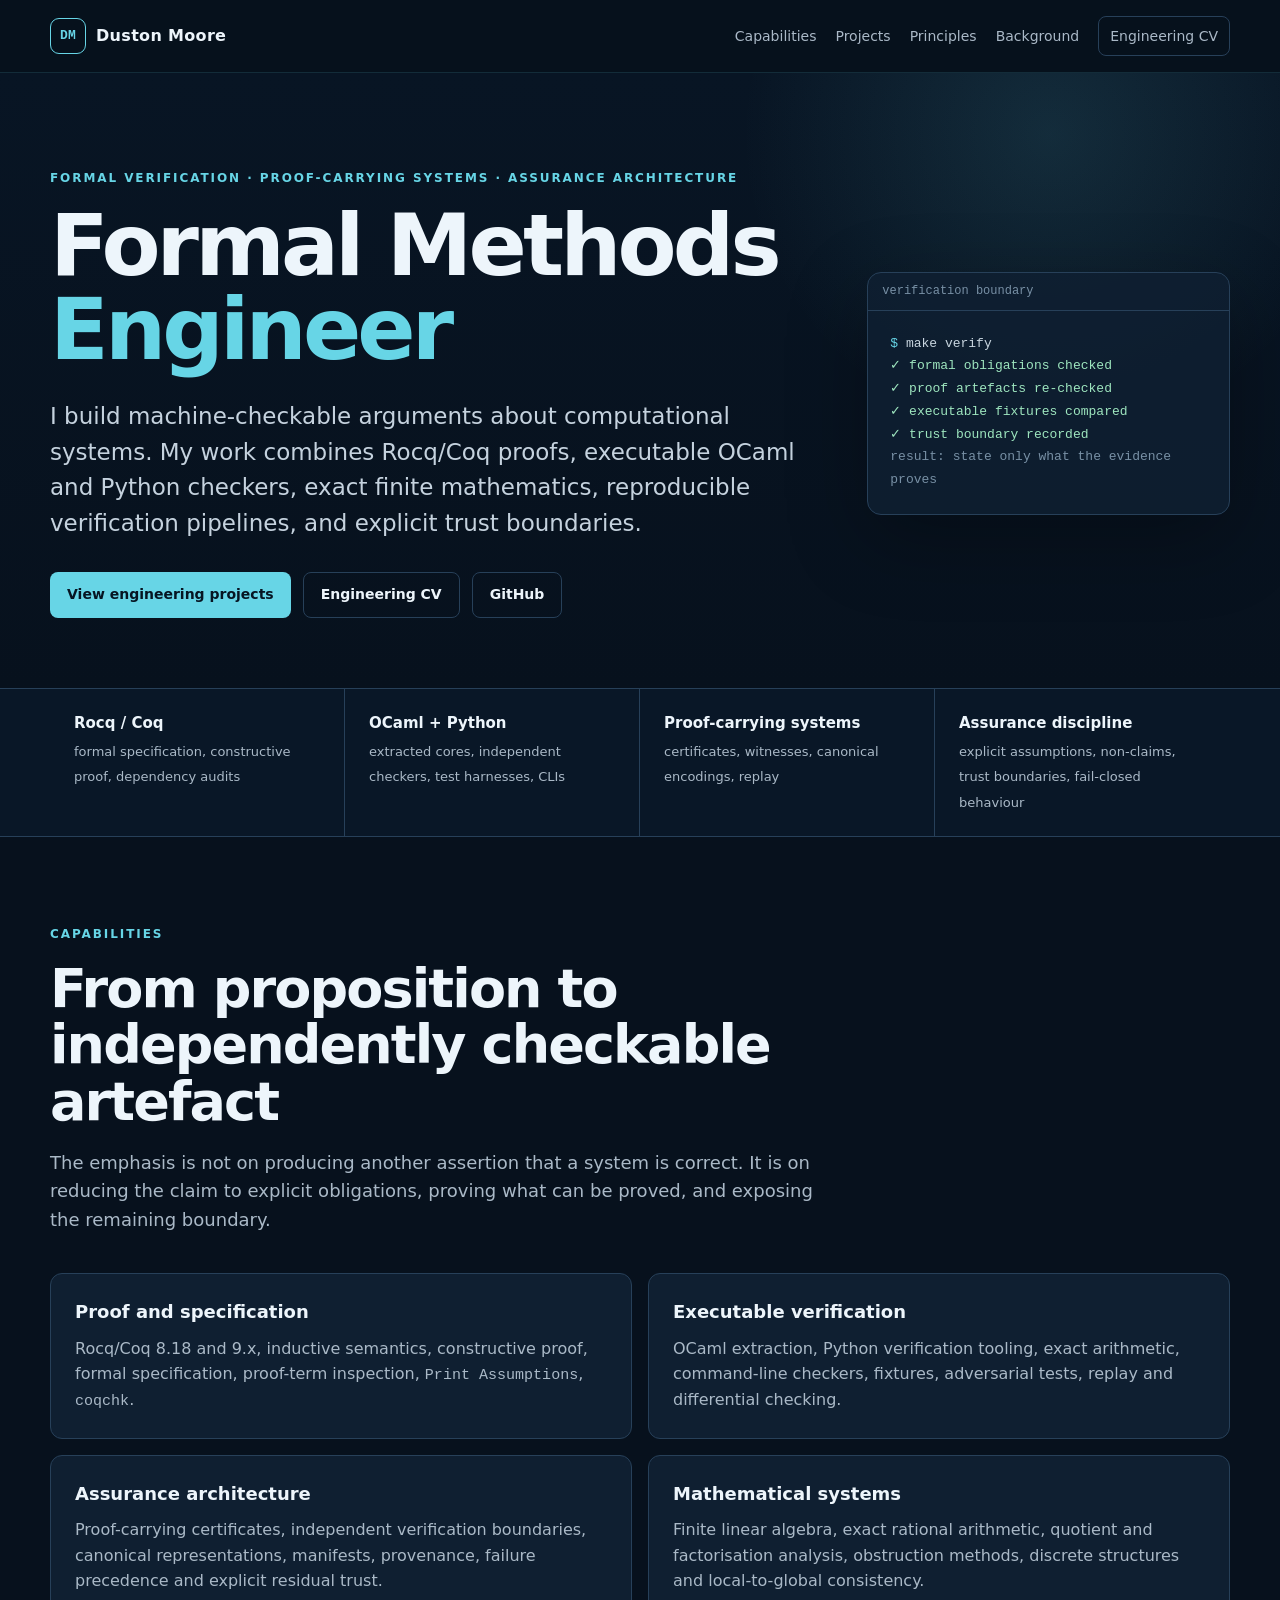
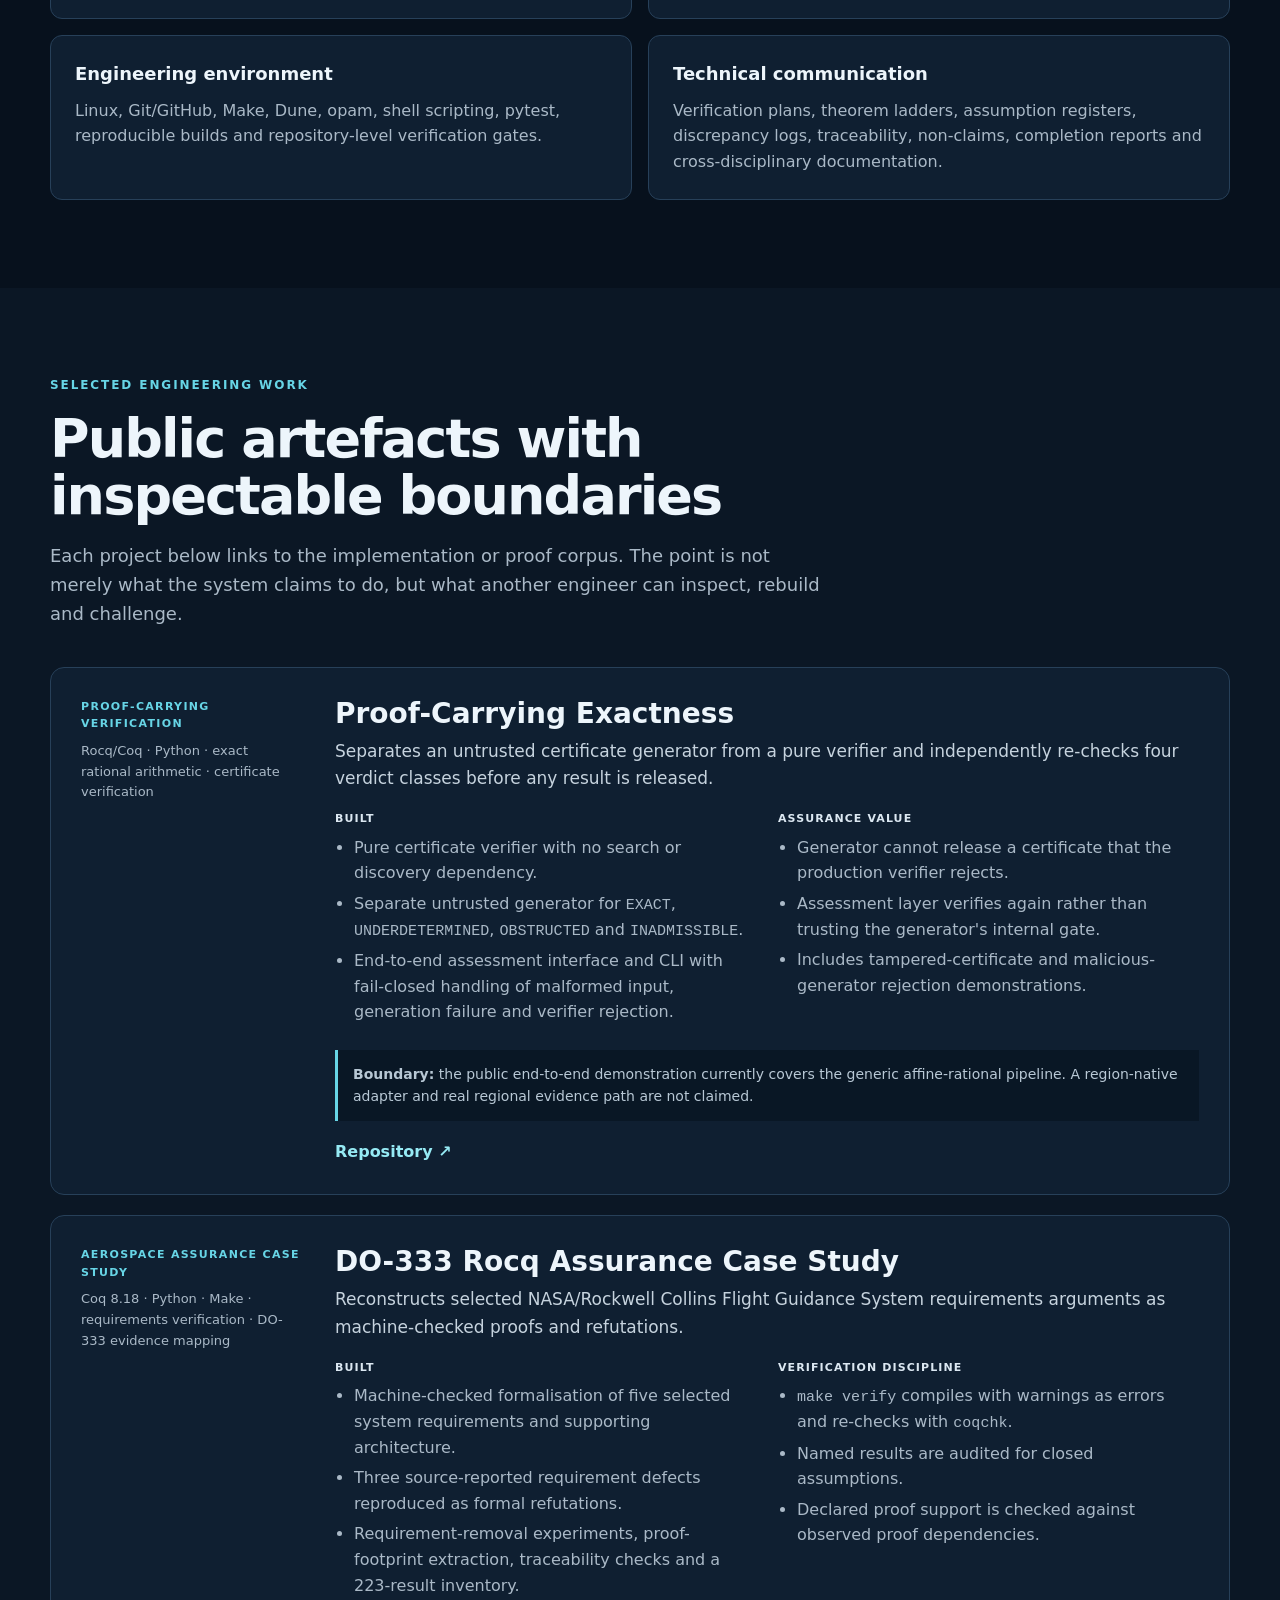
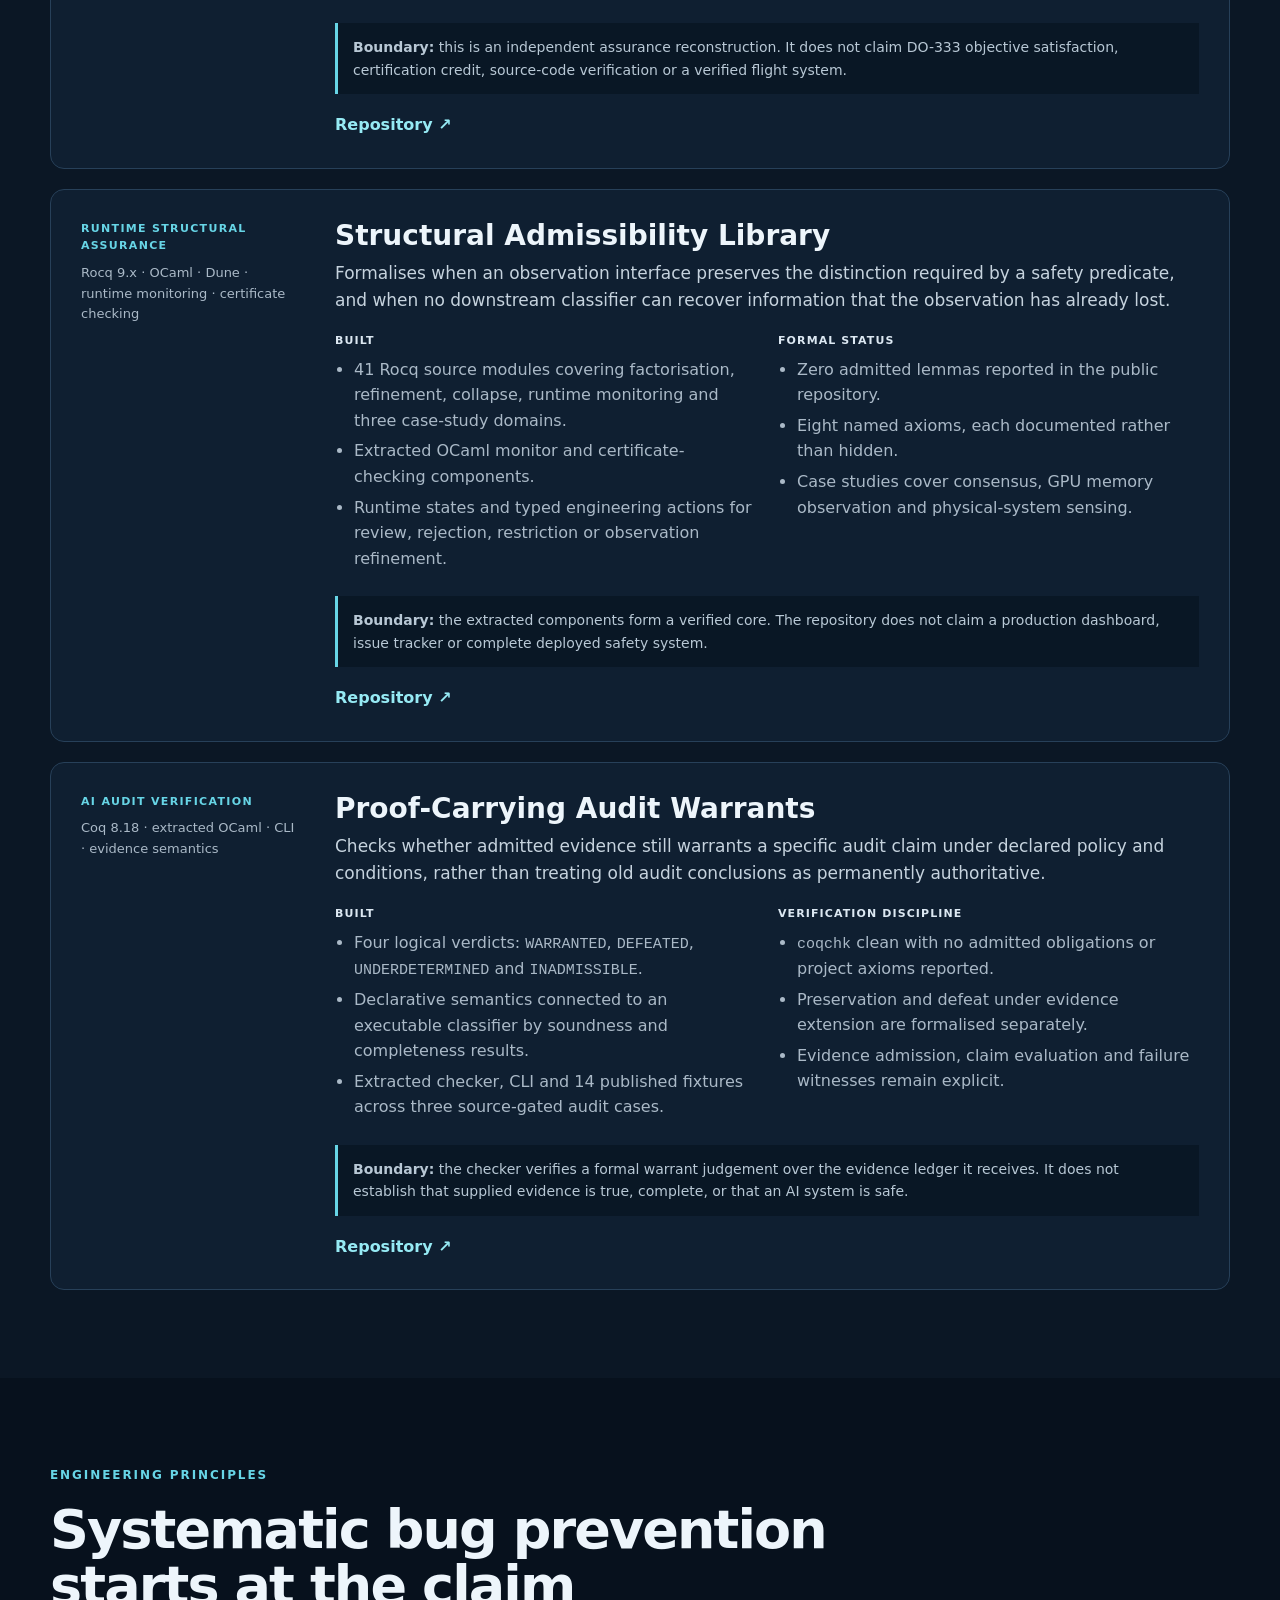
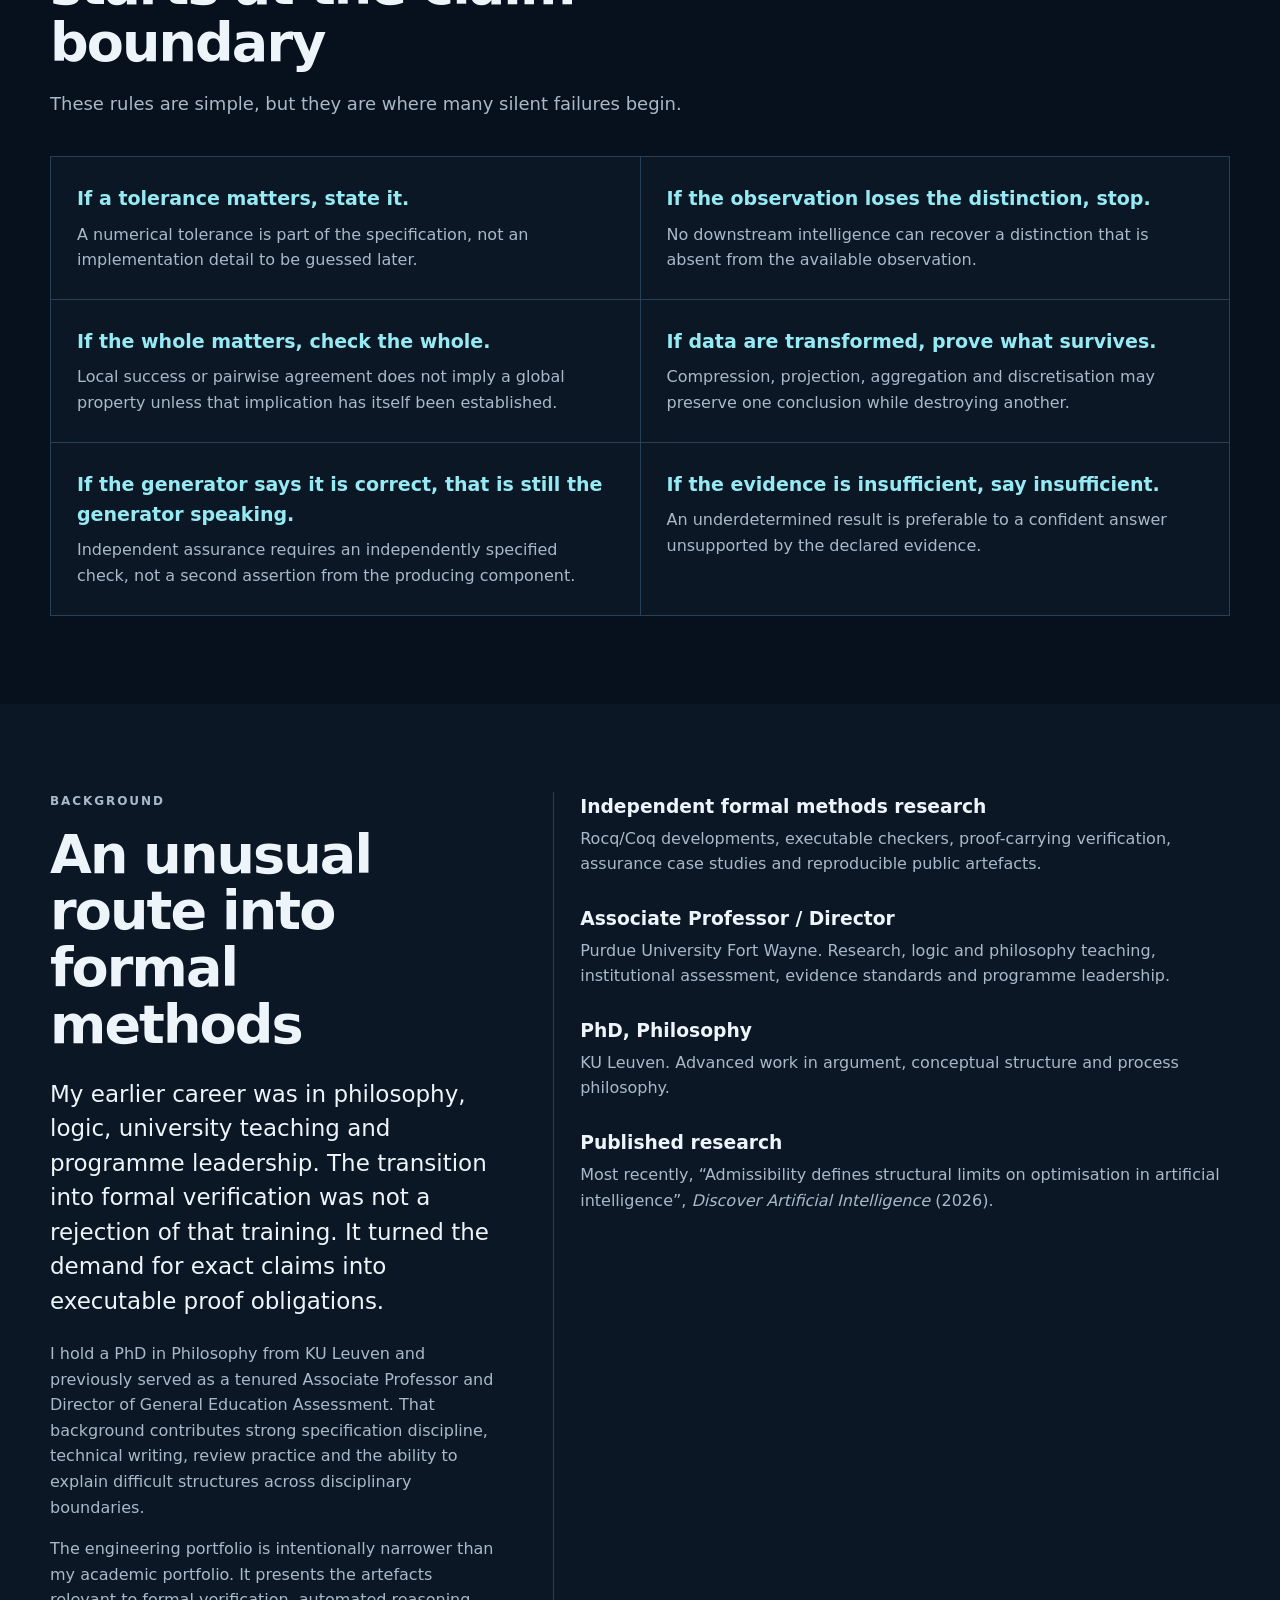
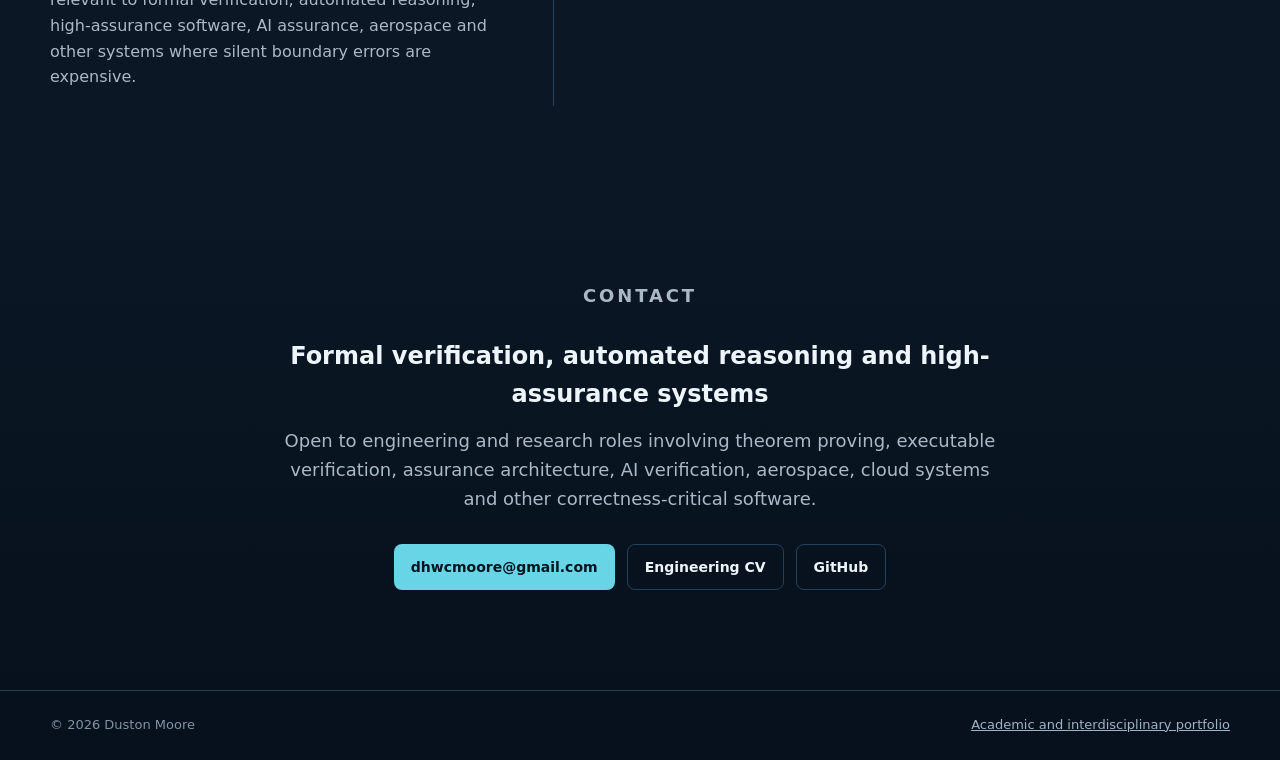
==== verification/index.html @ cd2936ea "Add industry formal methods portfolio" ====
<!doctype html>
<html lang="en">
<head>
  <meta charset="utf-8">
  <meta name="viewport" content="width=device-width, initial-scale=1">
  <title>Duston Moore | Formal Methods Engineer</title>
  <meta name="description" content="Formal methods engineering portfolio of Duston Moore: Rocq/Coq, OCaml, Python, machine-checked proof, proof-carrying systems, executable verification, and explicit assurance boundaries.">
  <meta name="theme-color" content="#07111d">
  <meta property="og:title" content="Duston Moore | Formal Methods Engineer">
  <meta property="og:description" content="Machine-checked verification, proof-carrying systems, executable checkers, and high-assurance software architecture.">
  <meta property="og:type" content="website">
  <link rel="stylesheet" href="styles.css">
</head>
<body>
  <a class="skip-link" href="#main">Skip to content</a>

  <header class="site-header">
    <div class="wrap nav">
      <a class="brand" href="#top" aria-label="Duston Moore formal methods portfolio">
        <span class="brand-mark">DM</span>
        <span>Duston Moore</span>
      </a>
      <nav aria-label="Primary navigation">
        <a href="#capabilities">Capabilities</a>
        <a href="#projects">Projects</a>
        <a href="#principles">Principles</a>
        <a href="#background">Background</a>
        <a href="resume.html" class="nav-cta">Engineering CV</a>
      </nav>
    </div>
  </header>

  <main id="main">
    <section class="hero" id="top">
      <div class="wrap hero-grid">
        <div>
          <p class="eyebrow">Formal verification · proof-carrying systems · assurance architecture</p>
          <h1>Formal Methods <span>Engineer</span></h1>
          <p class="lead">I build machine-checkable arguments about computational systems. My work combines Rocq/Coq proofs, executable OCaml and Python checkers, exact finite mathematics, reproducible verification pipelines, and explicit trust boundaries.</p>
          <div class="actions">
            <a class="button primary" href="#projects">View engineering projects</a>
            <a class="button secondary" href="resume.html">Engineering CV</a>
            <a class="button secondary" href="https://github.com/dhwcmoore">GitHub</a>
          </div>
        </div>

        <aside class="terminal-card" aria-label="Verification workflow example">
          <div class="terminal-top">verification boundary</div>
          <div class="terminal-body">
            <div><span class="prompt">$</span> make verify</div>
            <div class="ok">✓ formal obligations checked</div>
            <div class="ok">✓ proof artefacts re-checked</div>
            <div class="ok">✓ executable fixtures compared</div>
            <div class="ok">✓ trust boundary recorded</div>
            <div class="dim">result: state only what the evidence proves</div>
          </div>
        </aside>
      </div>
    </section>

    <section class="evidence-strip" aria-label="Technical focus">
      <div class="wrap evidence-grid">
        <div><strong>Rocq / Coq</strong><span>formal specification, constructive proof, dependency audits</span></div>
        <div><strong>OCaml + Python</strong><span>extracted cores, independent checkers, test harnesses, CLIs</span></div>
        <div><strong>Proof-carrying systems</strong><span>certificates, witnesses, canonical encodings, replay</span></div>
        <div><strong>Assurance discipline</strong><span>explicit assumptions, non-claims, trust boundaries, fail-closed behaviour</span></div>
      </div>
    </section>

    <section class="section" id="capabilities">
      <div class="wrap">
        <div class="section-head">
          <p class="eyebrow">Capabilities</p>
          <h2>From proposition to independently checkable artefact</h2>
          <p>The emphasis is not on producing another assertion that a system is correct. It is on reducing the claim to explicit obligations, proving what can be proved, and exposing the remaining boundary.</p>
        </div>
        <div class="skills-grid">
          <article class="skill-card">
            <h3>Proof and specification</h3>
            <p>Rocq/Coq 8.18 and 9.x, inductive semantics, constructive proof, formal specification, proof-term inspection, <code>Print Assumptions</code>, <code>coqchk</code>.</p>
          </article>
          <article class="skill-card">
            <h3>Executable verification</h3>
            <p>OCaml extraction, Python verification tooling, exact arithmetic, command-line checkers, fixtures, adversarial tests, replay and differential checking.</p>
          </article>
          <article class="skill-card">
            <h3>Assurance architecture</h3>
            <p>Proof-carrying certificates, independent verification boundaries, canonical representations, manifests, provenance, failure precedence and explicit residual trust.</p>
          </article>
          <article class="skill-card">
            <h3>Mathematical systems</h3>
            <p>Finite linear algebra, exact rational arithmetic, quotient and factorisation analysis, obstruction methods, discrete structures and local-to-global consistency.</p>
          </article>
          <article class="skill-card">
            <h3>Engineering environment</h3>
            <p>Linux, Git/GitHub, Make, Dune, opam, shell scripting, pytest, reproducible builds and repository-level verification gates.</p>
          </article>
          <article class="skill-card">
            <h3>Technical communication</h3>
            <p>Verification plans, theorem ladders, assumption registers, discrepancy logs, traceability, non-claims, completion reports and cross-disciplinary documentation.</p>
          </article>
        </div>
      </div>
    </section>

    <section class="section alt" id="projects">
      <div class="wrap">
        <div class="section-head">
          <p class="eyebrow">Selected engineering work</p>
          <h2>Public artefacts with inspectable boundaries</h2>
          <p>Each project below links to the implementation or proof corpus. The point is not merely what the system claims to do, but what another engineer can inspect, rebuild and challenge.</p>
        </div>

        <div class="project-list">
          <article class="project">
            <div class="project-meta">
              <strong>Proof-carrying verification</strong>
              Rocq/Coq · Python · exact rational arithmetic · certificate verification
            </div>
            <div>
              <h3>Proof-Carrying Exactness</h3>
              <p class="problem">Separates an untrusted certificate generator from a pure verifier and independently re-checks four verdict classes before any result is released.</p>
              <div class="project-columns">
                <div>
                  <h4>Built</h4>
                  <ul>
                    <li>Pure certificate verifier with no search or discovery dependency.</li>
                    <li>Separate untrusted generator for <code>EXACT</code>, <code>UNDERDETERMINED</code>, <code>OBSTRUCTED</code> and <code>INADMISSIBLE</code>.</li>
                    <li>End-to-end assessment interface and CLI with fail-closed handling of malformed input, generation failure and verifier rejection.</li>
                  </ul>
                </div>
                <div>
                  <h4>Assurance value</h4>
                  <ul>
                    <li>Generator cannot release a certificate that the production verifier rejects.</li>
                    <li>Assessment layer verifies again rather than trusting the generator's internal gate.</li>
                    <li>Includes tampered-certificate and malicious-generator rejection demonstrations.</li>
                  </ul>
                </div>
              </div>
              <p class="boundary"><strong>Boundary:</strong> the public end-to-end demonstration currently covers the generic affine-rational pipeline. A region-native adapter and real regional evidence path are not claimed.</p>
              <div class="project-links">
                <a href="https://github.com/dhwcmoore/proof-carrying-exactness">Repository ↗</a>
              </div>
            </div>
          </article>

          <article class="project">
            <div class="project-meta">
              <strong>Aerospace assurance case study</strong>
              Coq 8.18 · Python · Make · requirements verification · DO-333 evidence mapping
            </div>
            <div>
              <h3>DO-333 Rocq Assurance Case Study</h3>
              <p class="problem">Reconstructs selected NASA/Rockwell Collins Flight Guidance System requirements arguments as machine-checked proofs and refutations.</p>
              <div class="project-columns">
                <div>
                  <h4>Built</h4>
                  <ul>
                    <li>Machine-checked formalisation of five selected system requirements and supporting architecture.</li>
                    <li>Three source-reported requirement defects reproduced as formal refutations.</li>
                    <li>Requirement-removal experiments, proof-footprint extraction, traceability checks and a 223-result inventory.</li>
                  </ul>
                </div>
                <div>
                  <h4>Verification discipline</h4>
                  <ul>
                    <li><code>make verify</code> compiles with warnings as errors and re-checks with <code>coqchk</code>.</li>
                    <li>Named results are audited for closed assumptions.</li>
                    <li>Declared proof support is checked against observed proof dependencies.</li>
                  </ul>
                </div>
              </div>
              <p class="boundary"><strong>Boundary:</strong> this is an independent assurance reconstruction. It does not claim DO-333 objective satisfaction, certification credit, source-code verification or a verified flight system.</p>
              <div class="project-links">
                <a href="https://github.com/dhwcmoore/do333-rocq-assurance-case-study">Repository ↗</a>
              </div>
            </div>
          </article>

          <article class="project">
            <div class="project-meta">
              <strong>Runtime structural assurance</strong>
              Rocq 9.x · OCaml · Dune · runtime monitoring · certificate checking
            </div>
            <div>
              <h3>Structural Admissibility Library</h3>
              <p class="problem">Formalises when an observation interface preserves the distinction required by a safety predicate, and when no downstream classifier can recover information that the observation has already lost.</p>
              <div class="project-columns">
                <div>
                  <h4>Built</h4>
                  <ul>
                    <li>41 Rocq source modules covering factorisation, refinement, collapse, runtime monitoring and three case-study domains.</li>
                    <li>Extracted OCaml monitor and certificate-checking components.</li>
                    <li>Runtime states and typed engineering actions for review, rejection, restriction or observation refinement.</li>
                  </ul>
                </div>
                <div>
                  <h4>Formal status</h4>
                  <ul>
                    <li>Zero admitted lemmas reported in the public repository.</li>
                    <li>Eight named axioms, each documented rather than hidden.</li>
                    <li>Case studies cover consensus, GPU memory observation and physical-system sensing.</li>
                  </ul>
                </div>
              </div>
              <p class="boundary"><strong>Boundary:</strong> the extracted components form a verified core. The repository does not claim a production dashboard, issue tracker or complete deployed safety system.</p>
              <div class="project-links">
                <a href="https://github.com/dhwcmoore/structural-admissibility">Repository ↗</a>
              </div>
            </div>
          </article>

          <article class="project">
            <div class="project-meta">
              <strong>AI audit verification</strong>
              Coq 8.18 · extracted OCaml · CLI · evidence semantics
            </div>
            <div>
              <h3>Proof-Carrying Audit Warrants</h3>
              <p class="problem">Checks whether admitted evidence still warrants a specific audit claim under declared policy and conditions, rather than treating old audit conclusions as permanently authoritative.</p>
              <div class="project-columns">
                <div>
                  <h4>Built</h4>
                  <ul>
                    <li>Four logical verdicts: <code>WARRANTED</code>, <code>DEFEATED</code>, <code>UNDERDETERMINED</code> and <code>INADMISSIBLE</code>.</li>
                    <li>Declarative semantics connected to an executable classifier by soundness and completeness results.</li>
                    <li>Extracted checker, CLI and 14 published fixtures across three source-gated audit cases.</li>
                  </ul>
                </div>
                <div>
                  <h4>Verification discipline</h4>
                  <ul>
                    <li><code>coqchk</code> clean with no admitted obligations or project axioms reported.</li>
                    <li>Preservation and defeat under evidence extension are formalised separately.</li>
                    <li>Evidence admission, claim evaluation and failure witnesses remain explicit.</li>
                  </ul>
                </div>
              </div>
              <p class="boundary"><strong>Boundary:</strong> the checker verifies a formal warrant judgement over the evidence ledger it receives. It does not establish that supplied evidence is true, complete, or that an AI system is safe.</p>
              <div class="project-links">
                <a href="https://github.com/dhwcmoore/proof-carrying-audit-warrants">Repository ↗</a>
              </div>
            </div>
          </article>
        </div>
      </div>
    </section>

    <section class="section" id="principles">
      <div class="wrap">
        <div class="section-head">
          <p class="eyebrow">Engineering principles</p>
          <h2>Systematic bug prevention starts at the claim boundary</h2>
          <p>These rules are simple, but they are where many silent failures begin.</p>
        </div>
        <div class="principles">
          <div class="principle"><strong>If a tolerance matters, state it.</strong><span>A numerical tolerance is part of the specification, not an implementation detail to be guessed later.</span></div>
          <div class="principle"><strong>If the observation loses the distinction, stop.</strong><span>No downstream intelligence can recover a distinction that is absent from the available observation.</span></div>
          <div class="principle"><strong>If the whole matters, check the whole.</strong><span>Local success or pairwise agreement does not imply a global property unless that implication has itself been established.</span></div>
          <div class="principle"><strong>If data are transformed, prove what survives.</strong><span>Compression, projection, aggregation and discretisation may preserve one conclusion while destroying another.</span></div>
          <div class="principle"><strong>If the generator says it is correct, that is still the generator speaking.</strong><span>Independent assurance requires an independently specified check, not a second assertion from the producing component.</span></div>
          <div class="principle"><strong>If the evidence is insufficient, say insufficient.</strong><span>An underdetermined result is preferable to a confident answer unsupported by the declared evidence.</span></div>
        </div>
      </div>
    </section>

    <section class="section alt" id="background">
      <div class="wrap background-grid">
        <div>
          <p class="eyebrow">Background</p>
          <h2>An unusual route into formal methods</h2>
          <p class="statement">My earlier career was in philosophy, logic, university teaching and programme leadership. The transition into formal verification was not a rejection of that training. It turned the demand for exact claims into executable proof obligations.</p>
          <p>I hold a PhD in Philosophy from KU Leuven and previously served as a tenured Associate Professor and Director of General Education Assessment. That background contributes strong specification discipline, technical writing, review practice and the ability to explain difficult structures across disciplinary boundaries.</p>
          <p>The engineering portfolio is intentionally narrower than my academic portfolio. It presents the artefacts relevant to formal verification, automated reasoning, high-assurance software, AI assurance, aerospace and other systems where silent boundary errors are expensive.</p>
        </div>
        <div class="timeline">
          <div class="timeline-item">
            <h3>Independent formal methods research</h3>
            <p>Rocq/Coq developments, executable checkers, proof-carrying verification, assurance case studies and reproducible public artefacts.</p>
          </div>
          <div class="timeline-item">
            <h3>Associate Professor / Director</h3>
            <p>Purdue University Fort Wayne. Research, logic and philosophy teaching, institutional assessment, evidence standards and programme leadership.</p>
          </div>
          <div class="timeline-item">
            <h3>PhD, Philosophy</h3>
            <p>KU Leuven. Advanced work in argument, conceptual structure and process philosophy.</p>
          </div>
          <div class="timeline-item">
            <h3>Published research</h3>
            <p>Most recently, “Admissibility defines structural limits on optimisation in artificial intelligence”, <em>Discover Artificial Intelligence</em> (2026).</p>
          </div>
        </div>
      </div>
    </section>

    <section class="contact" id="contact">
      <div class="wrap">
        <p class="eyebrow">Contact</p>
        <h2>Formal verification, automated reasoning and high-assurance systems</h2>
        <p>Open to engineering and research roles involving theorem proving, executable verification, assurance architecture, AI verification, aerospace, cloud systems and other correctness-critical software.</p>
        <div class="actions" style="justify-content:center">
          <a class="button primary" href="mailto:dhwcmoore@gmail.com">dhwcmoore@gmail.com</a>
          <a class="button secondary" href="resume.html">Engineering CV</a>
          <a class="button secondary" href="https://github.com/dhwcmoore">GitHub</a>
        </div>
      </div>
    </section>
  </main>

  <footer class="footer">
    <div class="wrap footer-inner">
      <span>© 2026 Duston Moore</span>
      <span><a href="../index.html">Academic and interdisciplinary portfolio</a></span>
    </div>
  </footer>
</body>
</html>
---- verification/styles.css ----
:root {
  --bg: #07111d;
  --bg-soft: #0b1725;
  --panel: #0f1f31;
  --panel-2: #12263a;
  --text: #edf5fb;
  --muted: #aab9c7;
  --line: #274059;
  --accent: #67d5e6;
  --accent-strong: #96eaf4;
  --success: #9ee6bf;
  --paper: #f6f9fc;
  --paper-ink: #17212b;
  --paper-muted: #536170;
  --paper-line: #cbd6e0;
  --max: 1180px;
}

* { box-sizing: border-box; }
html { scroll-behaviour: smooth; }
body {
  margin: 0;
  background: var(--bg);
  color: var(--text);
  font-family: Inter, ui-sans-serif, system-ui, -apple-system, BlinkMacSystemFont, "Segoe UI", sans-serif;
  line-height: 1.6;
}
a { color: inherit; }
code {
  font-family: "SFMono-Regular", Consolas, "Liberation Mono", monospace;
  font-size: .94em;
}
.wrap {
  width: min(var(--max), calc(100% - 40px));
  margin: 0 auto;
}
.skip-link {
  position: absolute;
  left: -999px;
  top: 8px;
  background: #fff;
  color: #000;
  padding: 8px 12px;
  z-index: 50;
}
.skip-link:focus { left: 8px; }

.site-header {
  position: sticky;
  top: 0;
  z-index: 20;
  background: rgba(7,17,29,.94);
  border-bottom: 1px solid rgba(103,213,230,.14);
  backdrop-filter: blur(14px);
}
.nav {
  min-height: 72px;
  display: flex;
  align-items: center;
  justify-content: space-between;
  gap: 24px;
}
.brand {
  display: flex;
  align-items: center;
  gap: 10px;
  text-decoration: none;
  font-weight: 750;
  letter-spacing: .02em;
}
.brand-mark {
  display: grid;
  place-items: center;
  width: 36px;
  height: 36px;
  border: 1px solid var(--accent);
  border-radius: 9px;
  color: var(--accent);
  font-family: "SFMono-Regular", Consolas, monospace;
  font-size: 13px;
}
nav {
  display: flex;
  flex-wrap: wrap;
  align-items: center;
  justify-content: flex-end;
  gap: 19px;
}
nav a {
  text-decoration: none;
  color: var(--muted);
  font-size: 14px;
}
nav a:hover, nav a:focus { color: var(--accent-strong); }
.nav-cta {
  border: 1px solid var(--line);
  border-radius: 8px;
  padding: 8px 11px;
}

.hero {
  padding: 96px 0 70px;
  background:
    radial-gradient(circle at 82% 10%, rgba(103,213,230,.12), transparent 26%),
    linear-gradient(180deg, #081524 0%, var(--bg) 100%);
}
.hero-grid {
  display: grid;
  grid-template-columns: 1.35fr .65fr;
  gap: 64px;
  align-items: center;
}
.eyebrow {
  margin: 0 0 16px;
  color: var(--accent);
  text-transform: uppercase;
  letter-spacing: .16em;
  font-weight: 800;
  font-size: 12px;
}
h1 {
  margin: 0;
  max-width: 860px;
  font-size: clamp(48px, 7vw, 86px);
  line-height: .97;
  letter-spacing: -.045em;
}
.hero h1 span { color: var(--accent); }
.lead {
  max-width: 800px;
  margin: 28px 0 0;
  color: #c5d2de;
  font-size: clamp(18px, 2.1vw, 23px);
  line-height: 1.55;
}
.actions {
  display: flex;
  flex-wrap: wrap;
  gap: 12px;
  margin-top: 30px;
}
.button {
  display: inline-flex;
  align-items: center;
  justify-content: center;
  min-height: 46px;
  padding: 0 17px;
  border-radius: 8px;
  text-decoration: none;
  font-weight: 760;
  font-size: 14px;
}
.button.primary {
  background: var(--accent);
  color: #061522;
}
.button.secondary {
  border: 1px solid var(--line);
  color: var(--text);
}
.button:hover, .button:focus { transform: translateY(-1px); }

.terminal-card {
  border: 1px solid var(--line);
  border-radius: 14px;
  background: rgba(15,31,49,.86);
  box-shadow: 0 24px 80px rgba(0,0,0,.28);
  overflow: hidden;
}
.terminal-top {
  padding: 10px 14px;
  border-bottom: 1px solid var(--line);
  color: #7890a5;
  font: 12px/1.4 "SFMono-Regular", Consolas, monospace;
}
.terminal-body {
  padding: 22px;
  font: 13px/1.75 "SFMono-Regular", Consolas, monospace;
  color: #c8d5df;
}
.terminal-body .prompt { color: var(--accent); }
.terminal-body .ok { color: var(--success); }
.terminal-body .dim { color: #7890a5; }

.evidence-strip {
  border-top: 1px solid var(--line);
  border-bottom: 1px solid var(--line);
  background: #091727;
}
.evidence-grid {
  display: grid;
  grid-template-columns: repeat(4, 1fr);
}
.evidence-grid div {
  padding: 22px 24px;
  border-right: 1px solid var(--line);
}
.evidence-grid div:last-child { border-right: 0; }
.evidence-grid strong {
  display: block;
  margin-bottom: 3px;
  color: var(--text);
  font-size: 15px;
}
.evidence-grid span {
  color: var(--muted);
  font-size: 13px;
}

.section { padding: 88px 0; }
.section.alt { background: var(--bg-soft); }
.section-head {
  max-width: 780px;
  margin-bottom: 38px;
}
.section h2 {
  margin: 0 0 14px;
  font-size: clamp(34px, 4.5vw, 54px);
  line-height: 1.05;
  letter-spacing: -.035em;
}
.section-head p:last-child {
  color: var(--muted);
  font-size: 18px;
}

.skills-grid {
  display: grid;
  grid-template-columns: repeat(2, 1fr);
  gap: 16px;
}
.skill-card {
  border: 1px solid var(--line);
  border-radius: 12px;
  padding: 24px;
  background: var(--panel);
}
.skill-card h3 {
  margin: 0 0 9px;
  font-size: 18px;
}
.skill-card p {
  margin: 0;
  color: var(--muted);
}

.project-list {
  display: grid;
  gap: 20px;
}
.project {
  display: grid;
  grid-template-columns: 220px 1fr;
  gap: 34px;
  border: 1px solid var(--line);
  border-radius: 14px;
  padding: 30px;
  background: var(--panel);
}
.project-meta {
  color: var(--muted);
  font-size: 13px;
}
.project-meta strong {
  display: block;
  color: var(--accent);
  text-transform: uppercase;
  letter-spacing: .12em;
  font-size: 11px;
  margin-bottom: 8px;
}
.project h3 {
  margin: 0 0 8px;
  font-size: 28px;
  line-height: 1.15;
}
.project .problem {
  margin: 0 0 18px;
  color: #c6d3de;
  font-size: 17px;
}
.project-columns {
  display: grid;
  grid-template-columns: 1fr 1fr;
  gap: 22px;
}
.project h4 {
  margin: 0 0 7px;
  color: #dce8f2;
  text-transform: uppercase;
  letter-spacing: .1em;
  font-size: 11px;
}
.project ul {
  margin: 0;
  padding-left: 19px;
  color: var(--muted);
}
.project li { margin-bottom: 5px; }
.boundary {
  margin: 20px 0 0;
  padding: 13px 15px;
  background: #091725;
  border-left: 3px solid var(--accent);
  color: #b8c8d5;
  font-size: 14px;
}
.project-links {
  margin-top: 18px;
  display: flex;
  flex-wrap: wrap;
  gap: 14px;
}
.project-links a {
  color: var(--accent-strong);
  font-weight: 720;
  text-decoration: none;
}
.project-links a:hover { text-decoration: underline; }

.principles {
  display: grid;
  grid-template-columns: repeat(2, 1fr);
  gap: 1px;
  border: 1px solid var(--line);
  background: var(--line);
}
.principle {
  background: var(--bg-soft);
  padding: 26px;
}
.principle strong {
  display: block;
  color: var(--accent-strong);
  font-size: 19px;
  margin-bottom: 8px;
}
.principle span { color: var(--muted); }

.background-grid {
  display: grid;
  grid-template-columns: .8fr 1.2fr;
  gap: 52px;
}
.background-grid p { color: var(--muted); }
.background-grid .statement {
  color: var(--text);
  font-size: 23px;
  line-height: 1.5;
}
.timeline {
  border-left: 1px solid var(--line);
  padding-left: 26px;
}
.timeline-item { margin-bottom: 27px; }
.timeline-item h3 { margin: 0 0 4px; }
.timeline-item p { margin: 0; }

.contact {
  text-align: center;
  padding: 88px 0 100px;
  background: linear-gradient(180deg, var(--bg-soft), #07111d);
}
.contact h2 {
  margin: 0 auto 14px;
  max-width: 780px;
}
.contact p {
  max-width: 720px;
  margin: 0 auto 26px;
  color: var(--muted);
  font-size: 18px;
}
.footer {
  border-top: 1px solid var(--line);
  padding: 24px 0;
  color: #7f93a5;
  font-size: 13px;
}
.footer-inner {
  display: flex;
  justify-content: space-between;
  gap: 18px;
  flex-wrap: wrap;
}
.footer a { color: #9fb4c5; }

/* Resume */
.resume-body {
  background: #eaf0f5;
  color: var(--paper-ink);
}
.resume-toolbar {
  position: sticky;
  top: 0;
  z-index: 30;
  display: flex;
  justify-content: center;
  gap: 10px;
  padding: 11px 18px;
  background: #07111d;
}
.resume-toolbar a, .resume-toolbar button {
  border: 1px solid #36516c;
  border-radius: 7px;
  background: transparent;
  color: #fff;
  padding: 8px 12px;
  font: inherit;
  text-decoration: none;
  cursor: pointer;
}
.resume-toolbar .primary {
  background: var(--accent);
  border-color: var(--accent);
  color: #07111d;
  font-weight: 750;
}
.resume {
  width: min(930px, calc(100% - 30px));
  margin: 28px auto 48px;
  background: #fff;
  padding: 52px 58px 64px;
  box-shadow: 0 18px 60px rgba(18,34,51,.13);
}
.resume header {
  border-bottom: 3px solid #163b5a;
  padding-bottom: 22px;
  margin-bottom: 23px;
}
.resume h1 {
  color: #102b42;
  font-size: 34px;
  letter-spacing: -.02em;
}
.resume .role {
  margin: 4px 0 7px;
  color: #174a70;
  font-weight: 800;
  text-transform: uppercase;
  letter-spacing: .05em;
}
.resume .contact-line {
  margin: 0;
  color: var(--paper-muted);
  font-size: 14px;
}
.resume section { margin-top: 25px; }
.resume h2 {
  margin: 0 0 10px;
  padding-bottom: 5px;
  border-bottom: 1px solid #9fb2c2;
  color: #133e5f;
  font-size: 15px;
  text-transform: uppercase;
  letter-spacing: .08em;
}
.resume h3 {
  margin: 0 0 2px;
  color: #17212b;
  font-size: 16px;
}
.resume p { margin: 0 0 7px; }
.resume .meta {
  color: var(--paper-muted);
  font-style: italic;
  margin-bottom: 5px;
}
.resume ul {
  margin: 4px 0 0 20px;
  padding: 0;
}
.resume li { margin-bottom: 4px; }
.resume .skills-lines p { margin-bottom: 5px; }
.resume .job, .resume .resume-project { margin-bottom: 16px; }
.resume a { color: #14517d; }

@media (max-width: 900px) {
  .hero-grid, .background-grid { grid-template-columns: 1fr; }
  .hero-grid { gap: 38px; }
  .project { grid-template-columns: 1fr; gap: 16px; }
  .evidence-grid { grid-template-columns: repeat(2, 1fr); }
  .evidence-grid div:nth-child(2) { border-right: 0; }
  .evidence-grid div:nth-child(-n+2) { border-bottom: 1px solid var(--line); }
}

@media (max-width: 680px) {
  .wrap { width: min(100% - 26px, var(--max)); }
  .nav { align-items: flex-start; padding: 14px 0; }
  nav { gap: 10px 14px; }
  nav a:not(.nav-cta) { display: none; }
  .hero { padding-top: 62px; }
  h1 { font-size: clamp(44px, 16vw, 67px); }
  .skills-grid, .project-columns, .principles { grid-template-columns: 1fr; }
  .project { padding: 22px; }
  .evidence-grid { grid-template-columns: 1fr; }
  .evidence-grid div { border-right: 0; border-bottom: 1px solid var(--line); }
  .evidence-grid div:last-child { border-bottom: 0; }
  .resume { padding: 34px 25px; }
  .resume-toolbar { justify-content: flex-start; overflow-x: auto; }
}

@media print {
  .resume-body { background: #fff; font-size: 9.5pt; line-height: 1.23; }
  .resume-toolbar { display: none; }
  .resume { width: auto; margin: 0; padding: 0; box-shadow: none; }
  .resume header { padding-bottom: 9px; margin-bottom: 9px; }
  .resume h1 { font-size: 20pt; }
  .resume .role { font-size: 9.6pt; }
  .resume section { margin-top: 10px; }
  .resume h2 { font-size: 10.8pt; margin-bottom: 5px; padding-bottom: 3px; }
  .resume h3 { font-size: 10.7pt; }
  .resume .job, .resume .resume-project { margin-bottom: 6px; }
  .resume p { margin-bottom: 3px; }
  .resume ul { margin-top: 2px; }
  .resume li { margin-bottom: 0; }
  .resume a { color: inherit; text-decoration: none; }
  @page { size: Letter; margin: .38in .5in; }
}
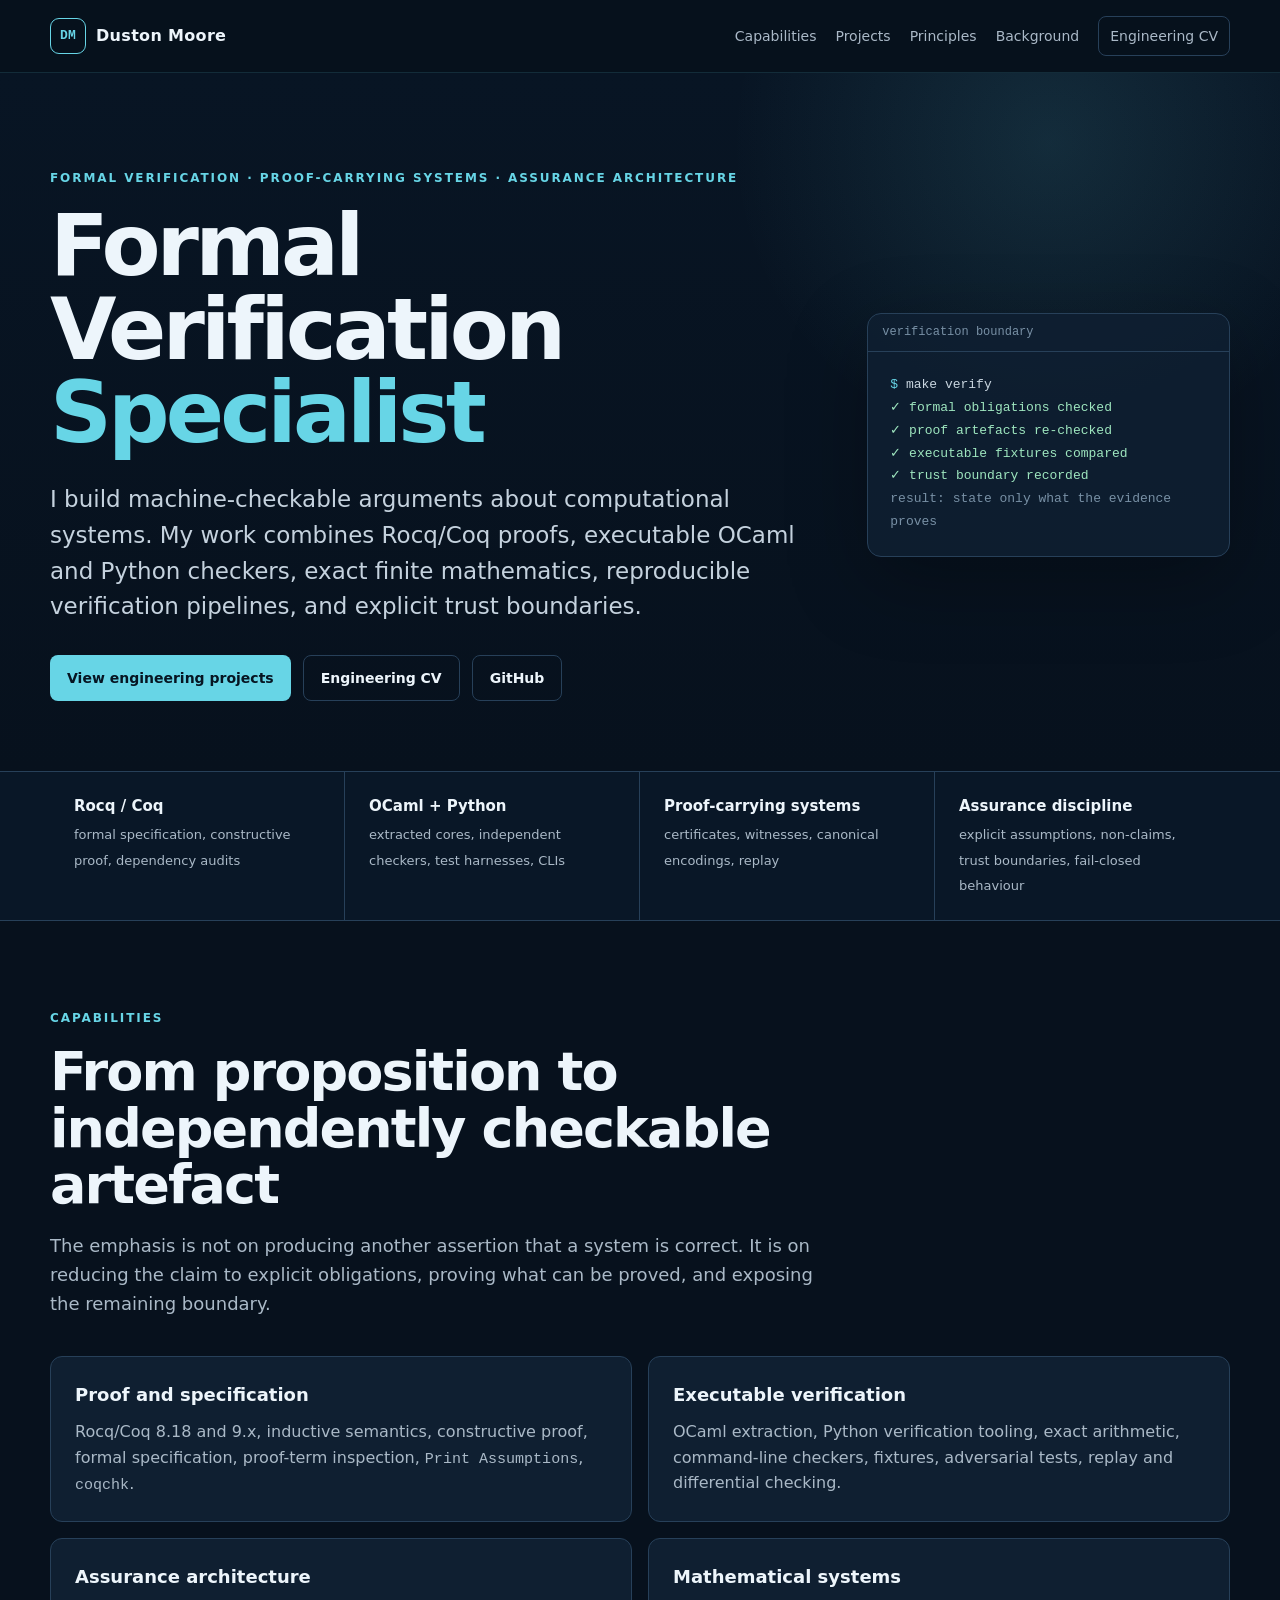
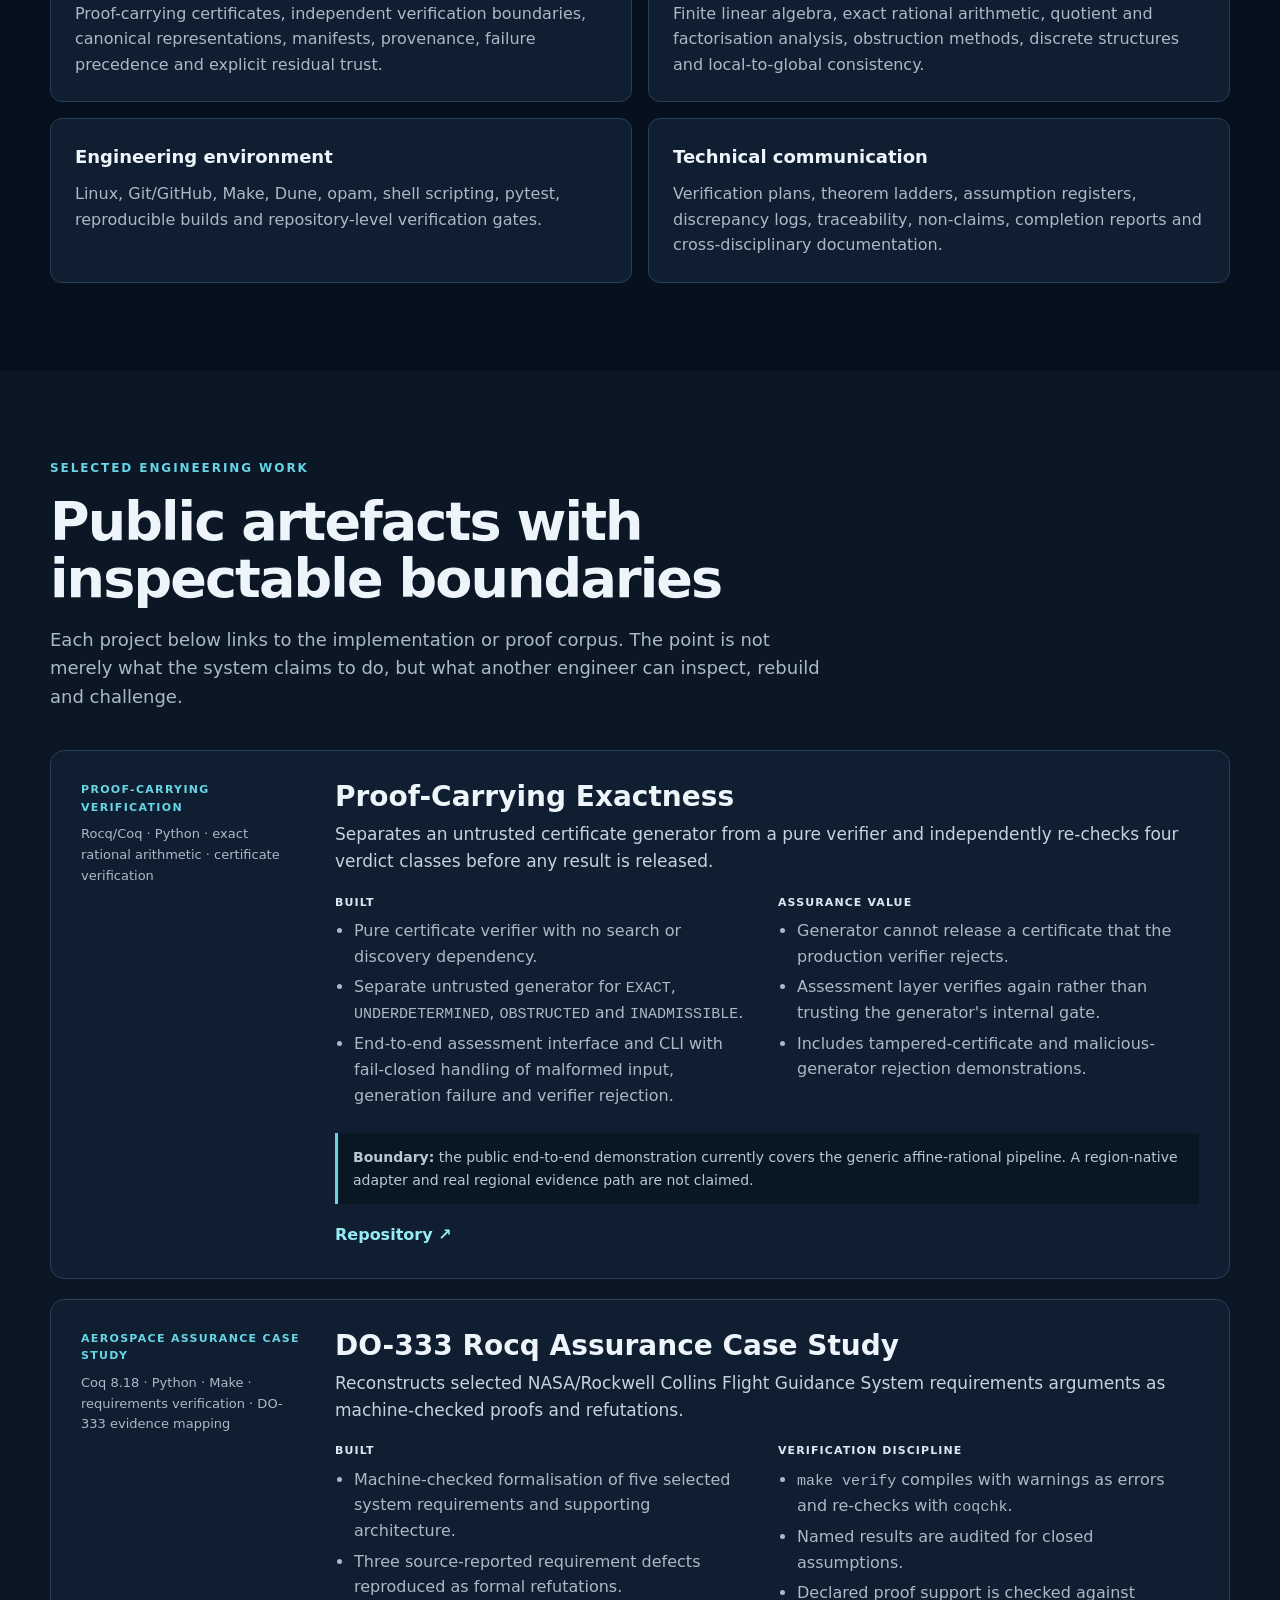
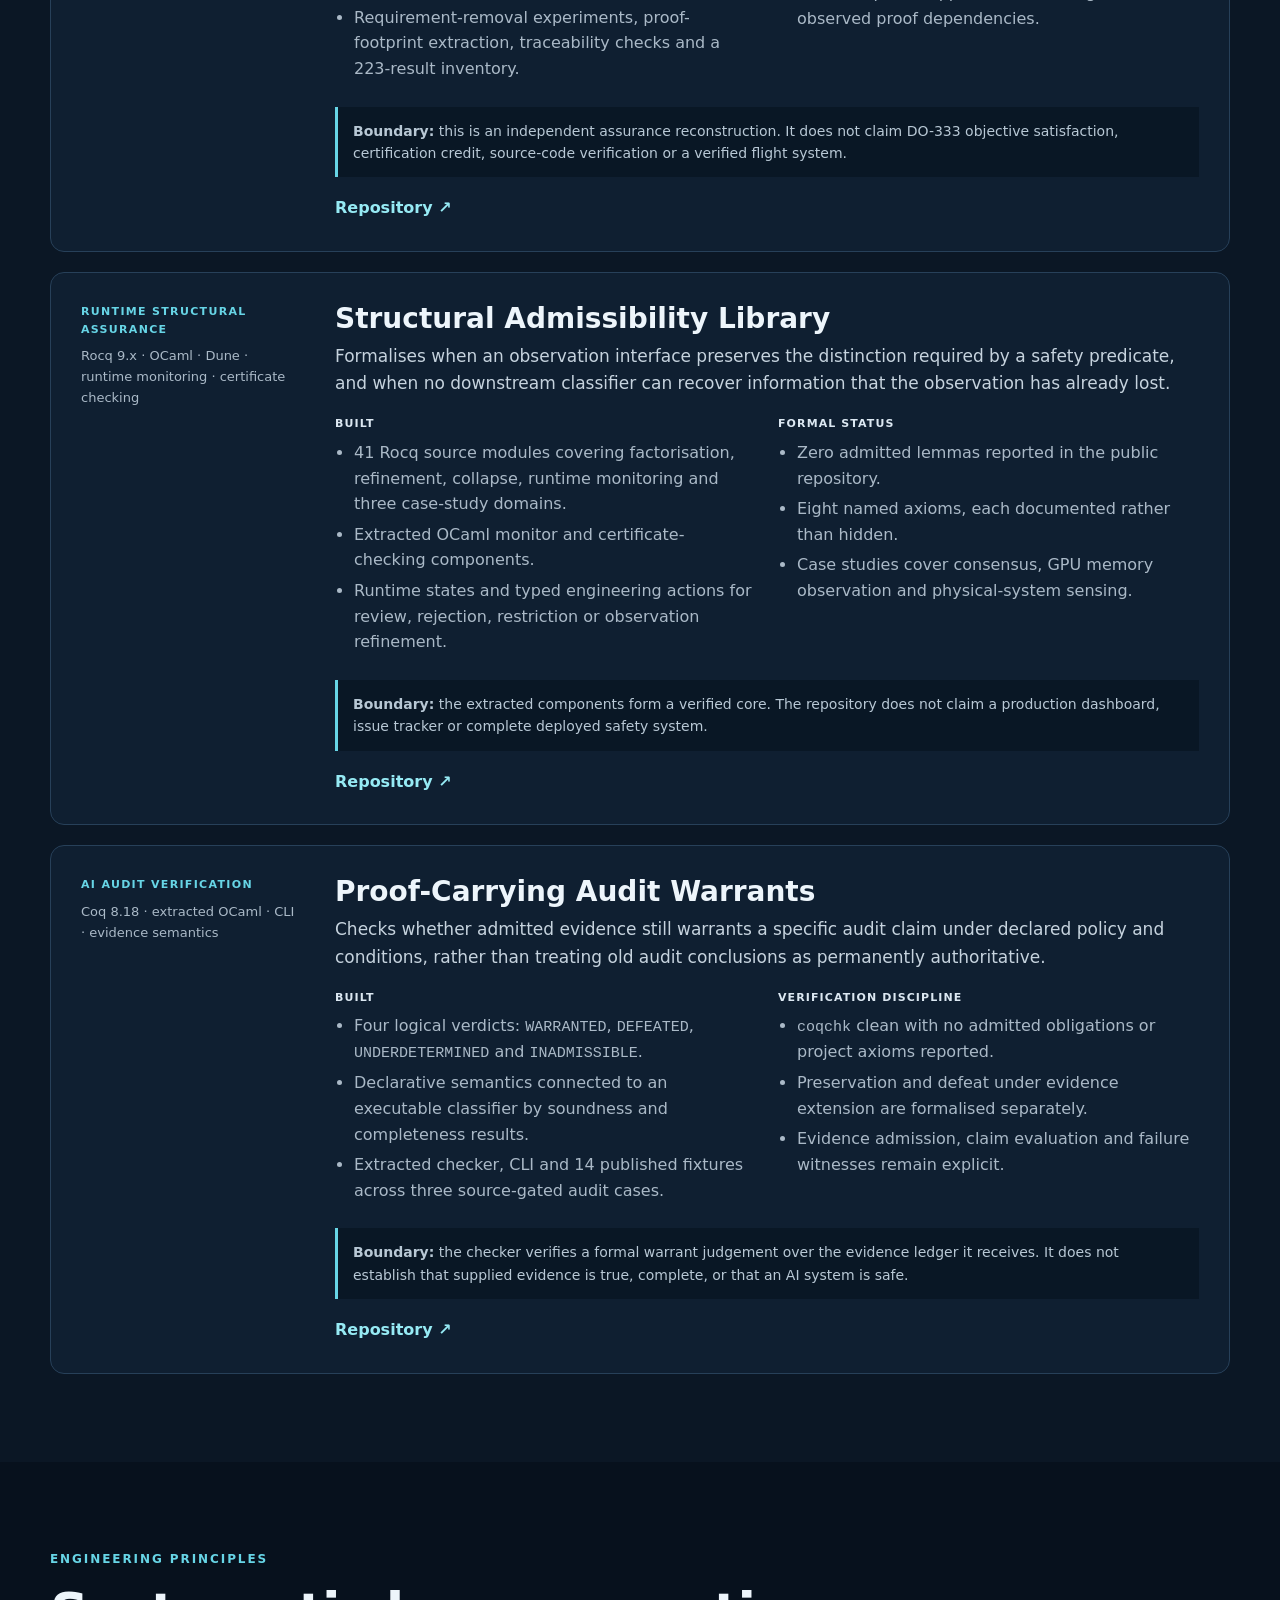
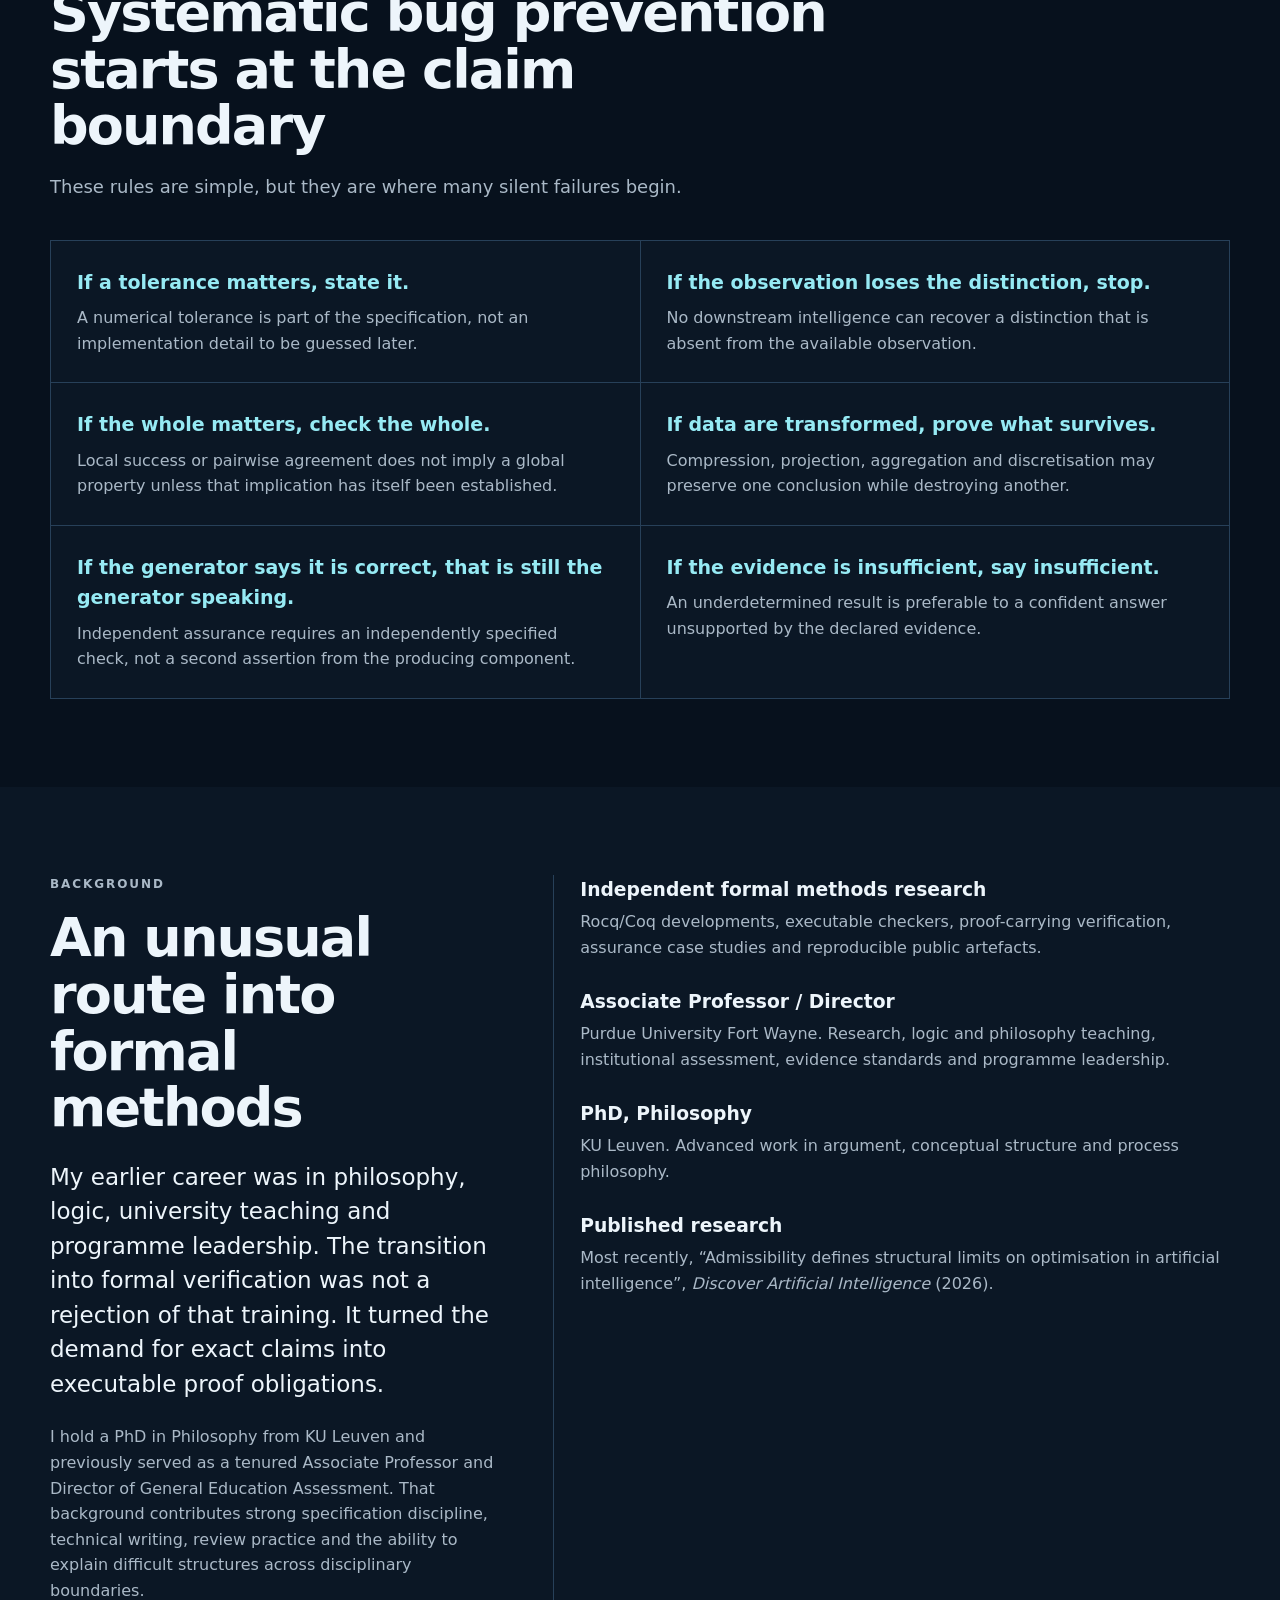
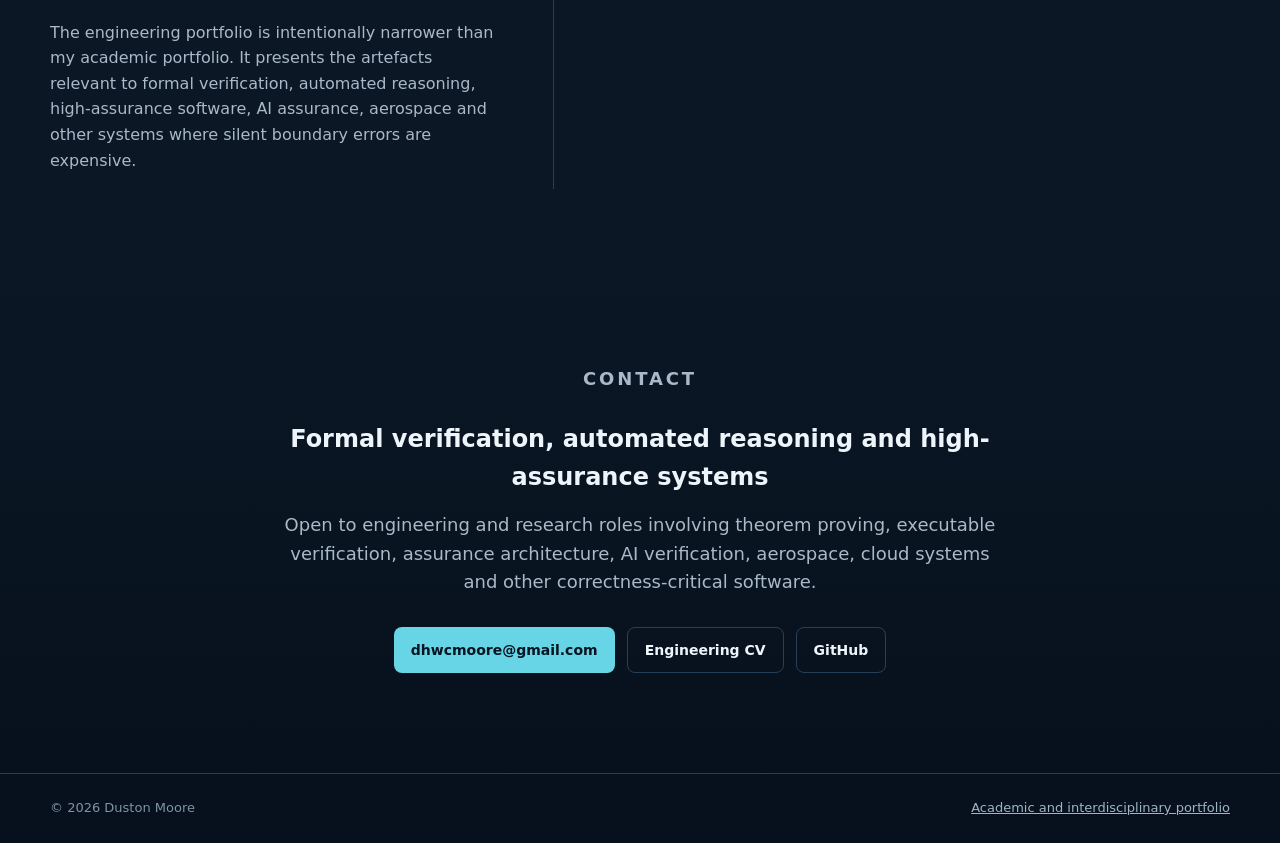
==== commit 570730c4: "Replace engineer title with formal verification specialist" ====
--- a/verification/index.html
+++ b/verification/index.html
@@ -3,10 +3,10 @@
 <head>
   <meta charset="utf-8">
   <meta name="viewport" content="width=device-width, initial-scale=1">
-  <title>Duston Moore | Formal Methods Engineer</title>
-  <meta name="description" content="Formal methods engineering portfolio of Duston Moore: Rocq/Coq, OCaml, Python, machine-checked proof, proof-carrying systems, executable verification, and explicit assurance boundaries.">
+  <title>Duston Moore | Formal Verification Specialist</title>
+  <meta name="description" content="Formal verification portfolio of Duston Moore: Rocq/Coq, OCaml, Python, machine-checked proof, proof-carrying systems, executable verification, and explicit assurance boundaries.">
   <meta name="theme-color" content="#07111d">
-  <meta property="og:title" content="Duston Moore | Formal Methods Engineer">
+  <meta property="og:title" content="Duston Moore | Formal Verification Specialist">
   <meta property="og:description" content="Machine-checked verification, proof-carrying systems, executable checkers, and high-assurance software architecture.">
   <meta property="og:type" content="website">
   <link rel="stylesheet" href="styles.css">
@@ -35,7 +35,7 @@
       <div class="wrap hero-grid">
         <div>
           <p class="eyebrow">Formal verification · proof-carrying systems · assurance architecture</p>
-          <h1>Formal Methods <span>Engineer</span></h1>
+          <h1>Formal Verification <span>Specialist</span></h1>
           <p class="lead">I build machine-checkable arguments about computational systems. My work combines Rocq/Coq proofs, executable OCaml and Python checkers, exact finite mathematics, reproducible verification pipelines, and explicit trust boundaries.</p>
           <div class="actions">
             <a class="button primary" href="#projects">View engineering projects</a>
@@ -316,4 +316,4 @@
     </div>
   </footer>
 </body>
-</html>
+</html>
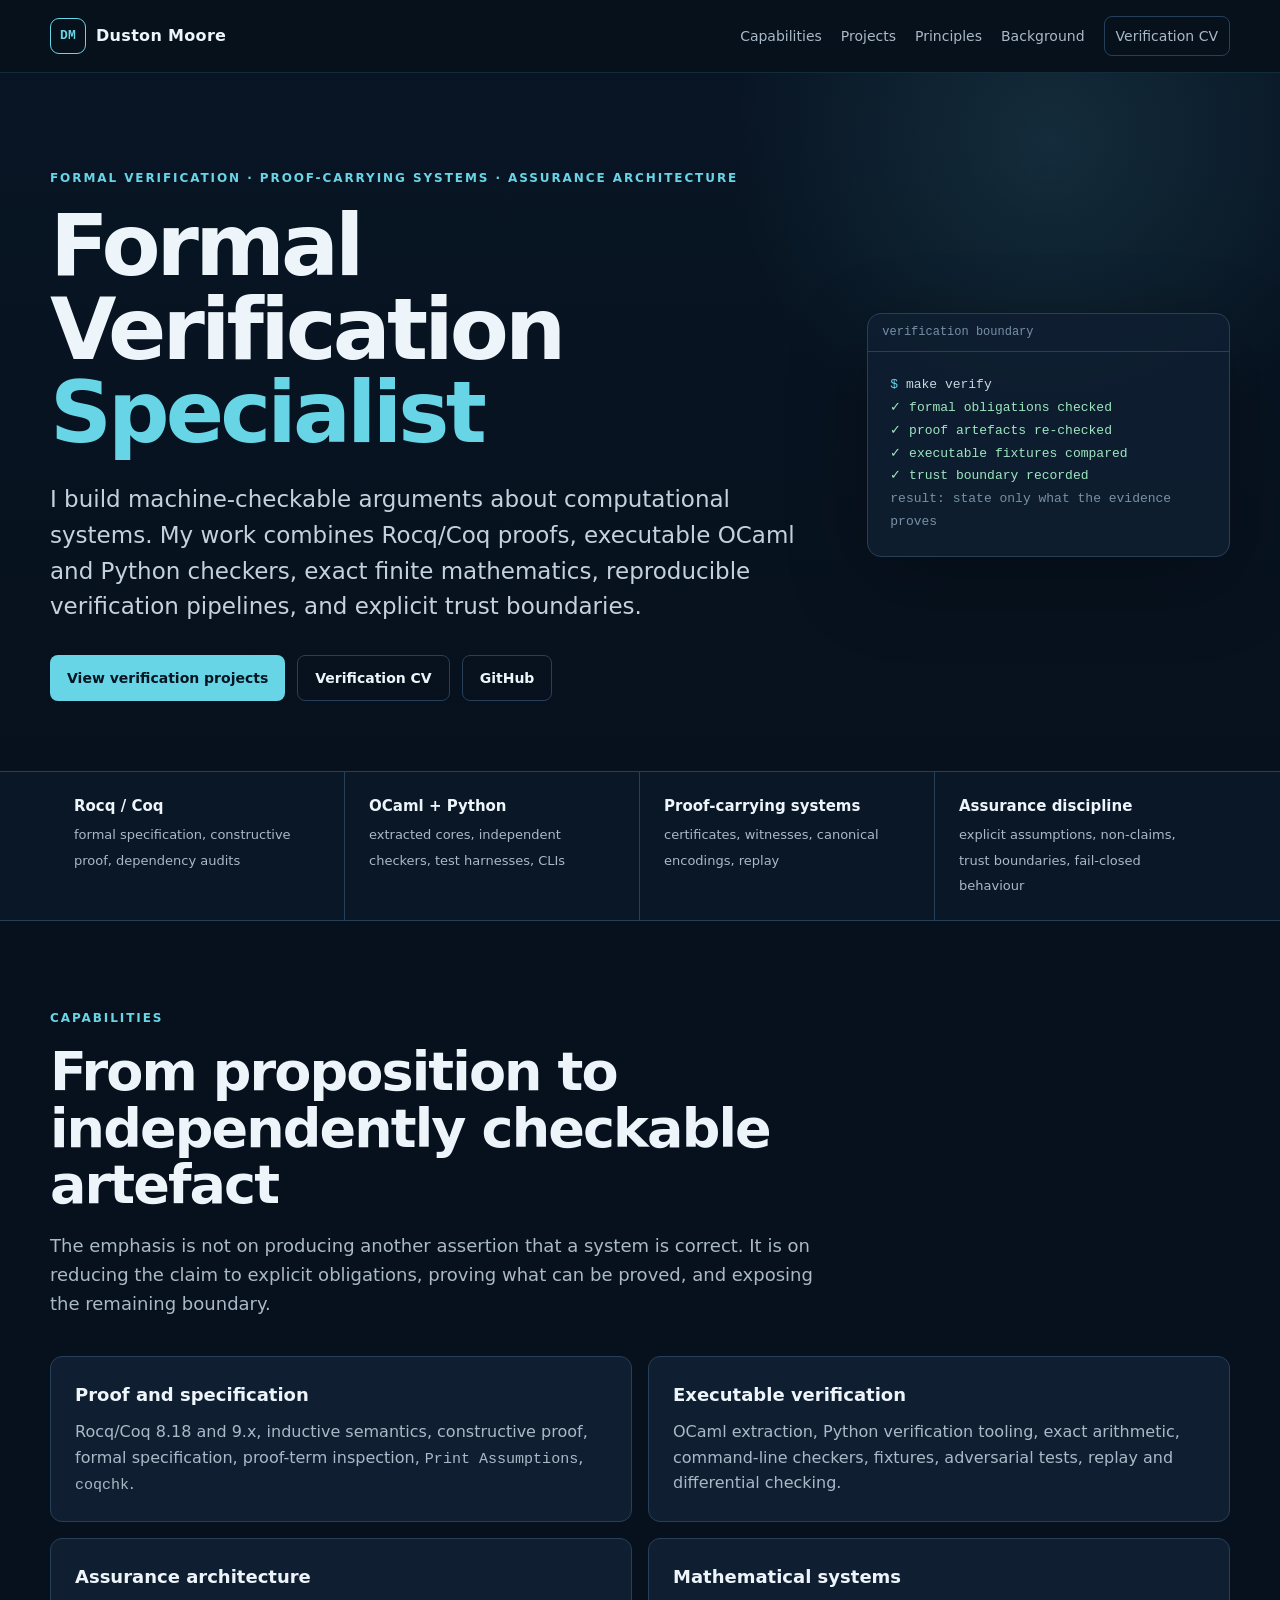
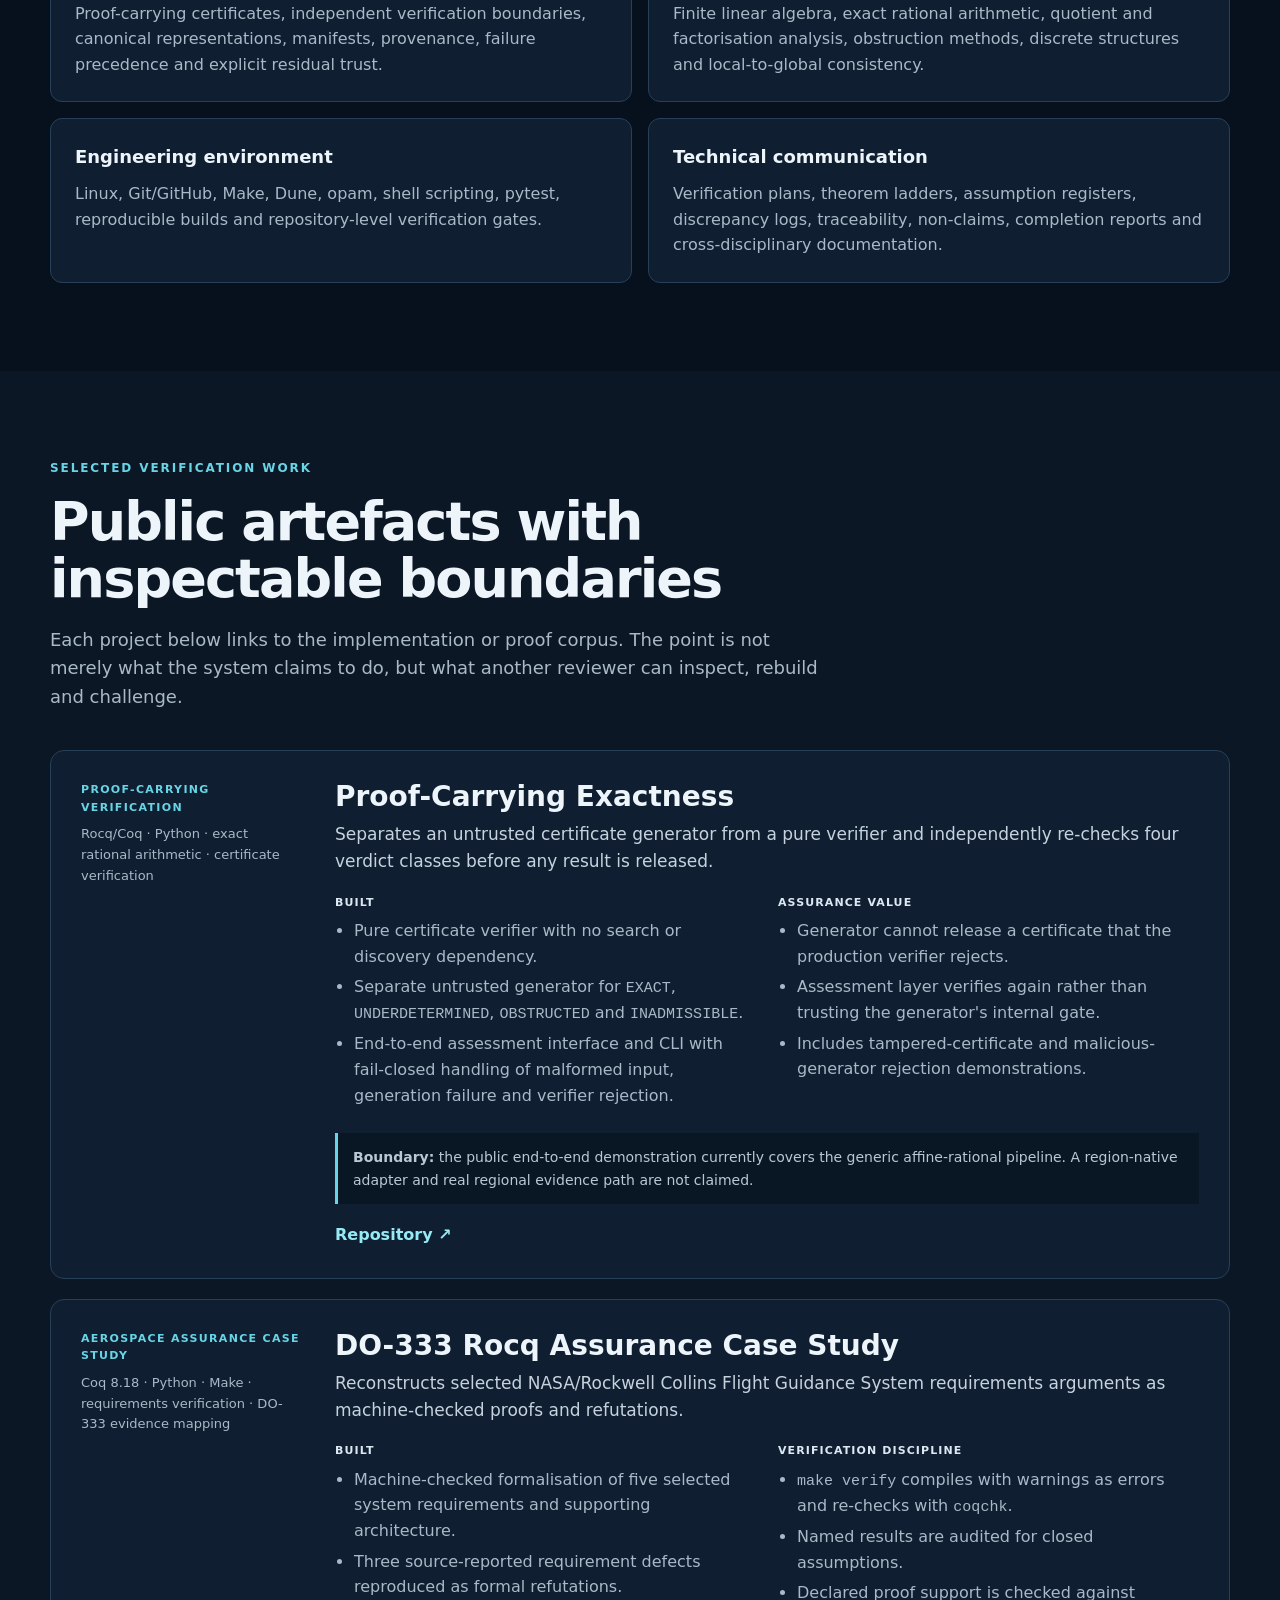
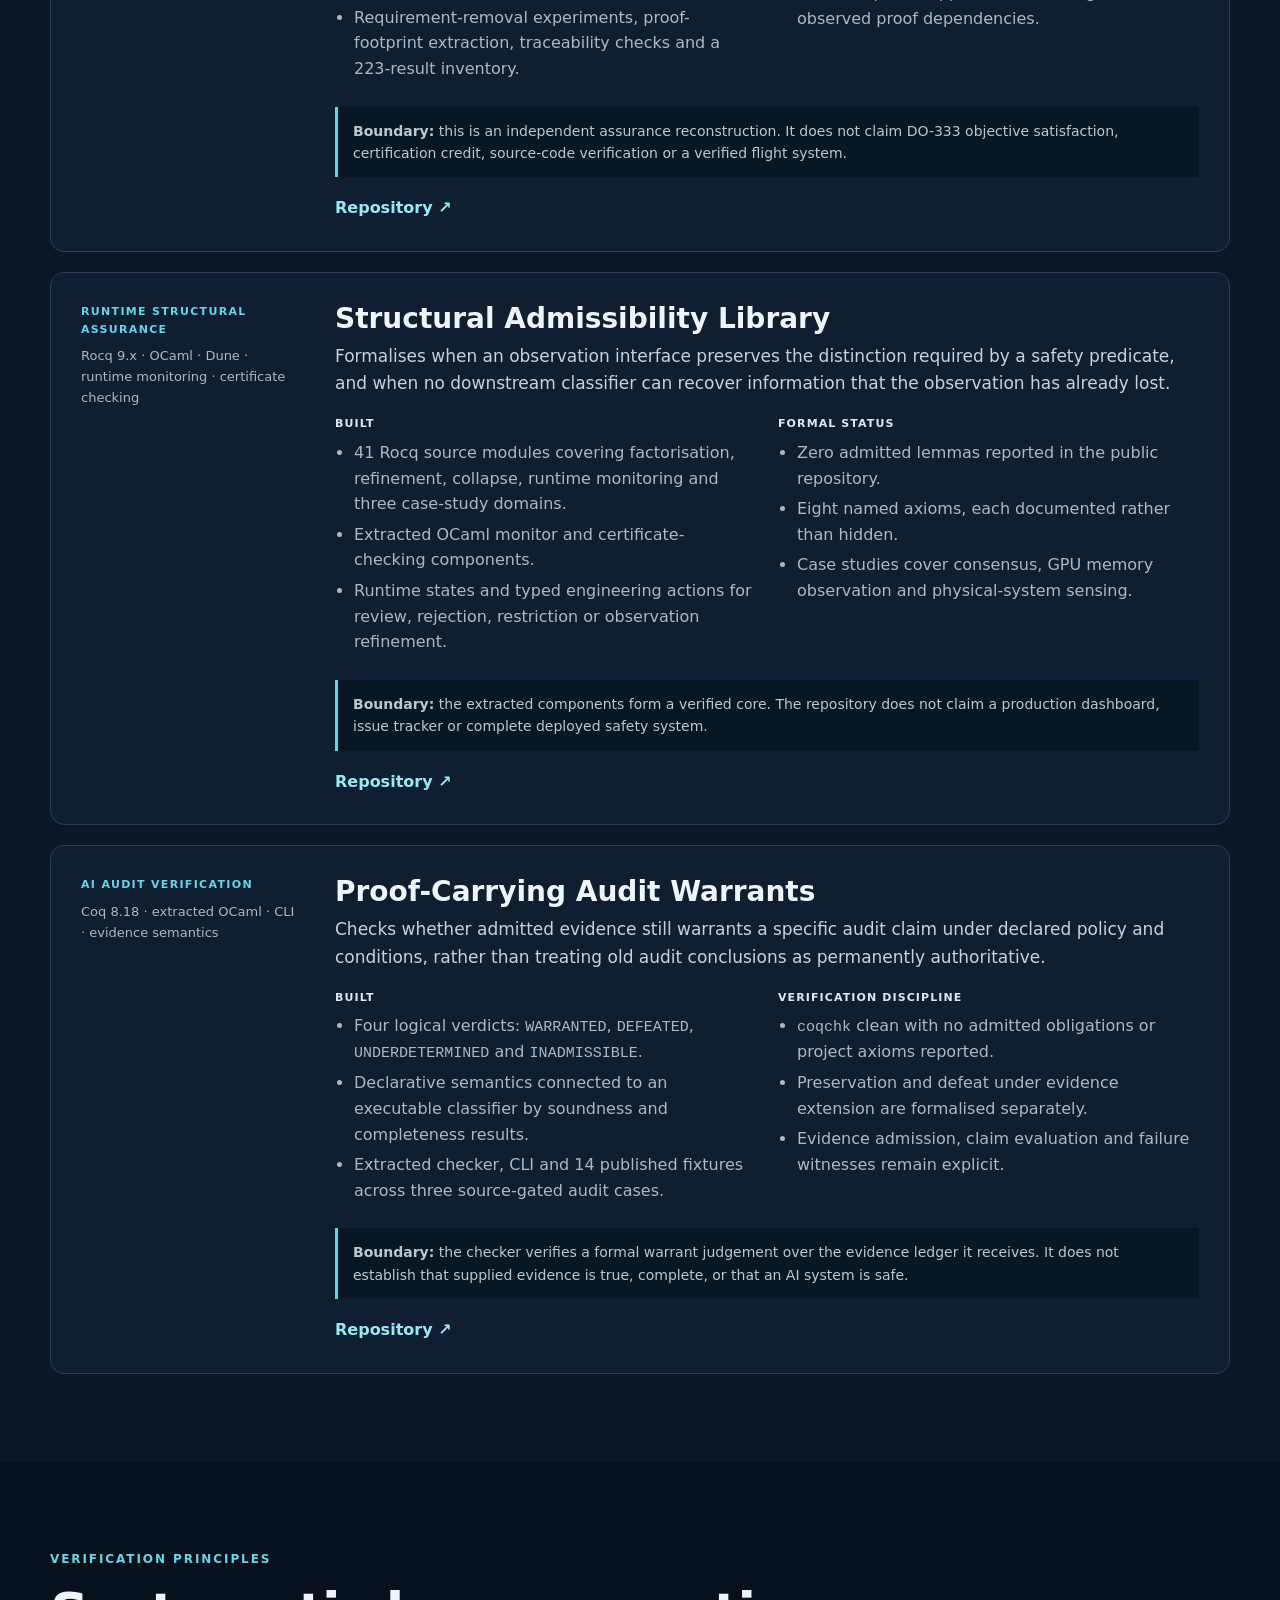
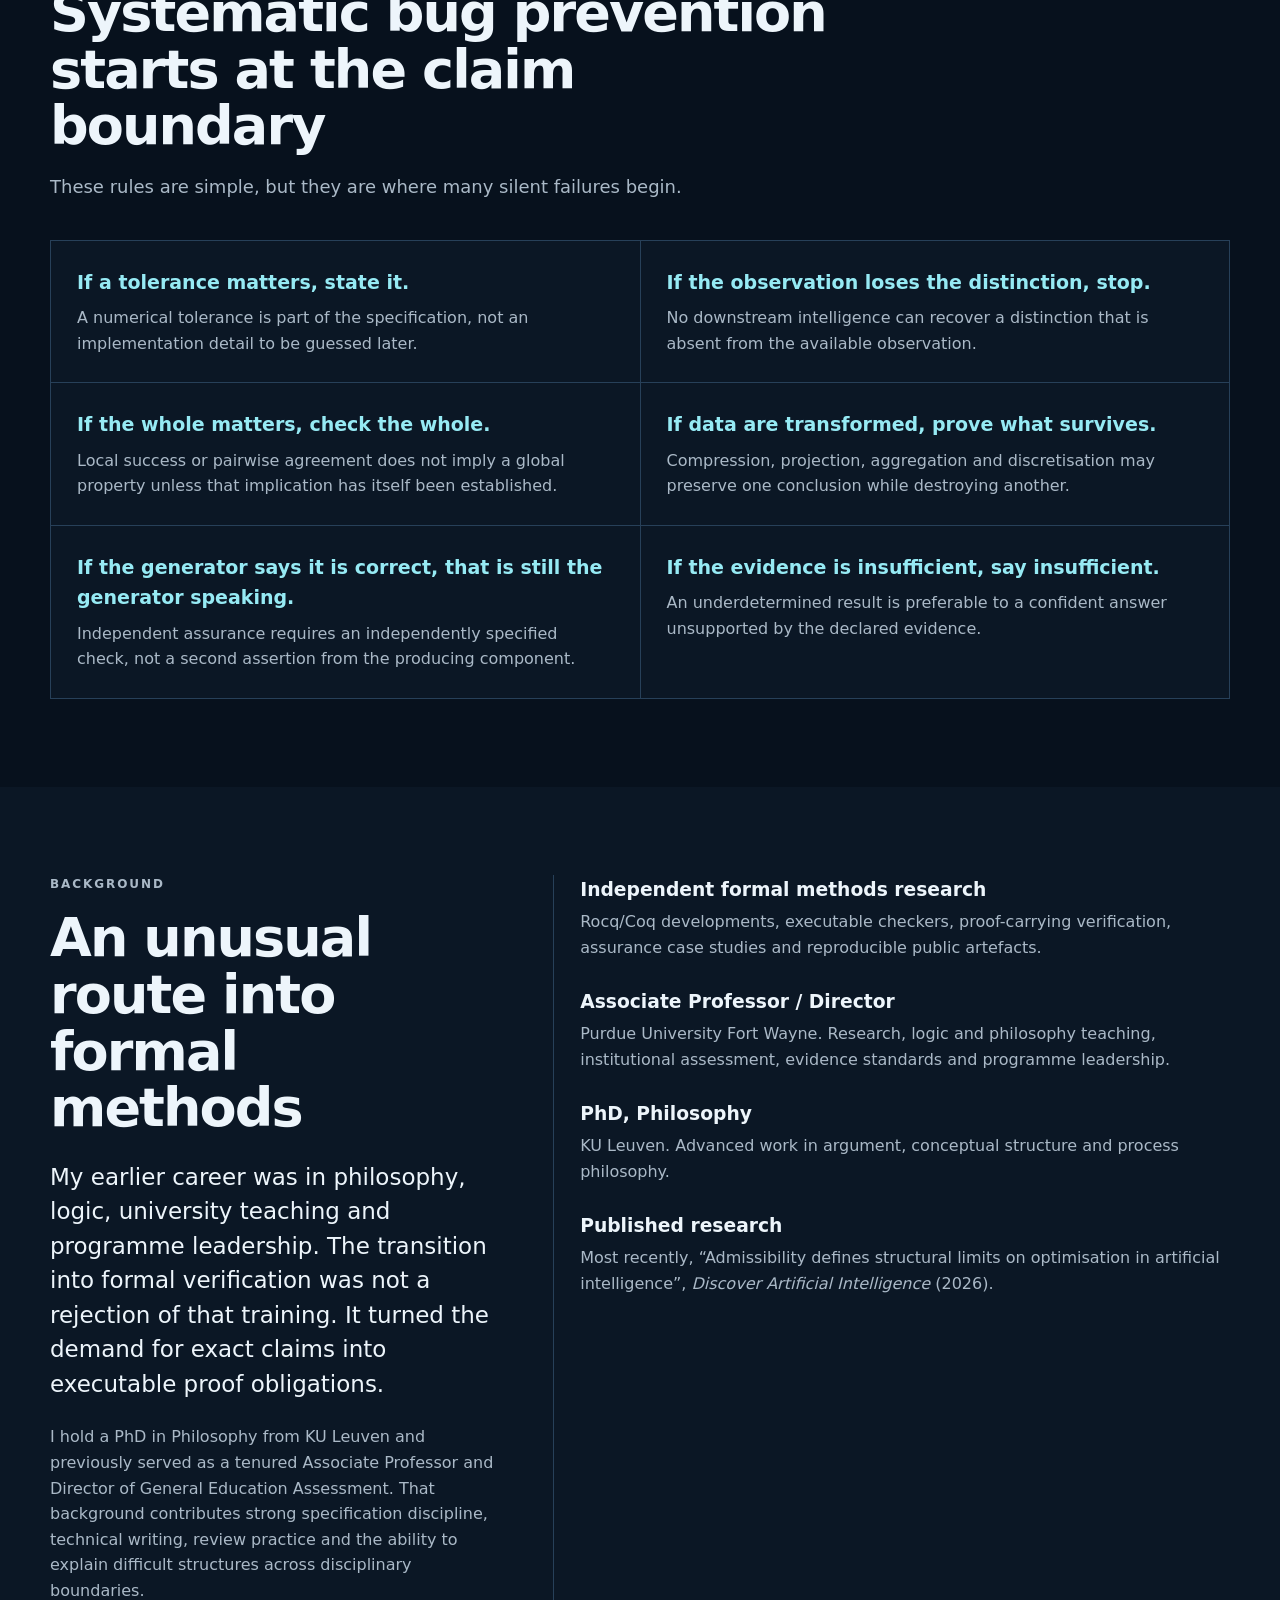
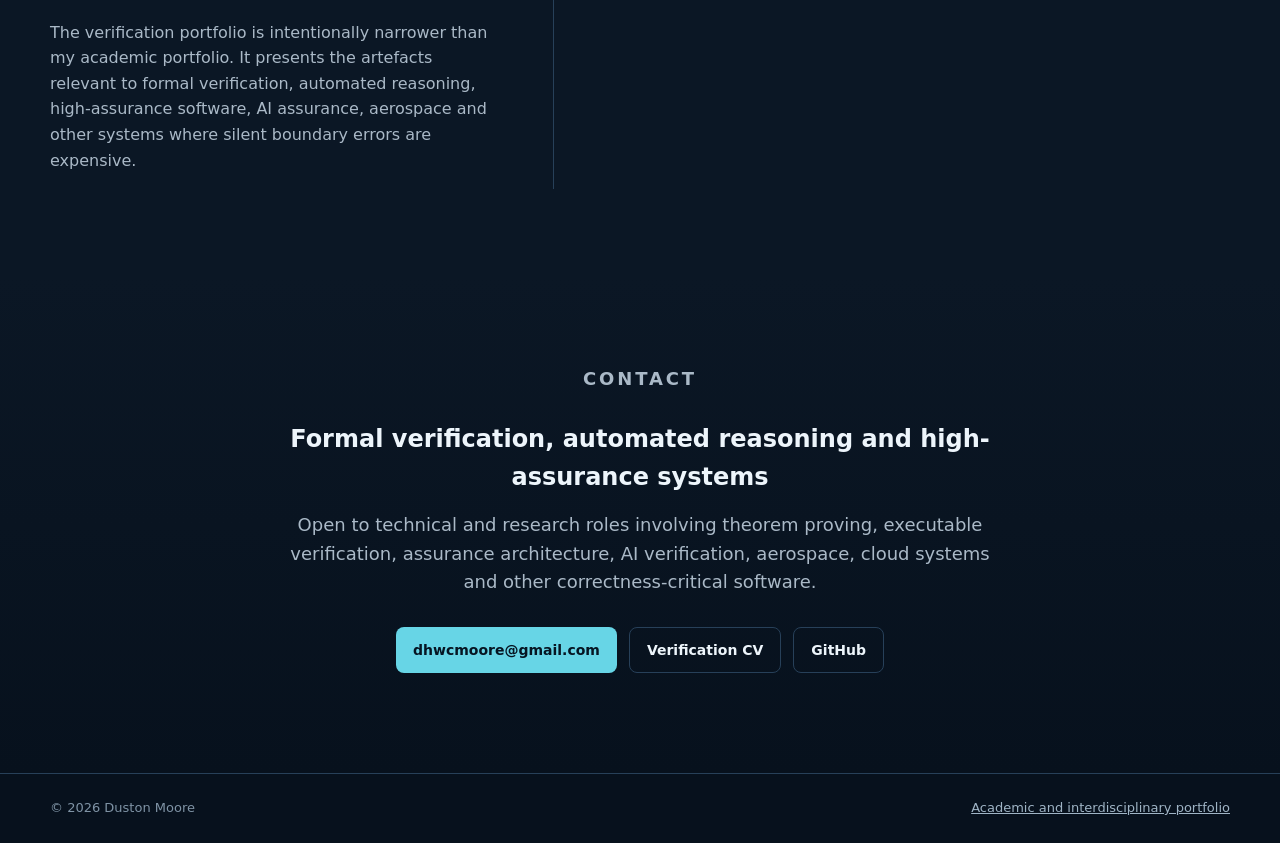
==== commit 8cd051cb: "Remove residual engineering branding from verification portfolio" ====
--- a/verification/index.html
+++ b/verification/index.html
@@ -25,7 +25,7 @@
         <a href="#projects">Projects</a>
         <a href="#principles">Principles</a>
         <a href="#background">Background</a>
-        <a href="resume.html" class="nav-cta">Engineering CV</a>
+        <a href="resume.html" class="nav-cta">Verification CV</a>
       </nav>
     </div>
   </header>
@@ -38,8 +38,8 @@
           <h1>Formal Verification <span>Specialist</span></h1>
           <p class="lead">I build machine-checkable arguments about computational systems. My work combines Rocq/Coq proofs, executable OCaml and Python checkers, exact finite mathematics, reproducible verification pipelines, and explicit trust boundaries.</p>
           <div class="actions">
-            <a class="button primary" href="#projects">View engineering projects</a>
-            <a class="button secondary" href="resume.html">Engineering CV</a>
+            <a class="button primary" href="#projects">View verification projects</a>
+            <a class="button secondary" href="resume.html">Verification CV</a>
             <a class="button secondary" href="https://github.com/dhwcmoore">GitHub</a>
           </div>
         </div>
@@ -106,9 +106,9 @@
     <section class="section alt" id="projects">
       <div class="wrap">
         <div class="section-head">
-          <p class="eyebrow">Selected engineering work</p>
+          <p class="eyebrow">Selected verification work</p>
           <h2>Public artefacts with inspectable boundaries</h2>
-          <p>Each project below links to the implementation or proof corpus. The point is not merely what the system claims to do, but what another engineer can inspect, rebuild and challenge.</p>
+          <p>Each project below links to the implementation or proof corpus. The point is not merely what the system claims to do, but what another reviewer can inspect, rebuild and challenge.</p>
         </div>
 
         <div class="project-list">
@@ -250,7 +250,7 @@
     <section class="section" id="principles">
       <div class="wrap">
         <div class="section-head">
-          <p class="eyebrow">Engineering principles</p>
+          <p class="eyebrow">Verification principles</p>
           <h2>Systematic bug prevention starts at the claim boundary</h2>
           <p>These rules are simple, but they are where many silent failures begin.</p>
         </div>
@@ -272,7 +272,7 @@
           <h2>An unusual route into formal methods</h2>
           <p class="statement">My earlier career was in philosophy, logic, university teaching and programme leadership. The transition into formal verification was not a rejection of that training. It turned the demand for exact claims into executable proof obligations.</p>
           <p>I hold a PhD in Philosophy from KU Leuven and previously served as a tenured Associate Professor and Director of General Education Assessment. That background contributes strong specification discipline, technical writing, review practice and the ability to explain difficult structures across disciplinary boundaries.</p>
-          <p>The engineering portfolio is intentionally narrower than my academic portfolio. It presents the artefacts relevant to formal verification, automated reasoning, high-assurance software, AI assurance, aerospace and other systems where silent boundary errors are expensive.</p>
+          <p>The verification portfolio is intentionally narrower than my academic portfolio. It presents the artefacts relevant to formal verification, automated reasoning, high-assurance software, AI assurance, aerospace and other systems where silent boundary errors are expensive.</p>
         </div>
         <div class="timeline">
           <div class="timeline-item">
@@ -299,10 +299,10 @@
       <div class="wrap">
         <p class="eyebrow">Contact</p>
         <h2>Formal verification, automated reasoning and high-assurance systems</h2>
-        <p>Open to engineering and research roles involving theorem proving, executable verification, assurance architecture, AI verification, aerospace, cloud systems and other correctness-critical software.</p>
+        <p>Open to technical and research roles involving theorem proving, executable verification, assurance architecture, AI verification, aerospace, cloud systems and other correctness-critical software.</p>
         <div class="actions" style="justify-content:center">
           <a class="button primary" href="mailto:dhwcmoore@gmail.com">dhwcmoore@gmail.com</a>
-          <a class="button secondary" href="resume.html">Engineering CV</a>
+          <a class="button secondary" href="resume.html">Verification CV</a>
           <a class="button secondary" href="https://github.com/dhwcmoore">GitHub</a>
         </div>
       </div>
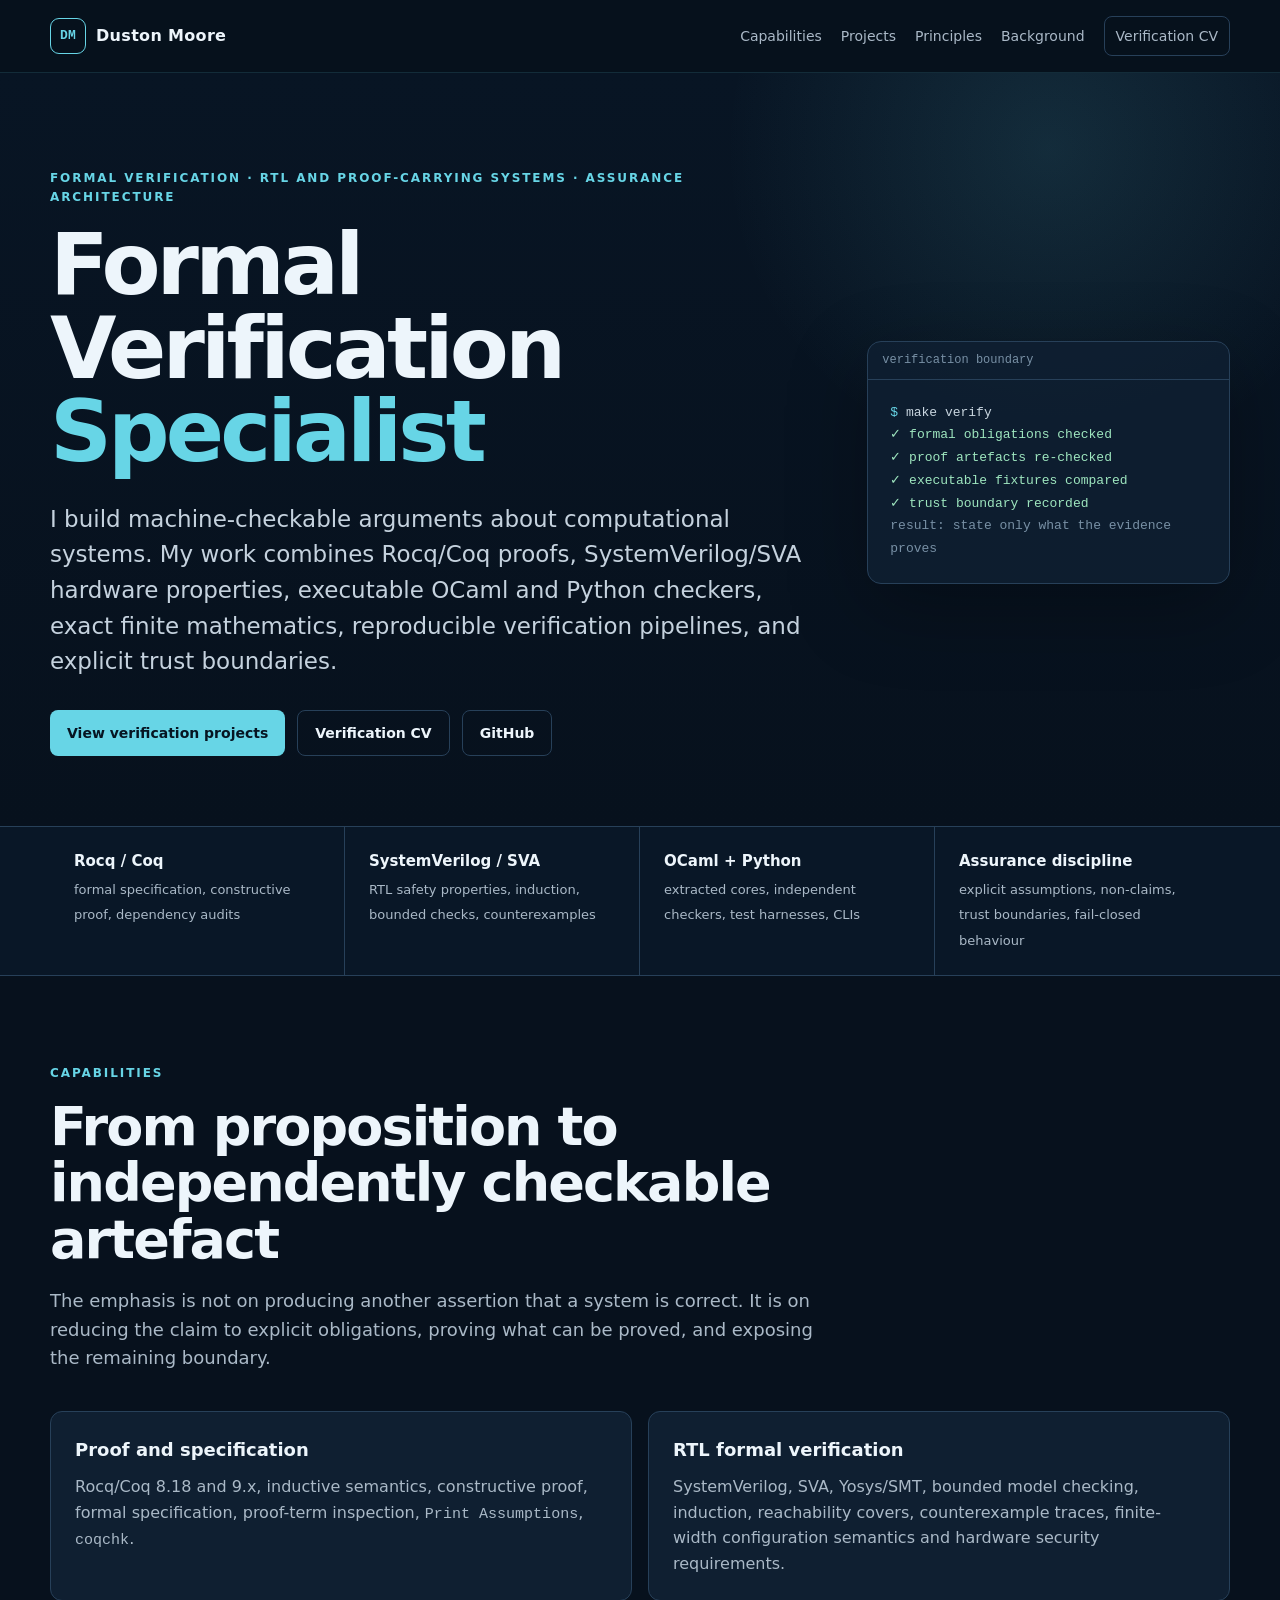
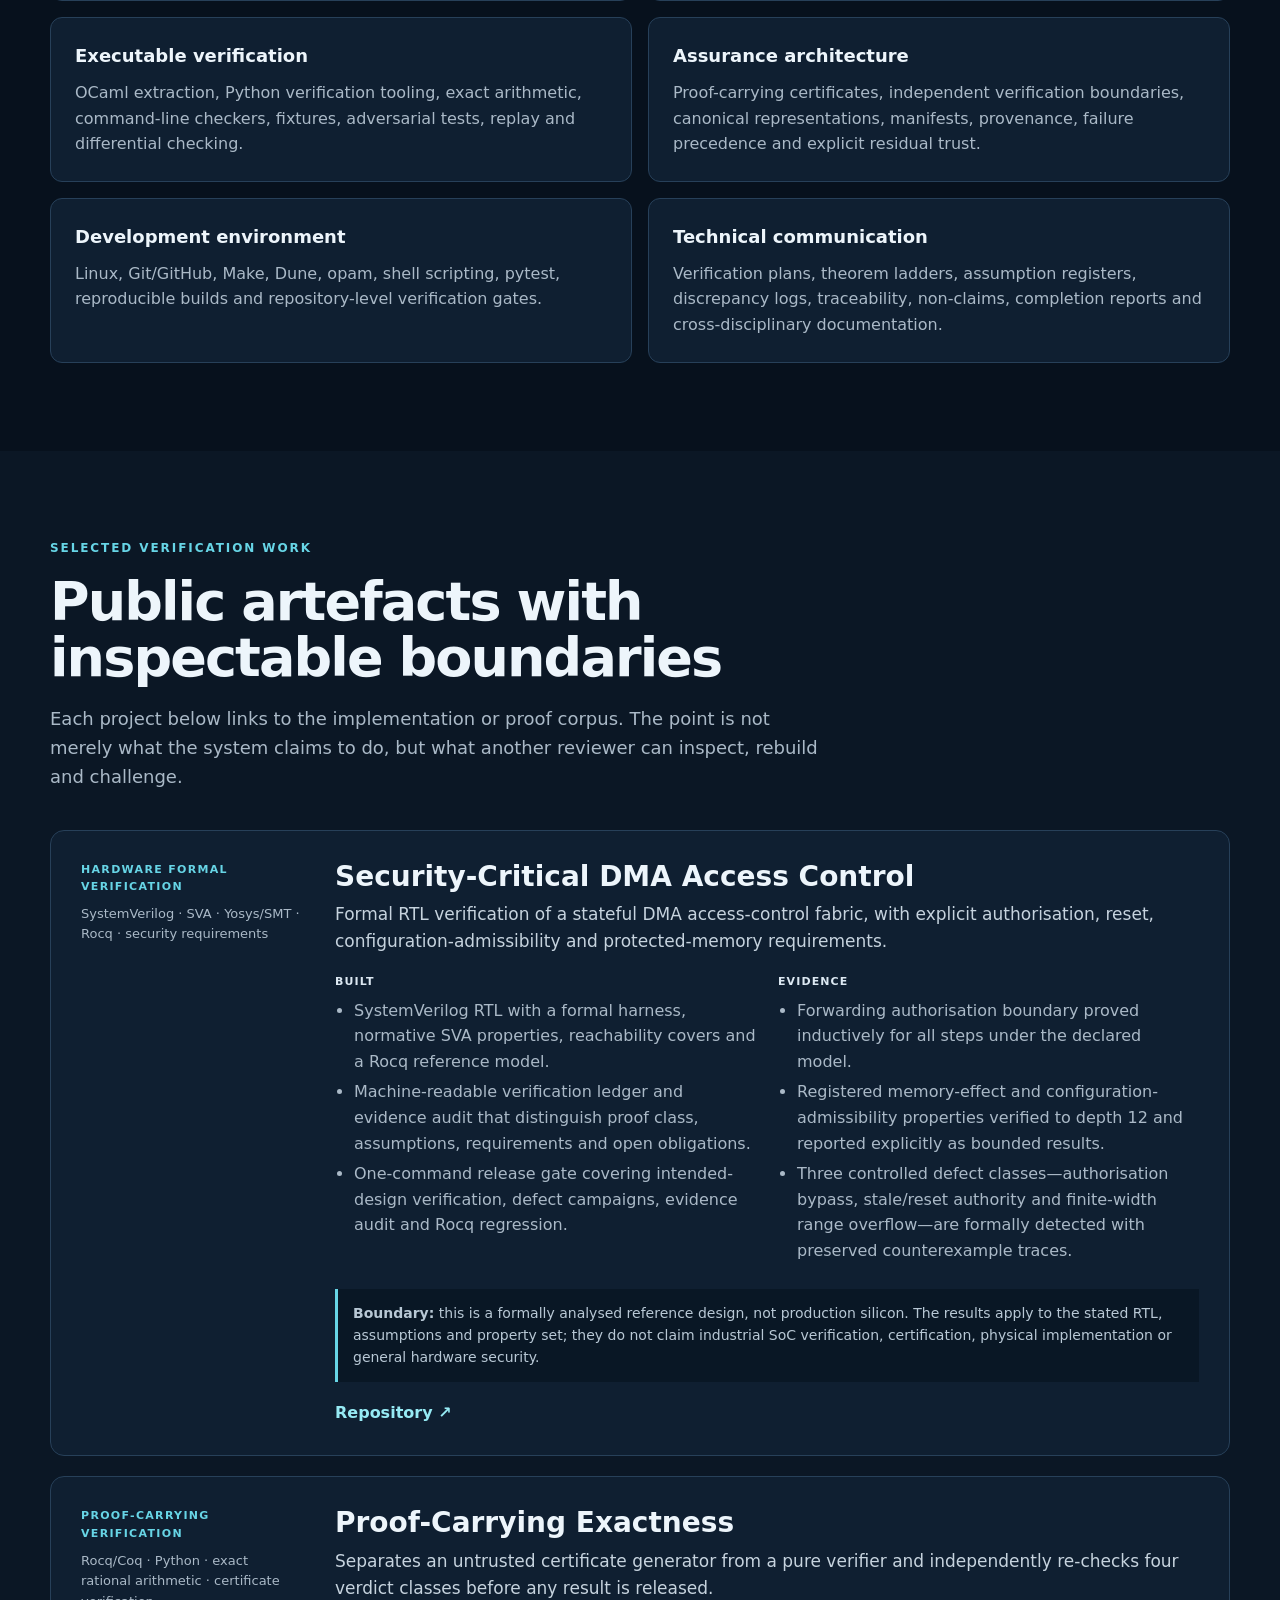
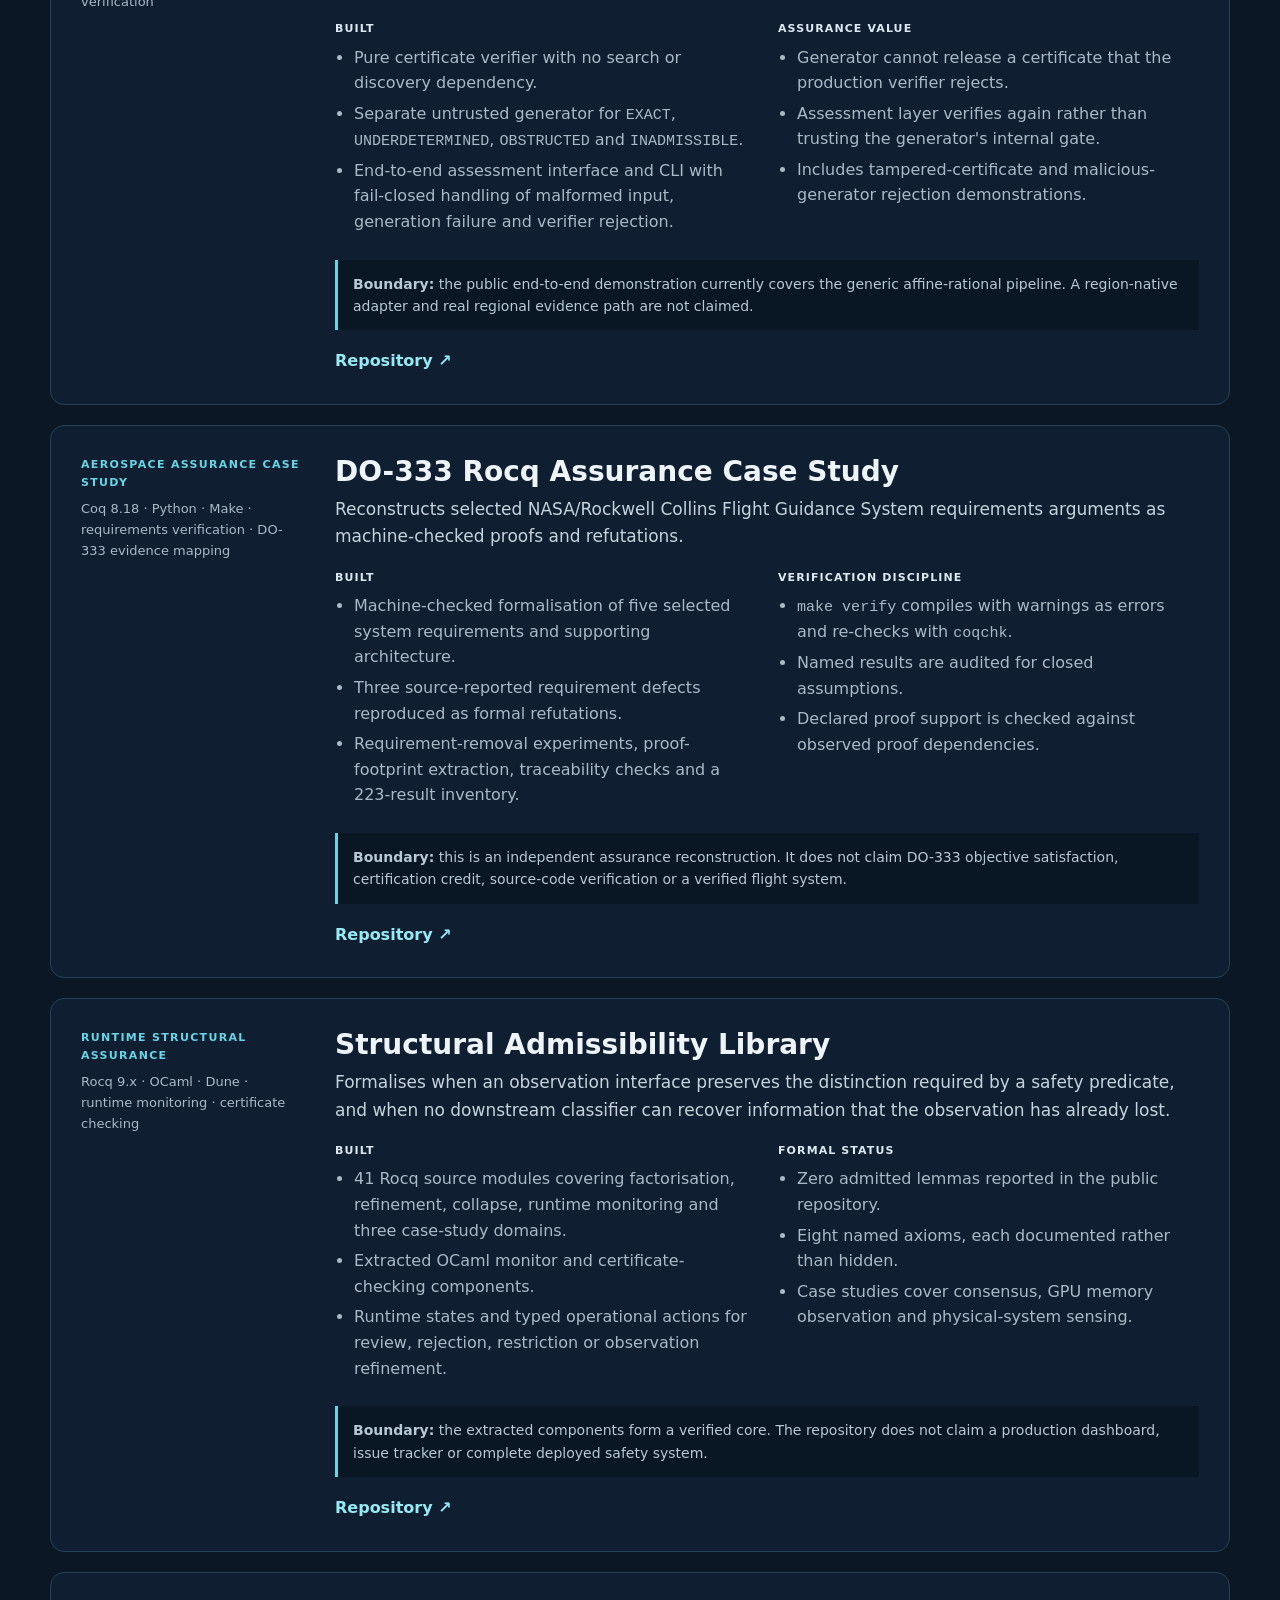
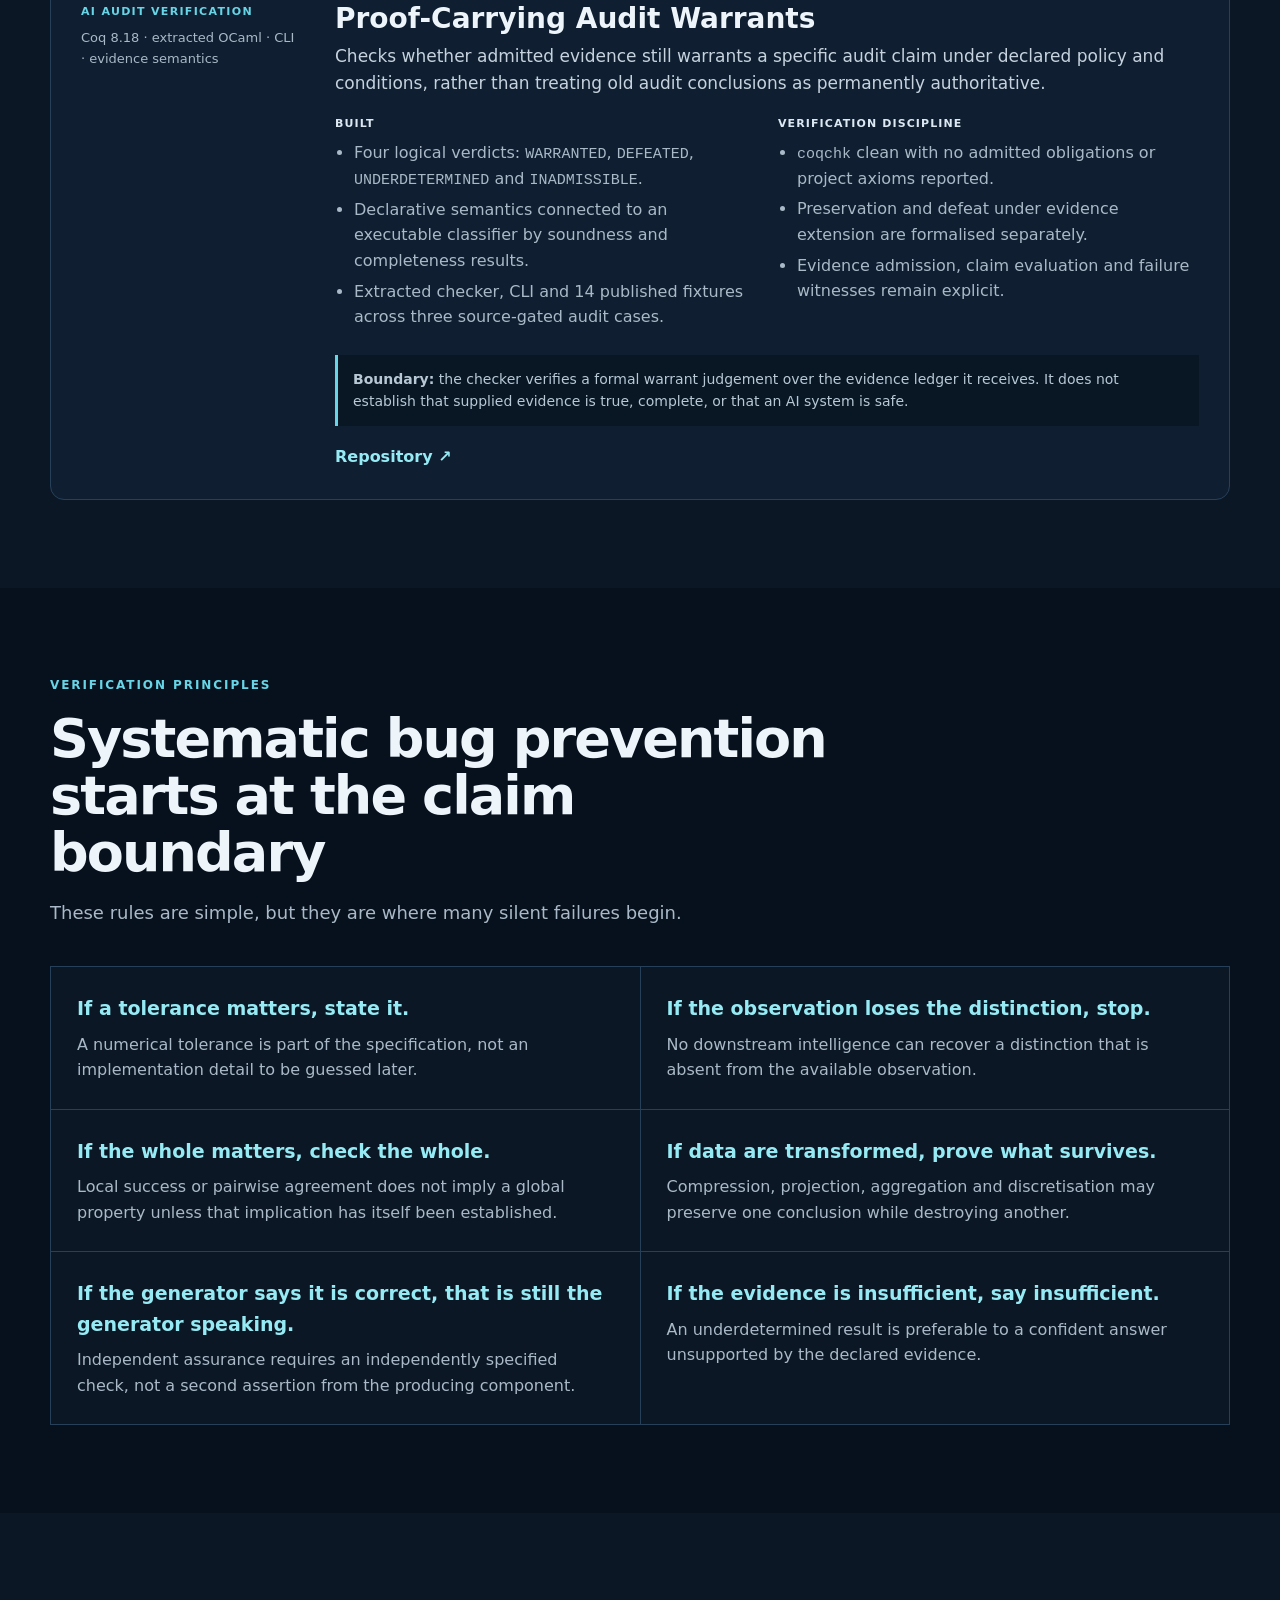
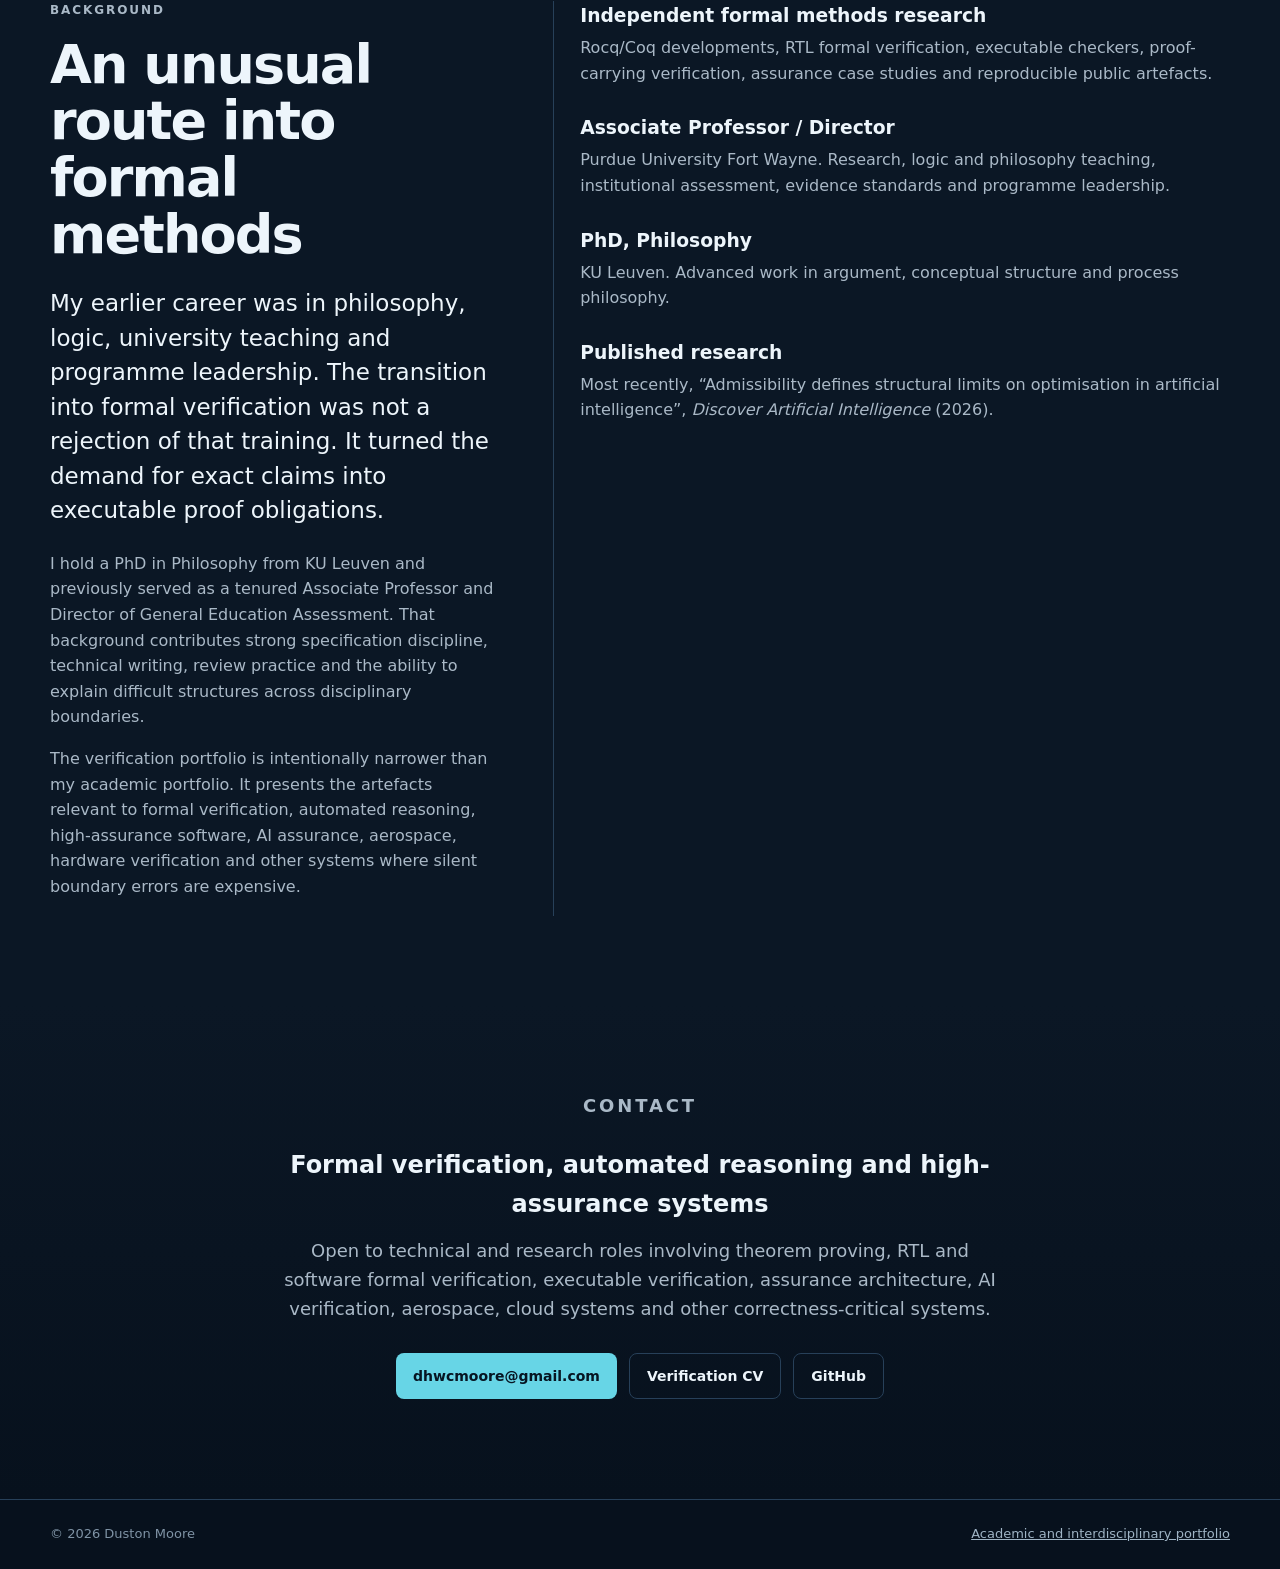
==== commit 0096eb6e: "Add formal DMA hardware verification project to portfolio" ====
--- a/verification/index.html
+++ b/verification/index.html
@@ -4,10 +4,10 @@
   <meta charset="utf-8">
   <meta name="viewport" content="width=device-width, initial-scale=1">
   <title>Duston Moore | Formal Verification Specialist</title>
-  <meta name="description" content="Formal verification portfolio of Duston Moore: Rocq/Coq, OCaml, Python, machine-checked proof, proof-carrying systems, executable verification, and explicit assurance boundaries.">
+  <meta name="description" content="Formal verification portfolio of Duston Moore: Rocq/Coq, SystemVerilog/SVA, Yosys/SMT, OCaml, Python, machine-checked proof, proof-carrying systems, executable verification, and explicit assurance boundaries.">
   <meta name="theme-color" content="#07111d">
   <meta property="og:title" content="Duston Moore | Formal Verification Specialist">
-  <meta property="og:description" content="Machine-checked verification, proof-carrying systems, executable checkers, and high-assurance software architecture.">
+  <meta property="og:description" content="RTL formal verification, machine-checked proof, proof-carrying systems, executable checkers, and high-assurance software architecture.">
   <meta property="og:type" content="website">
   <link rel="stylesheet" href="styles.css">
 </head>
@@ -34,9 +34,9 @@
     <section class="hero" id="top">
       <div class="wrap hero-grid">
         <div>
-          <p class="eyebrow">Formal verification · proof-carrying systems · assurance architecture</p>
+          <p class="eyebrow">Formal verification · RTL and proof-carrying systems · assurance architecture</p>
           <h1>Formal Verification <span>Specialist</span></h1>
-          <p class="lead">I build machine-checkable arguments about computational systems. My work combines Rocq/Coq proofs, executable OCaml and Python checkers, exact finite mathematics, reproducible verification pipelines, and explicit trust boundaries.</p>
+          <p class="lead">I build machine-checkable arguments about computational systems. My work combines Rocq/Coq proofs, SystemVerilog/SVA hardware properties, executable OCaml and Python checkers, exact finite mathematics, reproducible verification pipelines, and explicit trust boundaries.</p>
           <div class="actions">
             <a class="button primary" href="#projects">View verification projects</a>
             <a class="button secondary" href="resume.html">Verification CV</a>
@@ -61,8 +61,8 @@
     <section class="evidence-strip" aria-label="Technical focus">
       <div class="wrap evidence-grid">
         <div><strong>Rocq / Coq</strong><span>formal specification, constructive proof, dependency audits</span></div>
+        <div><strong>SystemVerilog / SVA</strong><span>RTL safety properties, induction, bounded checks, counterexamples</span></div>
         <div><strong>OCaml + Python</strong><span>extracted cores, independent checkers, test harnesses, CLIs</span></div>
-        <div><strong>Proof-carrying systems</strong><span>certificates, witnesses, canonical encodings, replay</span></div>
         <div><strong>Assurance discipline</strong><span>explicit assumptions, non-claims, trust boundaries, fail-closed behaviour</span></div>
       </div>
     </section>
@@ -80,6 +80,10 @@
             <p>Rocq/Coq 8.18 and 9.x, inductive semantics, constructive proof, formal specification, proof-term inspection, <code>Print Assumptions</code>, <code>coqchk</code>.</p>
           </article>
           <article class="skill-card">
+            <h3>RTL formal verification</h3>
+            <p>SystemVerilog, SVA, Yosys/SMT, bounded model checking, induction, reachability covers, counterexample traces, finite-width configuration semantics and hardware security requirements.</p>
+          </article>
+          <article class="skill-card">
             <h3>Executable verification</h3>
             <p>OCaml extraction, Python verification tooling, exact arithmetic, command-line checkers, fixtures, adversarial tests, replay and differential checking.</p>
           </article>
@@ -88,11 +92,7 @@
             <p>Proof-carrying certificates, independent verification boundaries, canonical representations, manifests, provenance, failure precedence and explicit residual trust.</p>
           </article>
           <article class="skill-card">
-            <h3>Mathematical systems</h3>
-            <p>Finite linear algebra, exact rational arithmetic, quotient and factorisation analysis, obstruction methods, discrete structures and local-to-global consistency.</p>
-          </article>
-          <article class="skill-card">
-            <h3>Engineering environment</h3>
+            <h3>Development environment</h3>
             <p>Linux, Git/GitHub, Make, Dune, opam, shell scripting, pytest, reproducible builds and repository-level verification gates.</p>
           </article>
           <article class="skill-card">
@@ -114,6 +114,39 @@
         <div class="project-list">
           <article class="project">
             <div class="project-meta">
+              <strong>Hardware formal verification</strong>
+              SystemVerilog · SVA · Yosys/SMT · Rocq · security requirements
+            </div>
+            <div>
+              <h3>Security-Critical DMA Access Control</h3>
+              <p class="problem">Formal RTL verification of a stateful DMA access-control fabric, with explicit authorisation, reset, configuration-admissibility and protected-memory requirements.</p>
+              <div class="project-columns">
+                <div>
+                  <h4>Built</h4>
+                  <ul>
+                    <li>SystemVerilog RTL with a formal harness, normative SVA properties, reachability covers and a Rocq reference model.</li>
+                    <li>Machine-readable verification ledger and evidence audit that distinguish proof class, assumptions, requirements and open obligations.</li>
+                    <li>One-command release gate covering intended-design verification, defect campaigns, evidence audit and Rocq regression.</li>
+                  </ul>
+                </div>
+                <div>
+                  <h4>Evidence</h4>
+                  <ul>
+                    <li>Forwarding authorisation boundary proved inductively for all steps under the declared model.</li>
+                    <li>Registered memory-effect and configuration-admissibility properties verified to depth 12 and reported explicitly as bounded results.</li>
+                    <li>Three controlled defect classes—authorisation bypass, stale/reset authority and finite-width range overflow—are formally detected with preserved counterexample traces.</li>
+                  </ul>
+                </div>
+              </div>
+              <p class="boundary"><strong>Boundary:</strong> this is a formally analysed reference design, not production silicon. The results apply to the stated RTL, assumptions and property set; they do not claim industrial SoC verification, certification, physical implementation or general hardware security.</p>
+              <div class="project-links">
+                <a href="https://github.com/dhwcmoore/formal-dma-access-control">Repository ↗</a>
+              </div>
+            </div>
+          </article>
+
+          <article class="project">
+            <div class="project-meta">
               <strong>Proof-carrying verification</strong>
               Rocq/Coq · Python · exact rational arithmetic · certificate verification
             </div>
@@ -192,7 +225,7 @@
                   <ul>
                     <li>41 Rocq source modules covering factorisation, refinement, collapse, runtime monitoring and three case-study domains.</li>
                     <li>Extracted OCaml monitor and certificate-checking components.</li>
-                    <li>Runtime states and typed engineering actions for review, rejection, restriction or observation refinement.</li>
+                    <li>Runtime states and typed operational actions for review, rejection, restriction or observation refinement.</li>
                   </ul>
                 </div>
                 <div>
@@ -272,12 +305,12 @@
           <h2>An unusual route into formal methods</h2>
           <p class="statement">My earlier career was in philosophy, logic, university teaching and programme leadership. The transition into formal verification was not a rejection of that training. It turned the demand for exact claims into executable proof obligations.</p>
           <p>I hold a PhD in Philosophy from KU Leuven and previously served as a tenured Associate Professor and Director of General Education Assessment. That background contributes strong specification discipline, technical writing, review practice and the ability to explain difficult structures across disciplinary boundaries.</p>
-          <p>The verification portfolio is intentionally narrower than my academic portfolio. It presents the artefacts relevant to formal verification, automated reasoning, high-assurance software, AI assurance, aerospace and other systems where silent boundary errors are expensive.</p>
+          <p>The verification portfolio is intentionally narrower than my academic portfolio. It presents the artefacts relevant to formal verification, automated reasoning, high-assurance software, AI assurance, aerospace, hardware verification and other systems where silent boundary errors are expensive.</p>
         </div>
         <div class="timeline">
           <div class="timeline-item">
             <h3>Independent formal methods research</h3>
-            <p>Rocq/Coq developments, executable checkers, proof-carrying verification, assurance case studies and reproducible public artefacts.</p>
+            <p>Rocq/Coq developments, RTL formal verification, executable checkers, proof-carrying verification, assurance case studies and reproducible public artefacts.</p>
           </div>
           <div class="timeline-item">
             <h3>Associate Professor / Director</h3>
@@ -299,7 +332,7 @@
       <div class="wrap">
         <p class="eyebrow">Contact</p>
         <h2>Formal verification, automated reasoning and high-assurance systems</h2>
-        <p>Open to technical and research roles involving theorem proving, executable verification, assurance architecture, AI verification, aerospace, cloud systems and other correctness-critical software.</p>
+        <p>Open to technical and research roles involving theorem proving, RTL and software formal verification, executable verification, assurance architecture, AI verification, aerospace, cloud systems and other correctness-critical systems.</p>
         <div class="actions" style="justify-content:center">
           <a class="button primary" href="mailto:dhwcmoore@gmail.com">dhwcmoore@gmail.com</a>
           <a class="button secondary" href="resume.html">Verification CV</a>
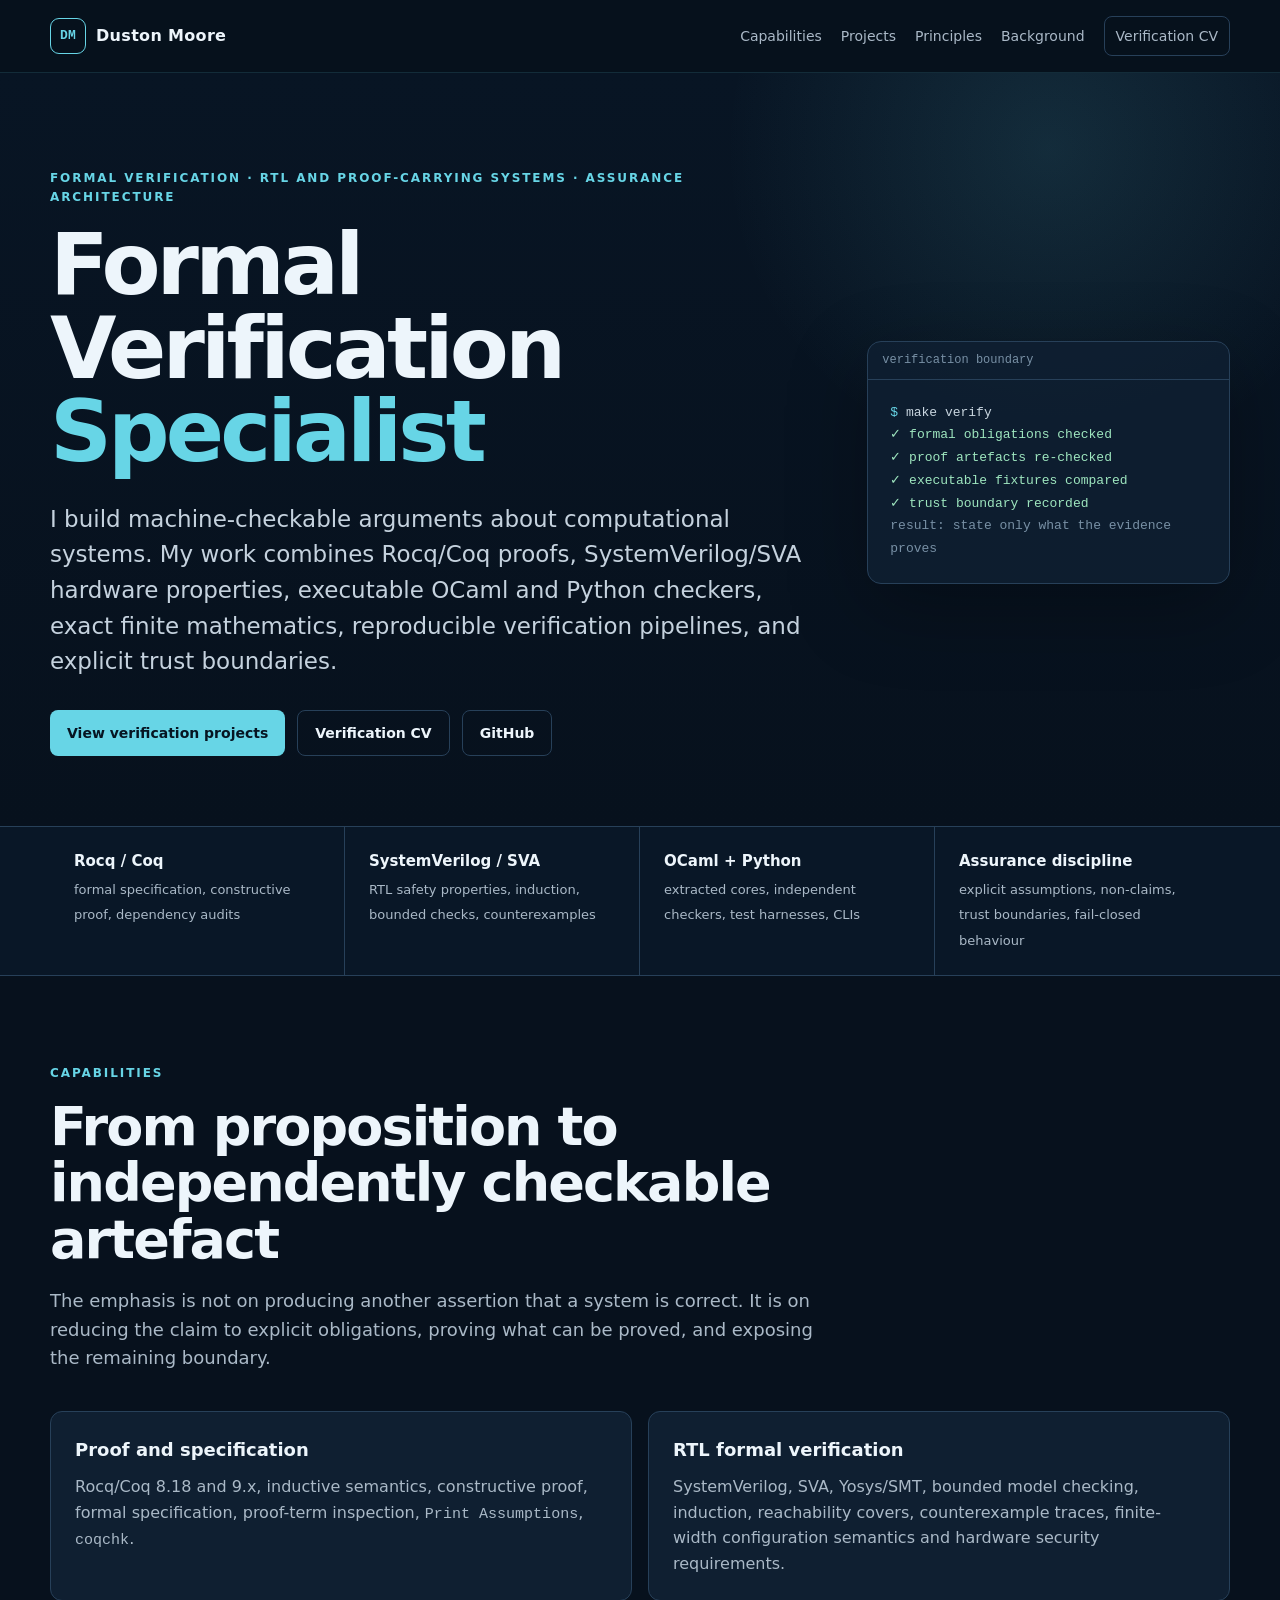
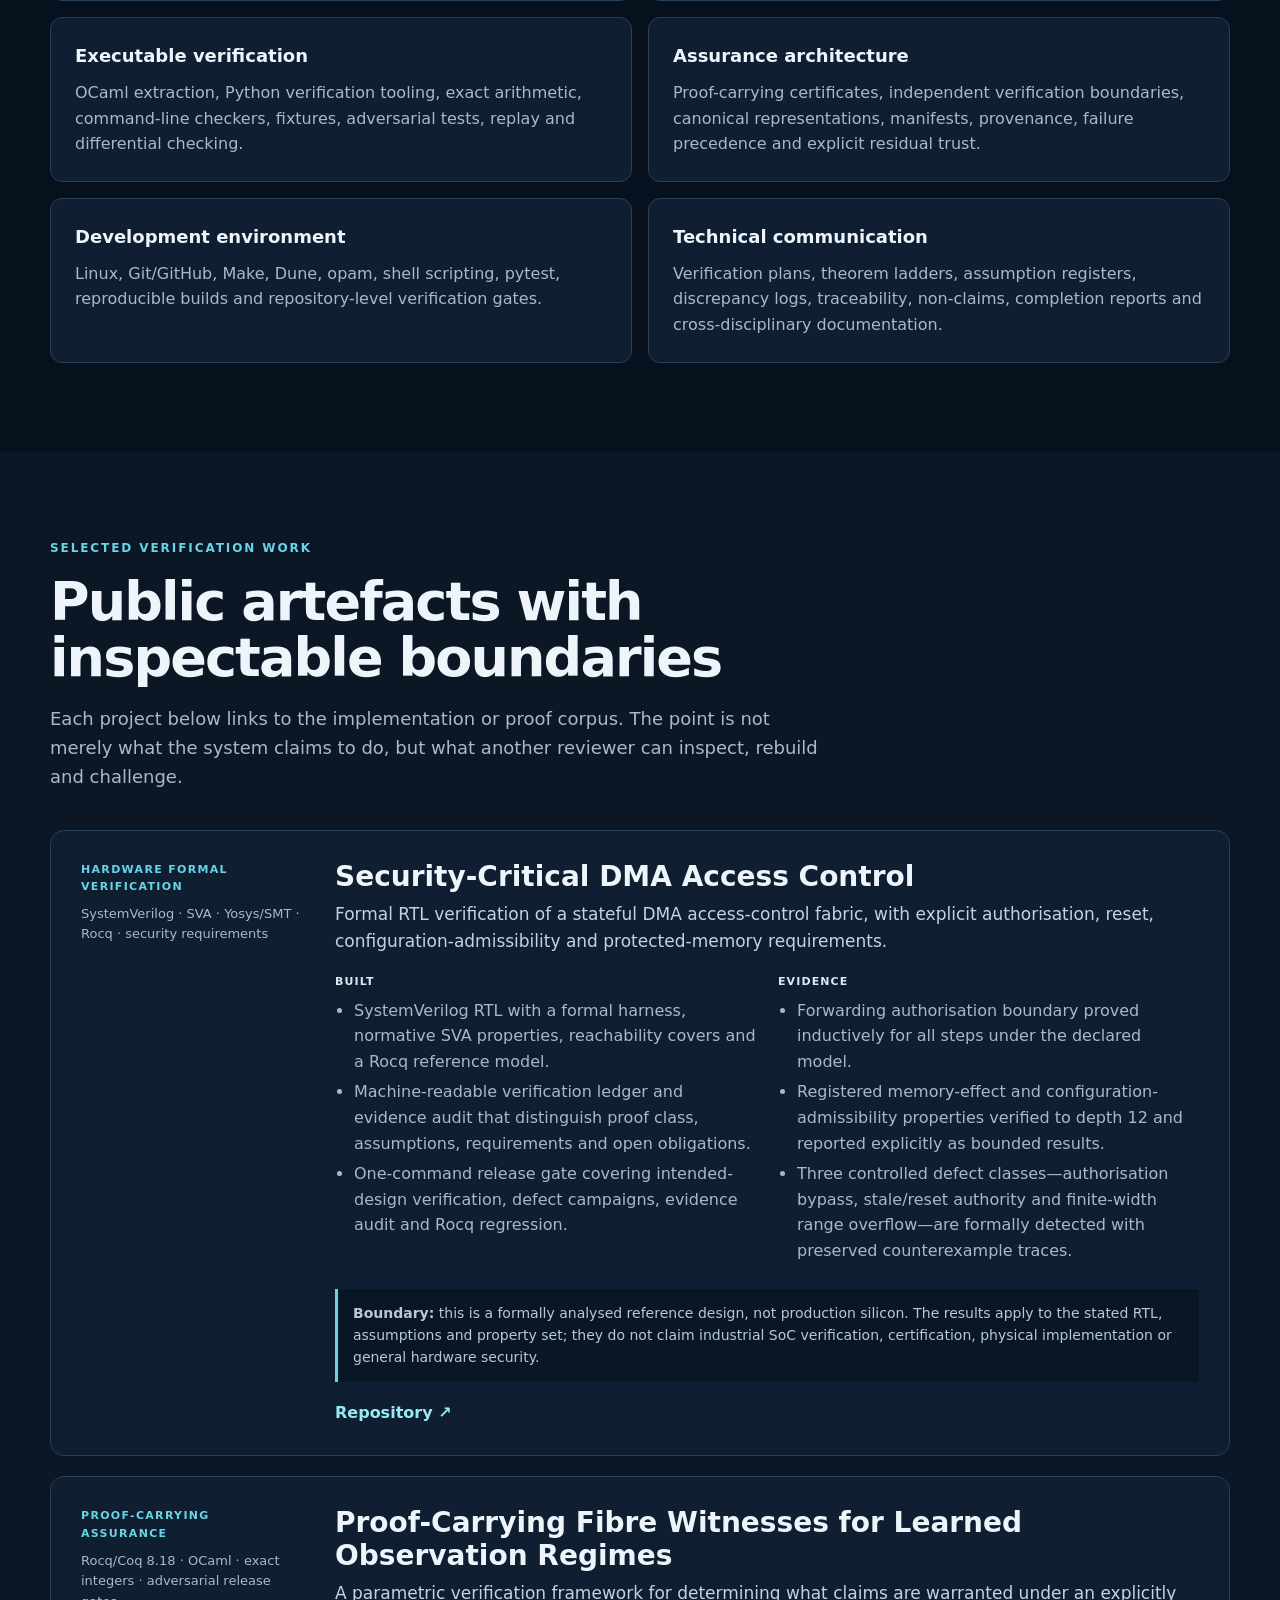
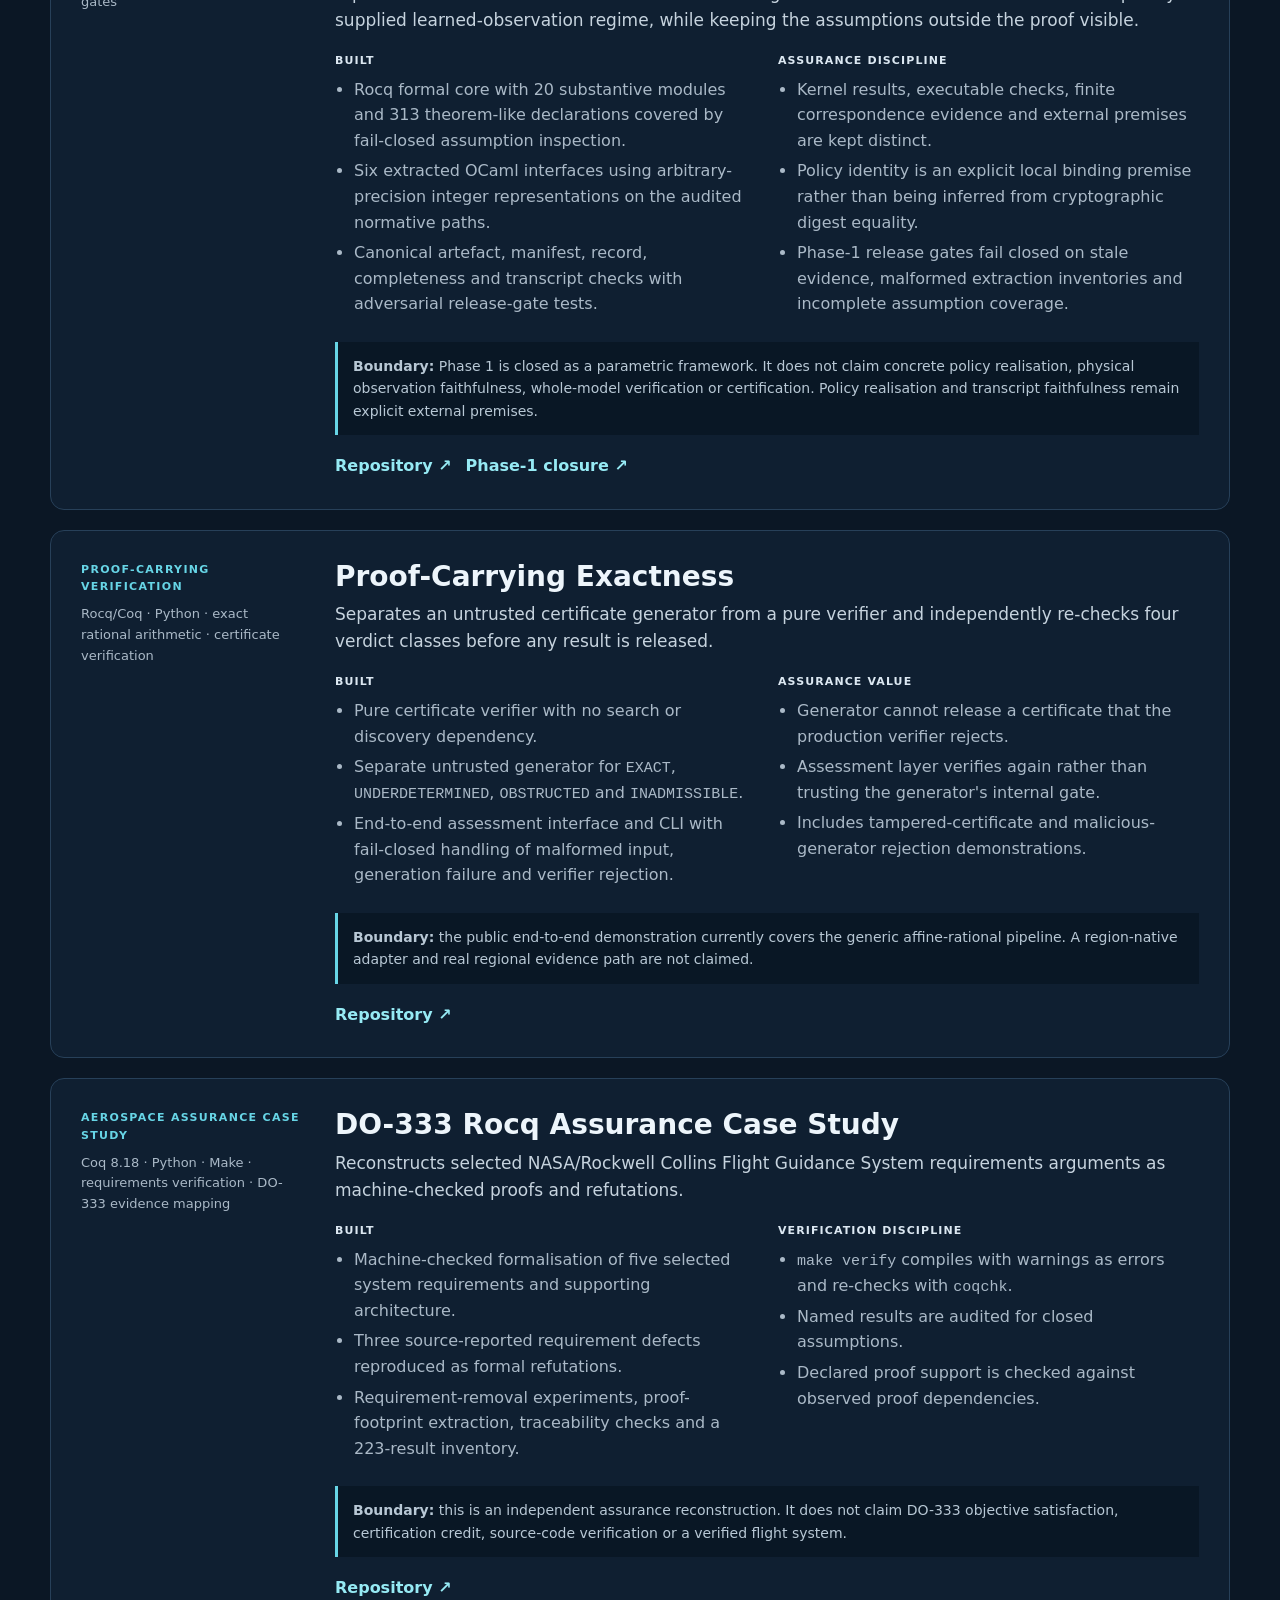
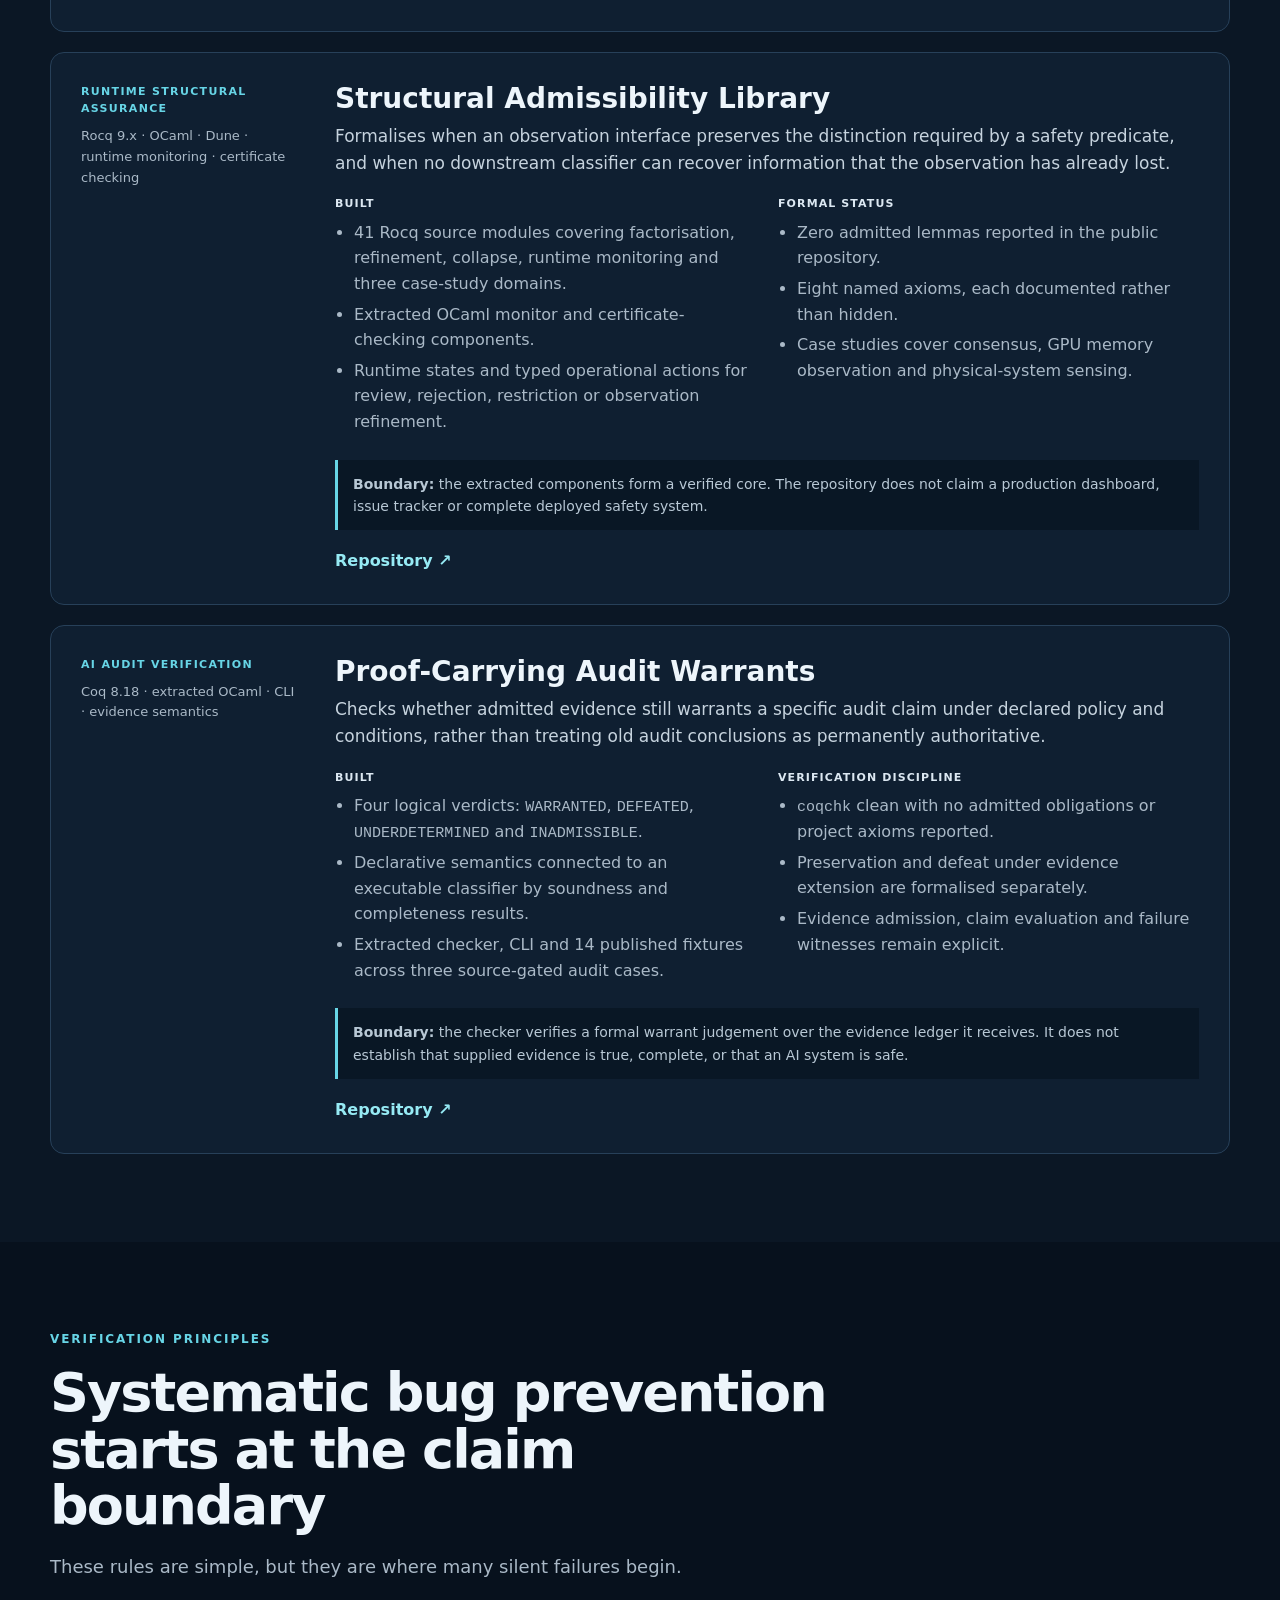
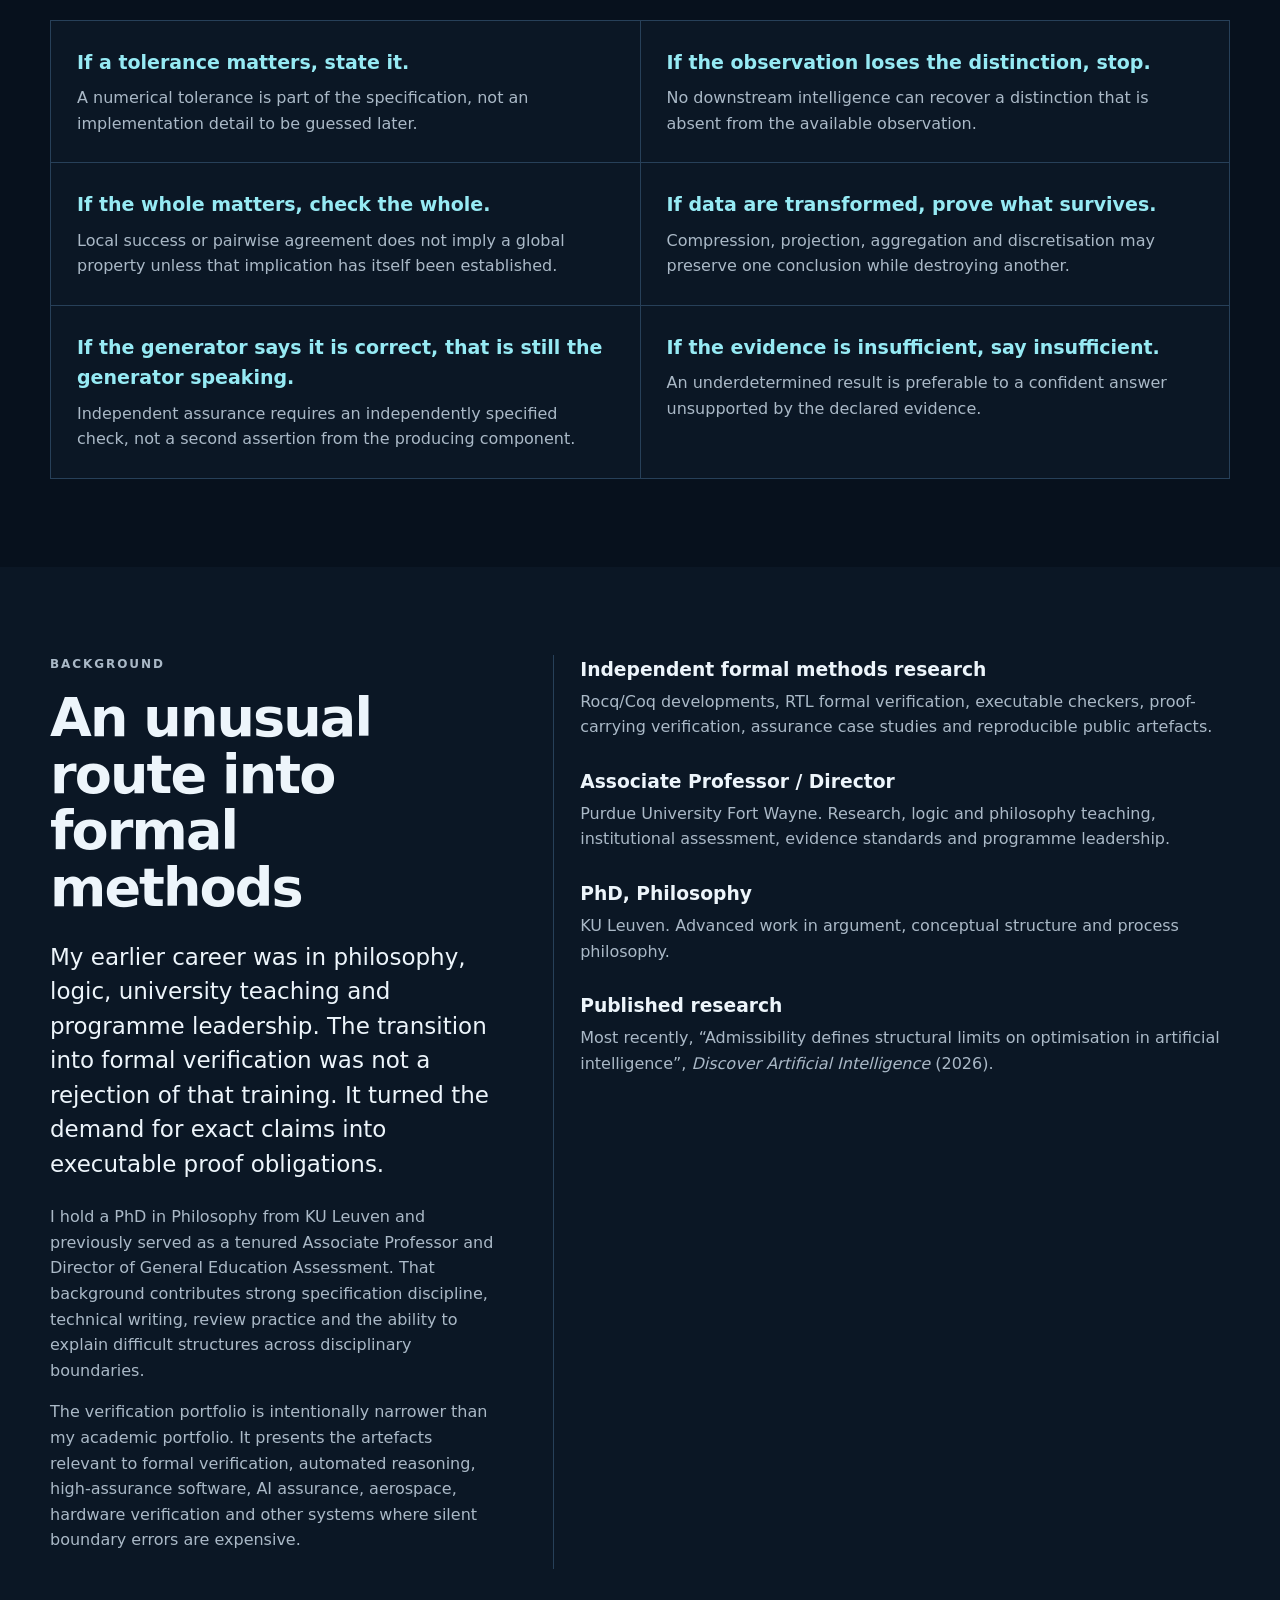
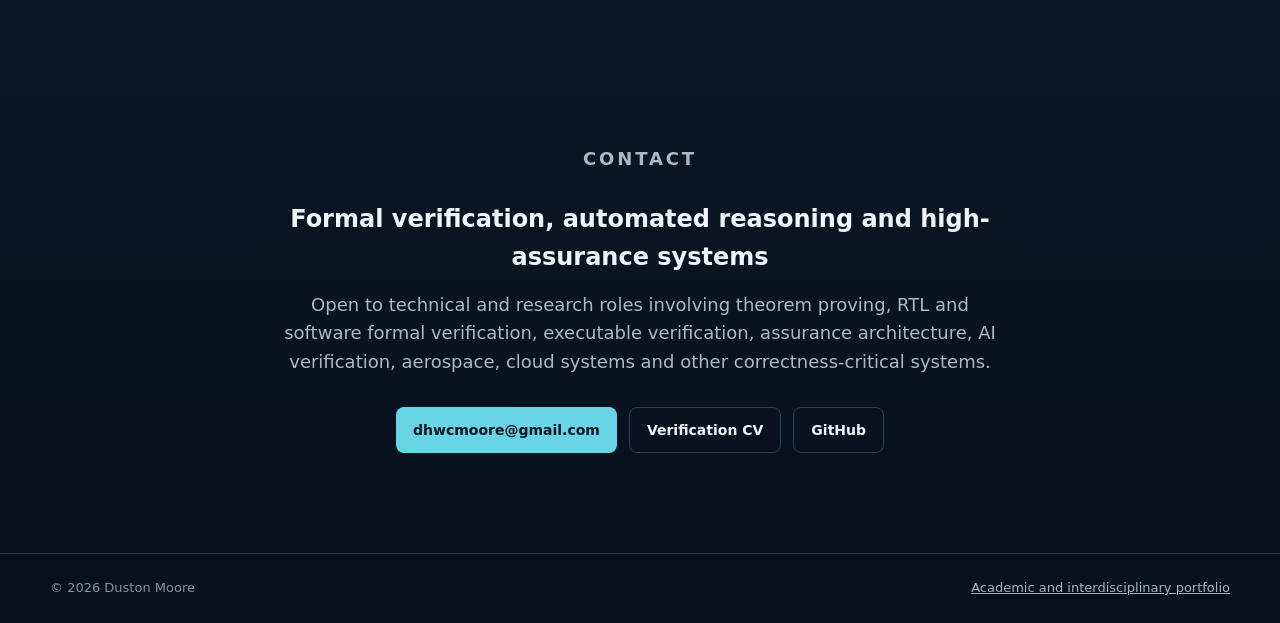
==== commit 3d134dd2: "Add PCFW to verification portfolio" ====
--- a/verification/index.html
+++ b/verification/index.html
@@ -147,6 +147,40 @@
 
           <article class="project">
             <div class="project-meta">
+              <strong>Proof-carrying assurance</strong>
+              Rocq/Coq 8.18 · OCaml · exact integers · adversarial release gates
+            </div>
+            <div>
+              <h3>Proof-Carrying Fibre Witnesses for Learned Observation Regimes</h3>
+              <p class="problem">A parametric verification framework for determining what claims are warranted under an explicitly supplied learned-observation regime, while keeping the assumptions outside the proof visible.</p>
+              <div class="project-columns">
+                <div>
+                  <h4>Built</h4>
+                  <ul>
+                    <li>Rocq formal core with 20 substantive modules and 313 theorem-like declarations covered by fail-closed assumption inspection.</li>
+                    <li>Six extracted OCaml interfaces using arbitrary-precision integer representations on the audited normative paths.</li>
+                    <li>Canonical artefact, manifest, record, completeness and transcript checks with adversarial release-gate tests.</li>
+                  </ul>
+                </div>
+                <div>
+                  <h4>Assurance discipline</h4>
+                  <ul>
+                    <li>Kernel results, executable checks, finite correspondence evidence and external premises are kept distinct.</li>
+                    <li>Policy identity is an explicit local binding premise rather than being inferred from cryptographic digest equality.</li>
+                    <li>Phase-1 release gates fail closed on stale evidence, malformed extraction inventories and incomplete assumption coverage.</li>
+                  </ul>
+                </div>
+              </div>
+              <p class="boundary"><strong>Boundary:</strong> Phase 1 is closed as a parametric framework. It does not claim concrete policy realisation, physical observation faithfulness, whole-model verification or certification. Policy realisation and transcript faithfulness remain explicit external premises.</p>
+              <div class="project-links">
+                <a href="https://github.com/dhwcmoore/proof-carrying-fibre-witnesses">Repository ↗</a>
+                <a href="https://github.com/dhwcmoore/proof-carrying-fibre-witnesses/tree/phase1-closed">Phase-1 closure ↗</a>
+              </div>
+            </div>
+          </article>
+
+          <article class="project">
+            <div class="project-meta">
               <strong>Proof-carrying verification</strong>
               Rocq/Coq · Python · exact rational arithmetic · certificate verification
             </div>
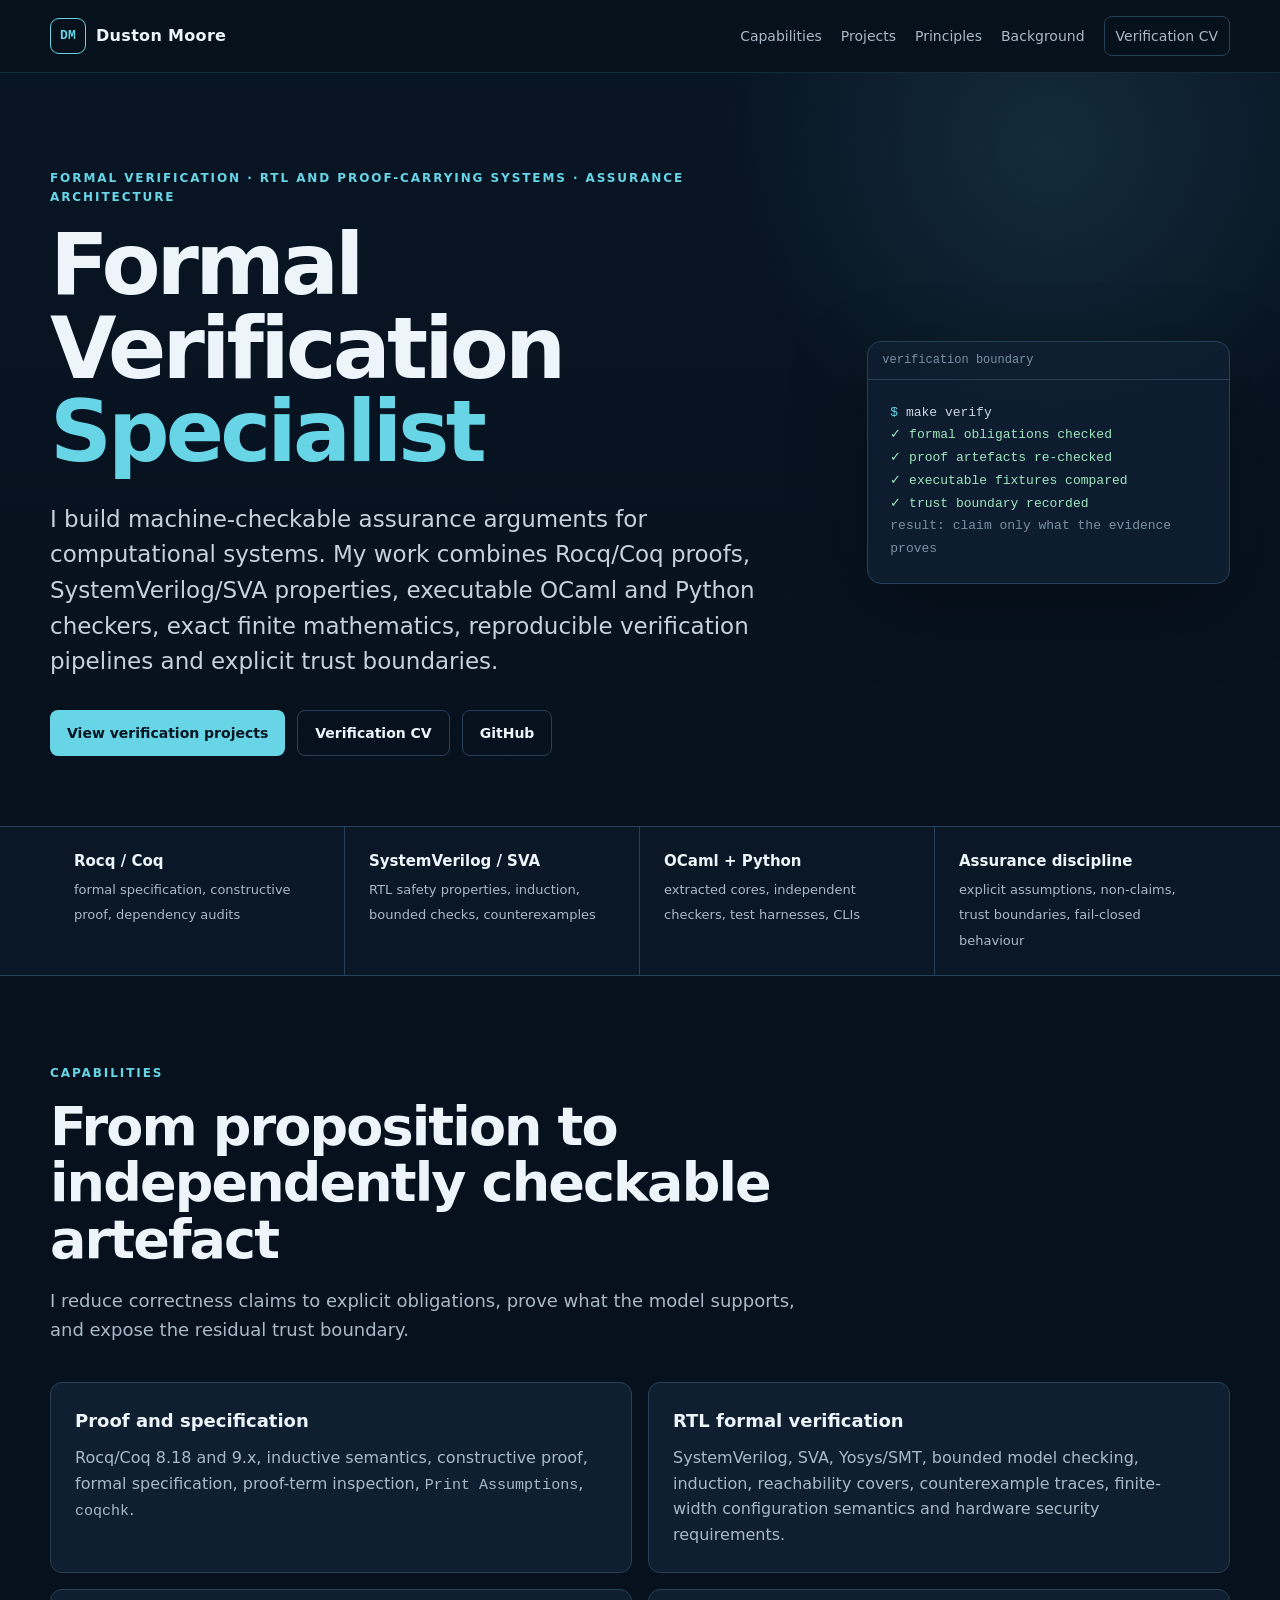
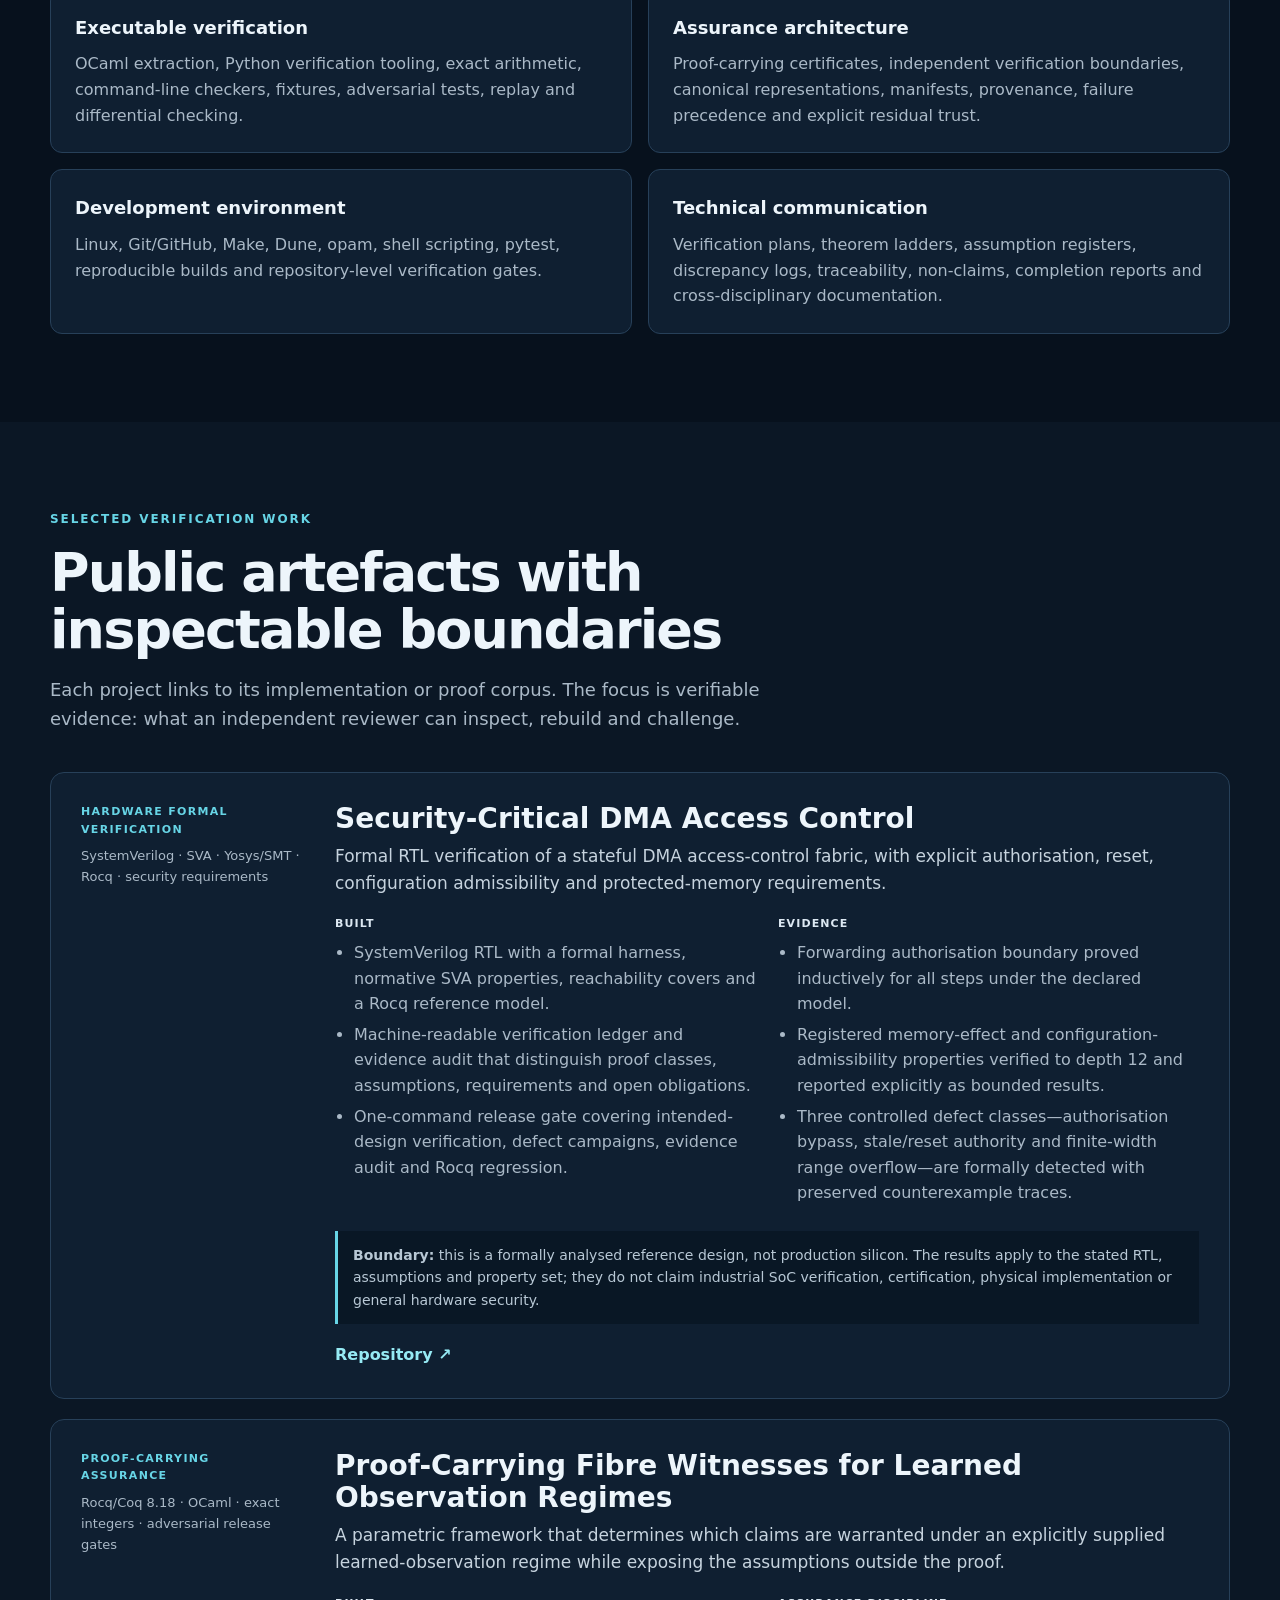
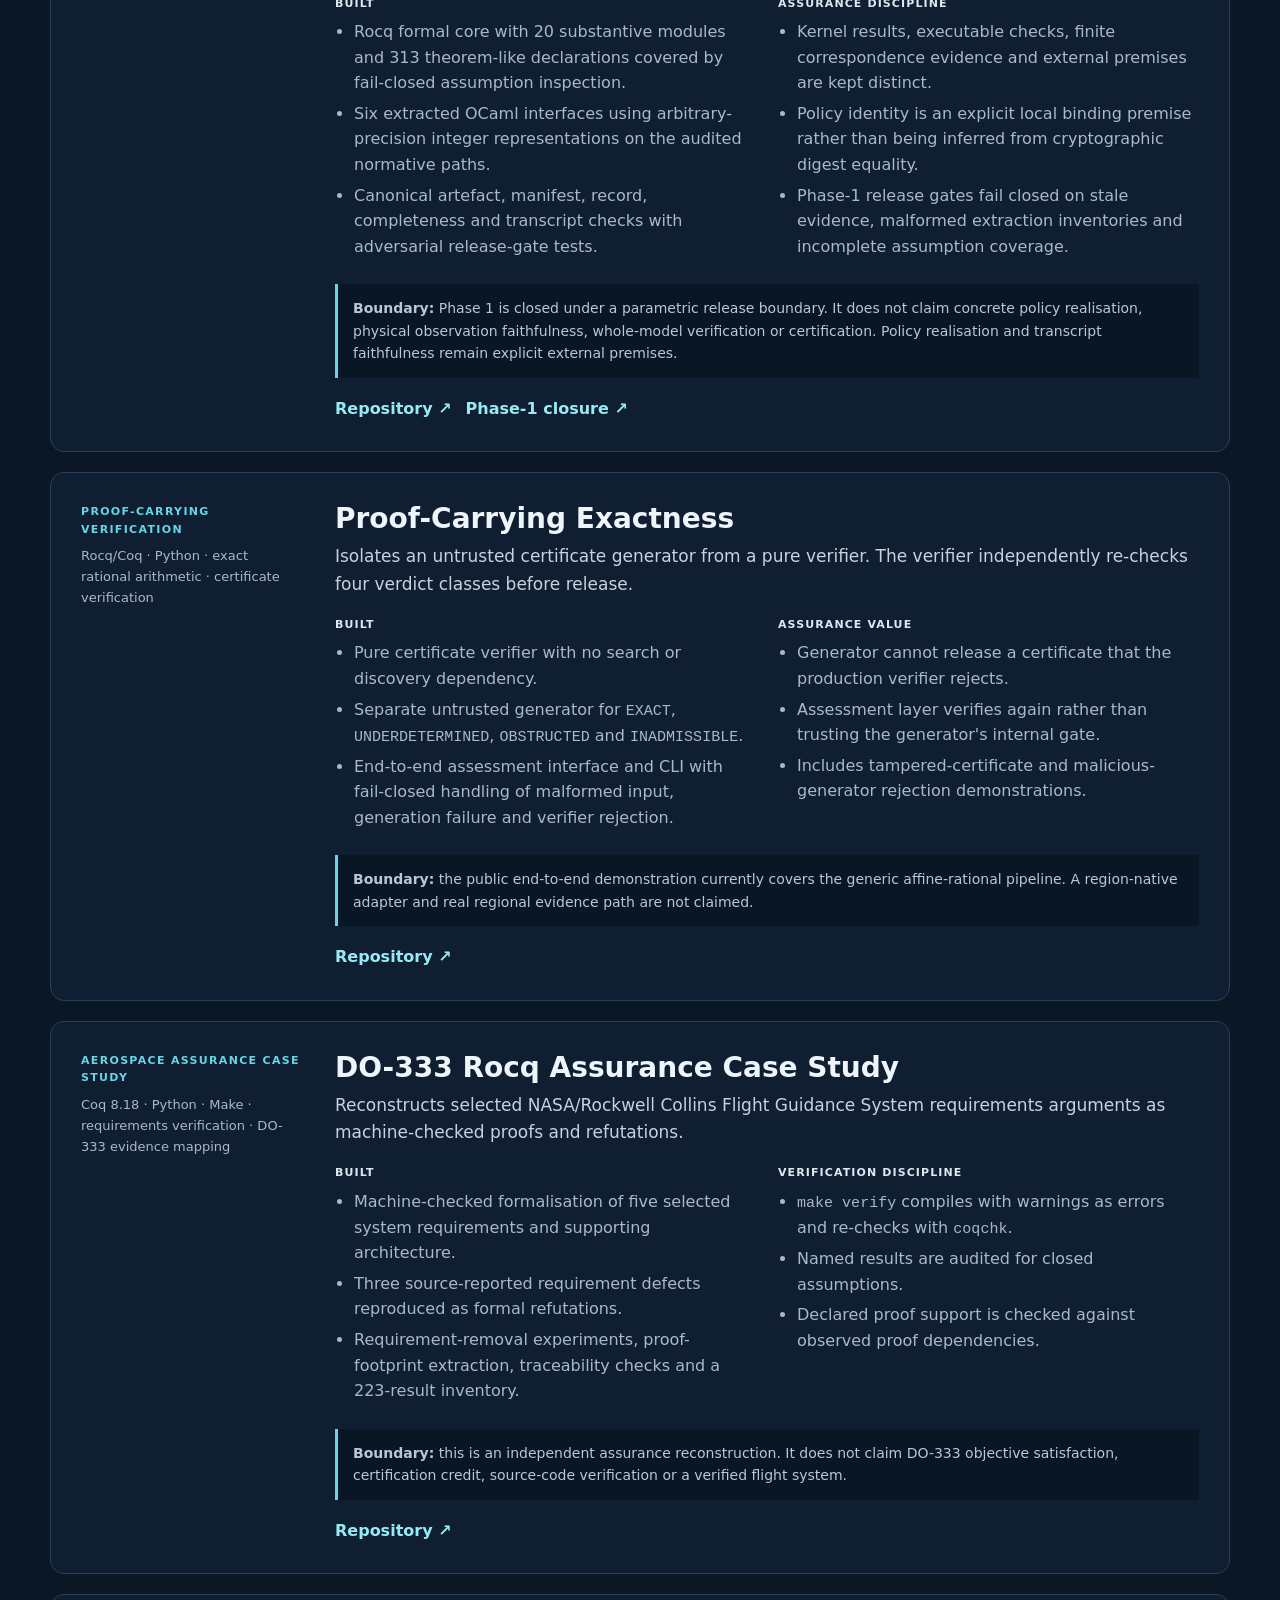
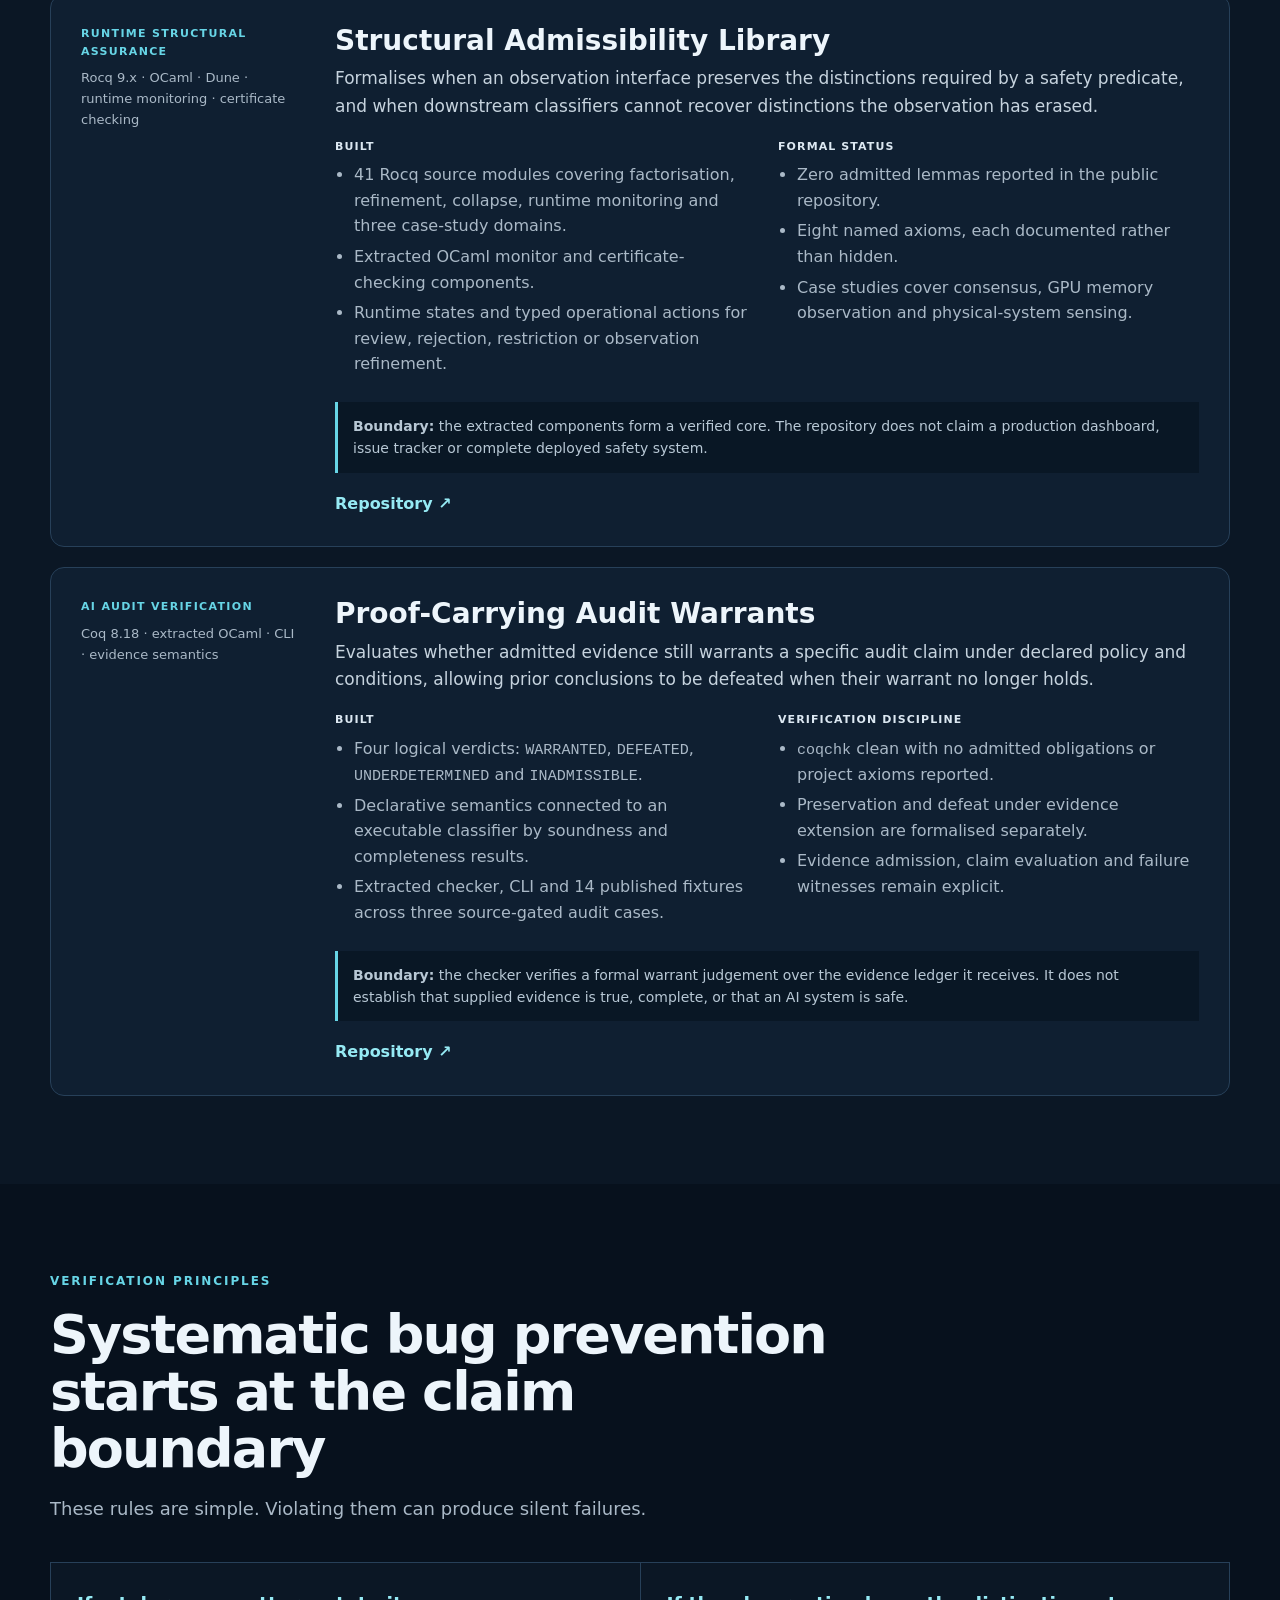
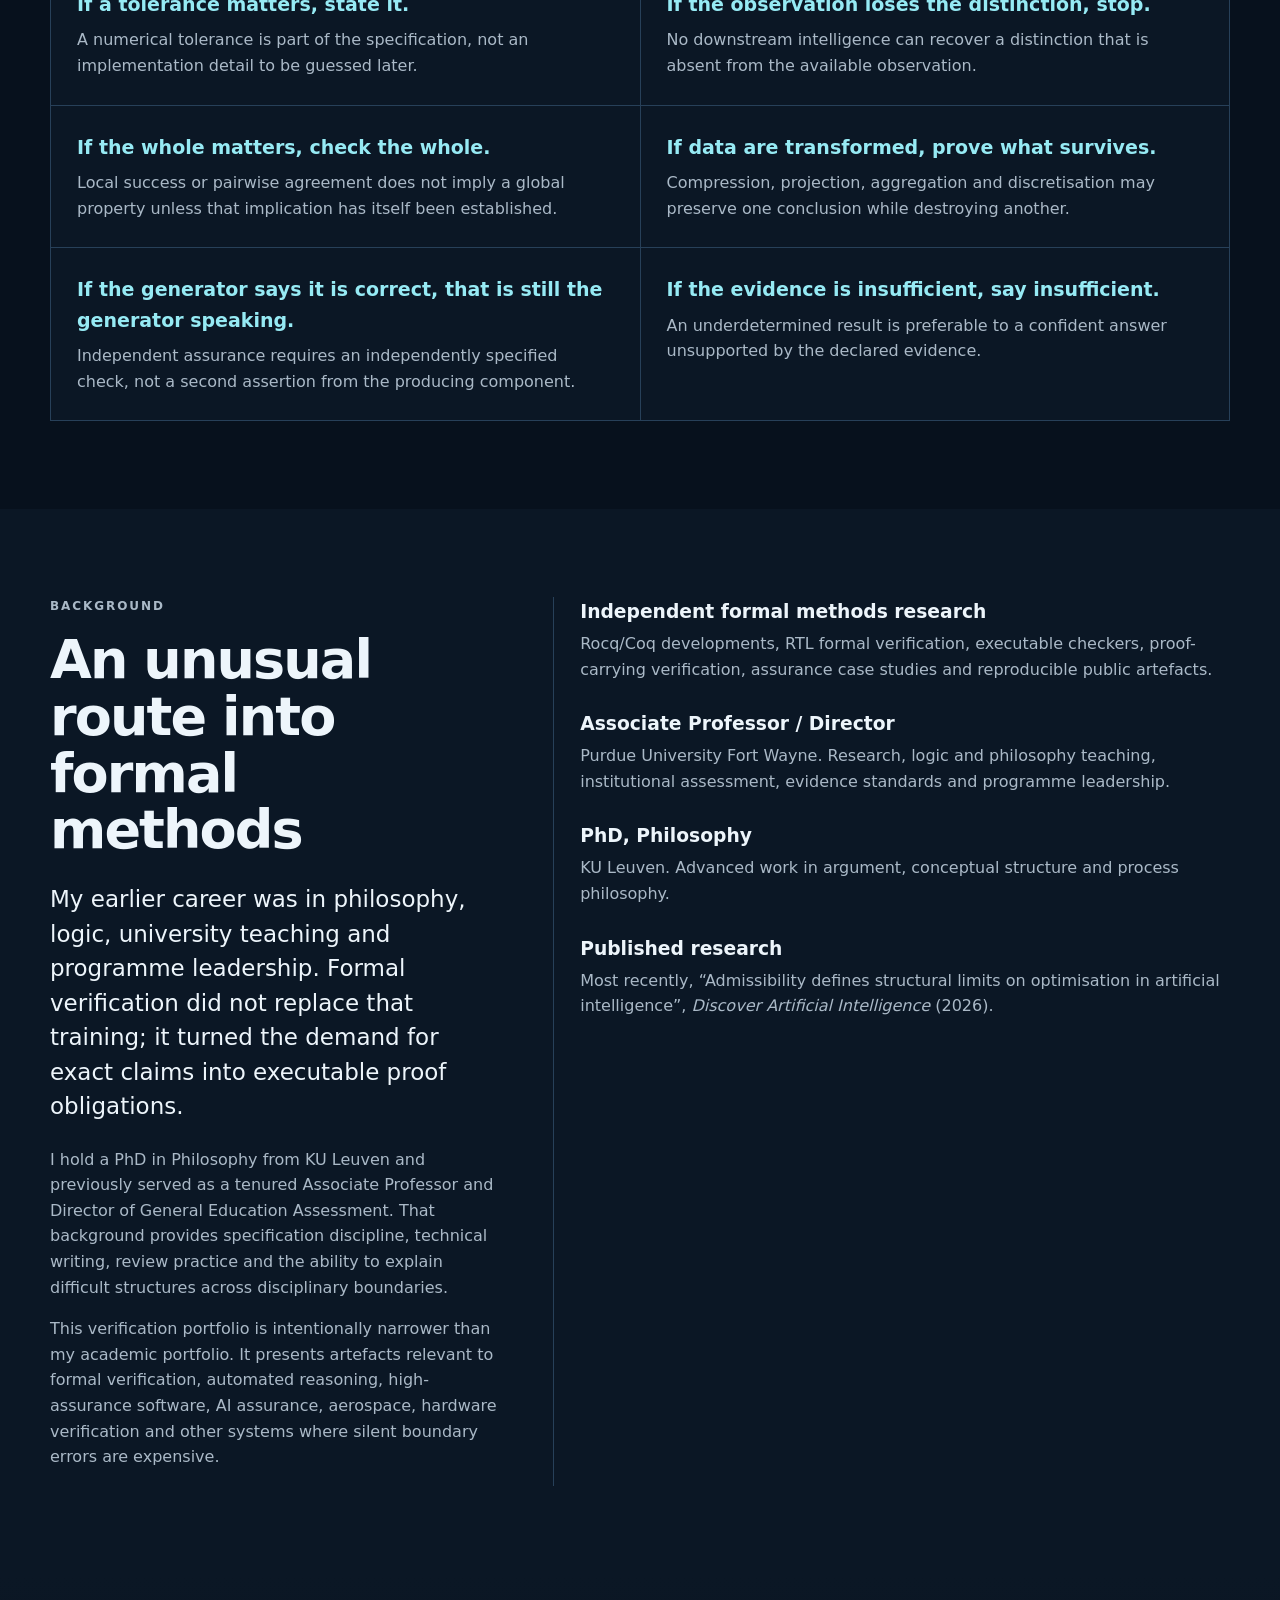
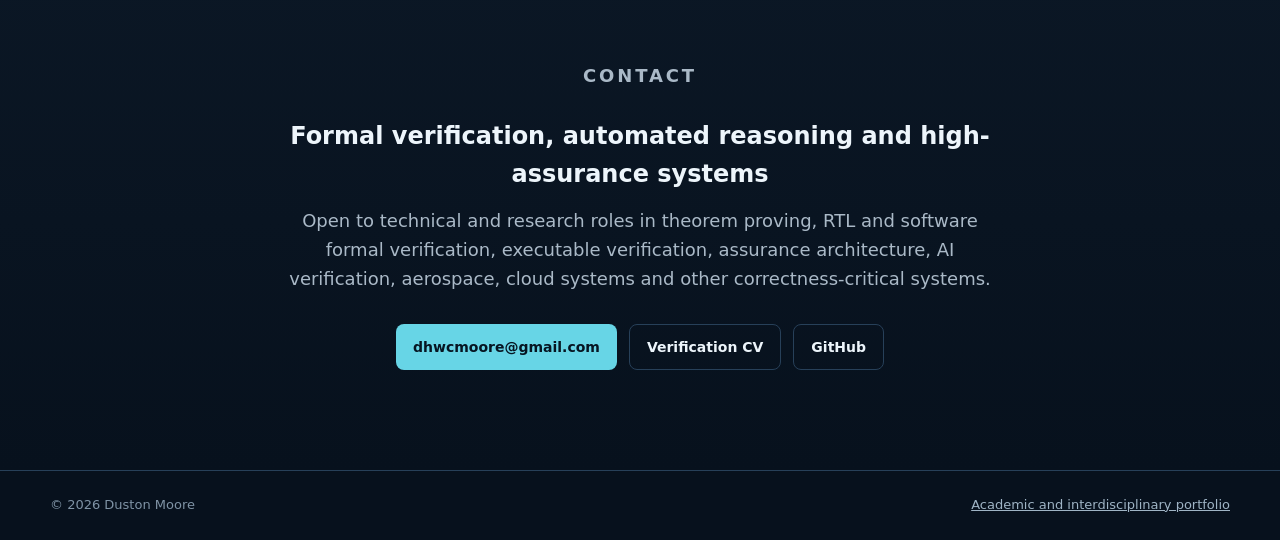
==== commit d66e1a37: "Tighten verification portfolio prose" ====
--- a/verification/index.html
+++ b/verification/index.html
@@ -36,7 +36,7 @@
         <div>
           <p class="eyebrow">Formal verification · RTL and proof-carrying systems · assurance architecture</p>
           <h1>Formal Verification <span>Specialist</span></h1>
-          <p class="lead">I build machine-checkable arguments about computational systems. My work combines Rocq/Coq proofs, SystemVerilog/SVA hardware properties, executable OCaml and Python checkers, exact finite mathematics, reproducible verification pipelines, and explicit trust boundaries.</p>
+          <p class="lead">I build machine-checkable assurance arguments for computational systems. My work combines Rocq/Coq proofs, SystemVerilog/SVA properties, executable OCaml and Python checkers, exact finite mathematics, reproducible verification pipelines and explicit trust boundaries.</p>
           <div class="actions">
             <a class="button primary" href="#projects">View verification projects</a>
             <a class="button secondary" href="resume.html">Verification CV</a>
@@ -52,7 +52,7 @@
             <div class="ok">✓ proof artefacts re-checked</div>
             <div class="ok">✓ executable fixtures compared</div>
             <div class="ok">✓ trust boundary recorded</div>
-            <div class="dim">result: state only what the evidence proves</div>
+            <div class="dim">result: claim only what the evidence proves</div>
           </div>
         </aside>
       </div>
@@ -72,7 +72,7 @@
         <div class="section-head">
           <p class="eyebrow">Capabilities</p>
           <h2>From proposition to independently checkable artefact</h2>
-          <p>The emphasis is not on producing another assertion that a system is correct. It is on reducing the claim to explicit obligations, proving what can be proved, and exposing the remaining boundary.</p>
+          <p>I reduce correctness claims to explicit obligations, prove what the model supports, and expose the residual trust boundary.</p>
         </div>
         <div class="skills-grid">
           <article class="skill-card">
@@ -108,7 +108,7 @@
         <div class="section-head">
           <p class="eyebrow">Selected verification work</p>
           <h2>Public artefacts with inspectable boundaries</h2>
-          <p>Each project below links to the implementation or proof corpus. The point is not merely what the system claims to do, but what another reviewer can inspect, rebuild and challenge.</p>
+          <p>Each project links to its implementation or proof corpus. The focus is verifiable evidence: what an independent reviewer can inspect, rebuild and challenge.</p>
         </div>
 
         <div class="project-list">
@@ -119,13 +119,13 @@
             </div>
             <div>
               <h3>Security-Critical DMA Access Control</h3>
-              <p class="problem">Formal RTL verification of a stateful DMA access-control fabric, with explicit authorisation, reset, configuration-admissibility and protected-memory requirements.</p>
+              <p class="problem">Formal RTL verification of a stateful DMA access-control fabric, with explicit authorisation, reset, configuration admissibility and protected-memory requirements.</p>
               <div class="project-columns">
                 <div>
                   <h4>Built</h4>
                   <ul>
                     <li>SystemVerilog RTL with a formal harness, normative SVA properties, reachability covers and a Rocq reference model.</li>
-                    <li>Machine-readable verification ledger and evidence audit that distinguish proof class, assumptions, requirements and open obligations.</li>
+                    <li>Machine-readable verification ledger and evidence audit that distinguish proof classes, assumptions, requirements and open obligations.</li>
                     <li>One-command release gate covering intended-design verification, defect campaigns, evidence audit and Rocq regression.</li>
                   </ul>
                 </div>
@@ -152,7 +152,7 @@
             </div>
             <div>
               <h3>Proof-Carrying Fibre Witnesses for Learned Observation Regimes</h3>
-              <p class="problem">A parametric verification framework for determining what claims are warranted under an explicitly supplied learned-observation regime, while keeping the assumptions outside the proof visible.</p>
+              <p class="problem">A parametric framework that determines which claims are warranted under an explicitly supplied learned-observation regime while exposing the assumptions outside the proof.</p>
               <div class="project-columns">
                 <div>
                   <h4>Built</h4>
@@ -171,7 +171,7 @@
                   </ul>
                 </div>
               </div>
-              <p class="boundary"><strong>Boundary:</strong> Phase 1 is closed as a parametric framework. It does not claim concrete policy realisation, physical observation faithfulness, whole-model verification or certification. Policy realisation and transcript faithfulness remain explicit external premises.</p>
+              <p class="boundary"><strong>Boundary:</strong> Phase 1 is closed under a parametric release boundary. It does not claim concrete policy realisation, physical observation faithfulness, whole-model verification or certification. Policy realisation and transcript faithfulness remain explicit external premises.</p>
               <div class="project-links">
                 <a href="https://github.com/dhwcmoore/proof-carrying-fibre-witnesses">Repository ↗</a>
                 <a href="https://github.com/dhwcmoore/proof-carrying-fibre-witnesses/tree/phase1-closed">Phase-1 closure ↗</a>
@@ -186,7 +186,7 @@
             </div>
             <div>
               <h3>Proof-Carrying Exactness</h3>
-              <p class="problem">Separates an untrusted certificate generator from a pure verifier and independently re-checks four verdict classes before any result is released.</p>
+              <p class="problem">Isolates an untrusted certificate generator from a pure verifier. The verifier independently re-checks four verdict classes before release.</p>
               <div class="project-columns">
                 <div>
                   <h4>Built</h4>
@@ -252,7 +252,7 @@
             </div>
             <div>
               <h3>Structural Admissibility Library</h3>
-              <p class="problem">Formalises when an observation interface preserves the distinction required by a safety predicate, and when no downstream classifier can recover information that the observation has already lost.</p>
+              <p class="problem">Formalises when an observation interface preserves the distinctions required by a safety predicate, and when downstream classifiers cannot recover distinctions the observation has erased.</p>
               <div class="project-columns">
                 <div>
                   <h4>Built</h4>
@@ -285,7 +285,7 @@
             </div>
             <div>
               <h3>Proof-Carrying Audit Warrants</h3>
-              <p class="problem">Checks whether admitted evidence still warrants a specific audit claim under declared policy and conditions, rather than treating old audit conclusions as permanently authoritative.</p>
+              <p class="problem">Evaluates whether admitted evidence still warrants a specific audit claim under declared policy and conditions, allowing prior conclusions to be defeated when their warrant no longer holds.</p>
               <div class="project-columns">
                 <div>
                   <h4>Built</h4>
@@ -319,7 +319,7 @@
         <div class="section-head">
           <p class="eyebrow">Verification principles</p>
           <h2>Systematic bug prevention starts at the claim boundary</h2>
-          <p>These rules are simple, but they are where many silent failures begin.</p>
+          <p>These rules are simple. Violating them can produce silent failures.</p>
         </div>
         <div class="principles">
           <div class="principle"><strong>If a tolerance matters, state it.</strong><span>A numerical tolerance is part of the specification, not an implementation detail to be guessed later.</span></div>
@@ -337,9 +337,9 @@
         <div>
           <p class="eyebrow">Background</p>
           <h2>An unusual route into formal methods</h2>
-          <p class="statement">My earlier career was in philosophy, logic, university teaching and programme leadership. The transition into formal verification was not a rejection of that training. It turned the demand for exact claims into executable proof obligations.</p>
-          <p>I hold a PhD in Philosophy from KU Leuven and previously served as a tenured Associate Professor and Director of General Education Assessment. That background contributes strong specification discipline, technical writing, review practice and the ability to explain difficult structures across disciplinary boundaries.</p>
-          <p>The verification portfolio is intentionally narrower than my academic portfolio. It presents the artefacts relevant to formal verification, automated reasoning, high-assurance software, AI assurance, aerospace, hardware verification and other systems where silent boundary errors are expensive.</p>
+          <p class="statement">My earlier career was in philosophy, logic, university teaching and programme leadership. Formal verification did not replace that training; it turned the demand for exact claims into executable proof obligations.</p>
+          <p>I hold a PhD in Philosophy from KU Leuven and previously served as a tenured Associate Professor and Director of General Education Assessment. That background provides specification discipline, technical writing, review practice and the ability to explain difficult structures across disciplinary boundaries.</p>
+          <p>This verification portfolio is intentionally narrower than my academic portfolio. It presents artefacts relevant to formal verification, automated reasoning, high-assurance software, AI assurance, aerospace, hardware verification and other systems where silent boundary errors are expensive.</p>
         </div>
         <div class="timeline">
           <div class="timeline-item">
@@ -366,7 +366,7 @@
       <div class="wrap">
         <p class="eyebrow">Contact</p>
         <h2>Formal verification, automated reasoning and high-assurance systems</h2>
-        <p>Open to technical and research roles involving theorem proving, RTL and software formal verification, executable verification, assurance architecture, AI verification, aerospace, cloud systems and other correctness-critical systems.</p>
+        <p>Open to technical and research roles in theorem proving, RTL and software formal verification, executable verification, assurance architecture, AI verification, aerospace, cloud systems and other correctness-critical systems.</p>
         <div class="actions" style="justify-content:center">
           <a class="button primary" href="mailto:dhwcmoore@gmail.com">dhwcmoore@gmail.com</a>
           <a class="button secondary" href="resume.html">Verification CV</a>
